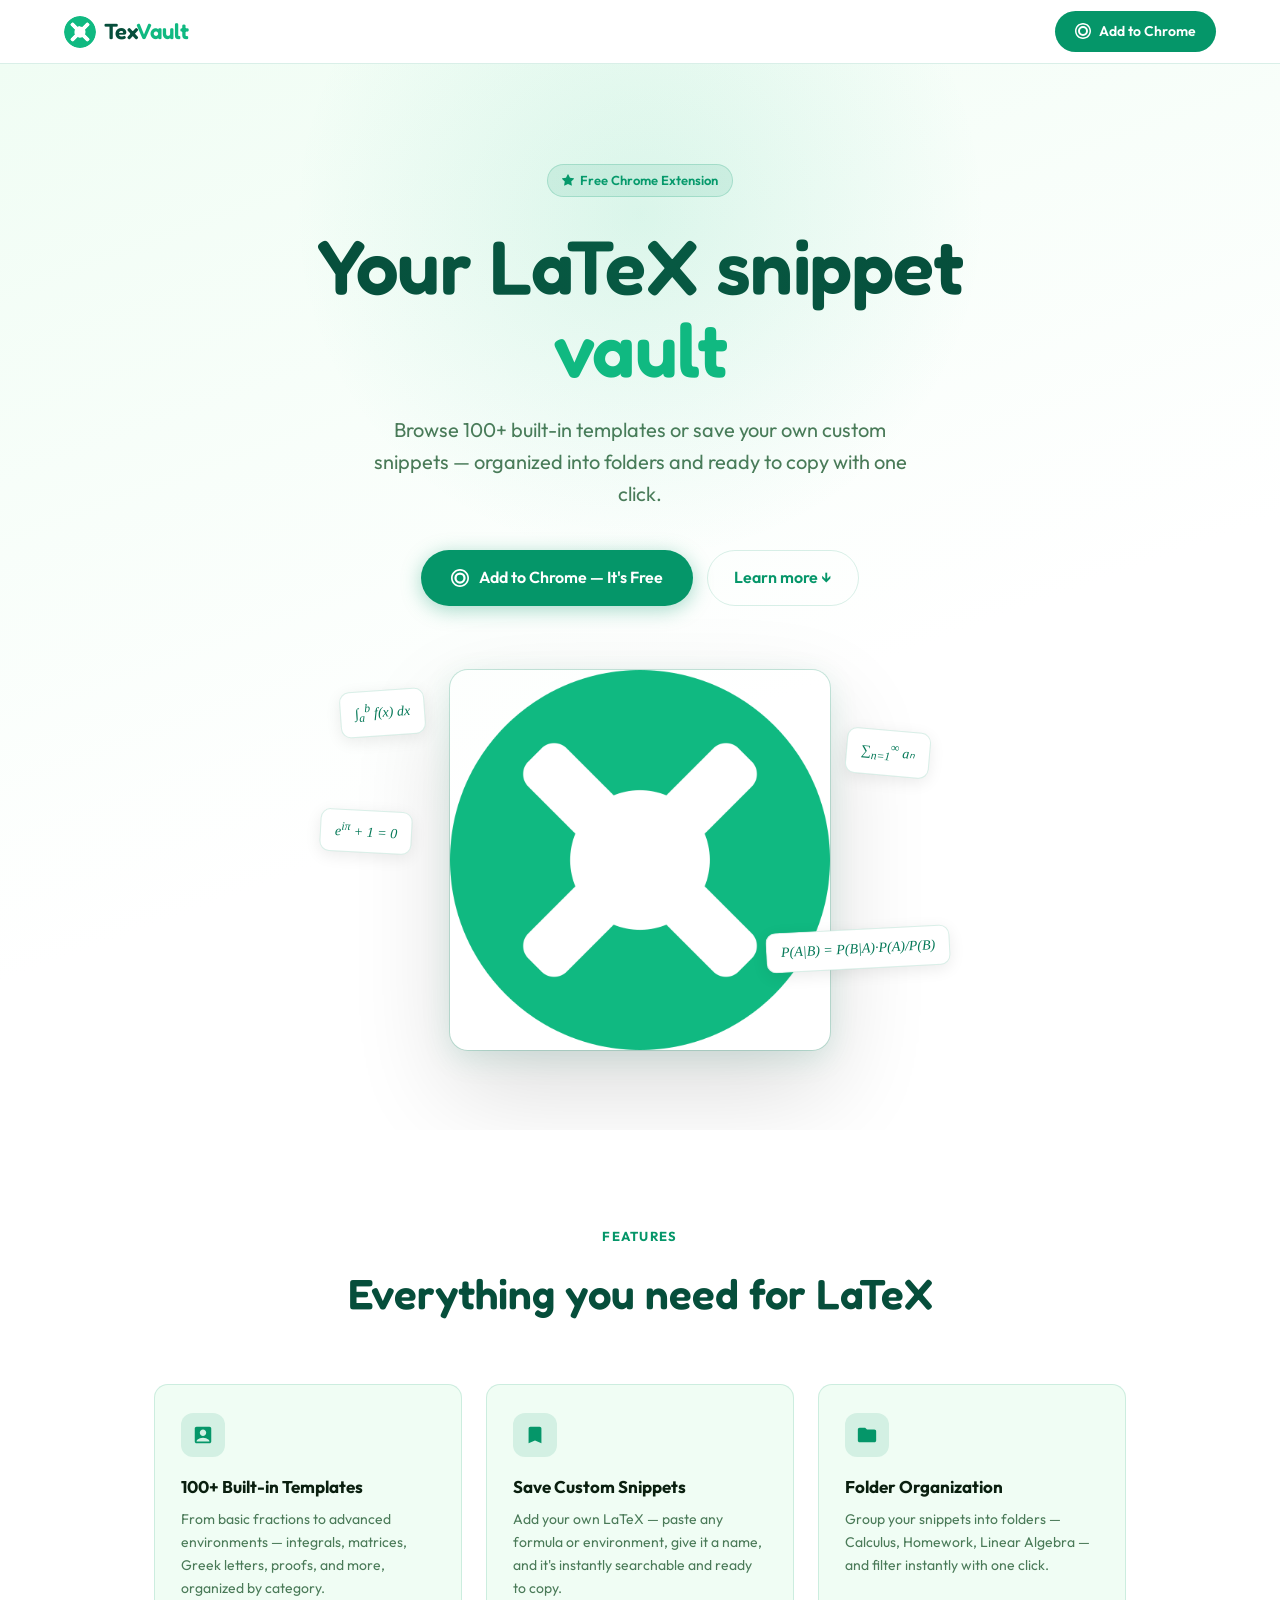
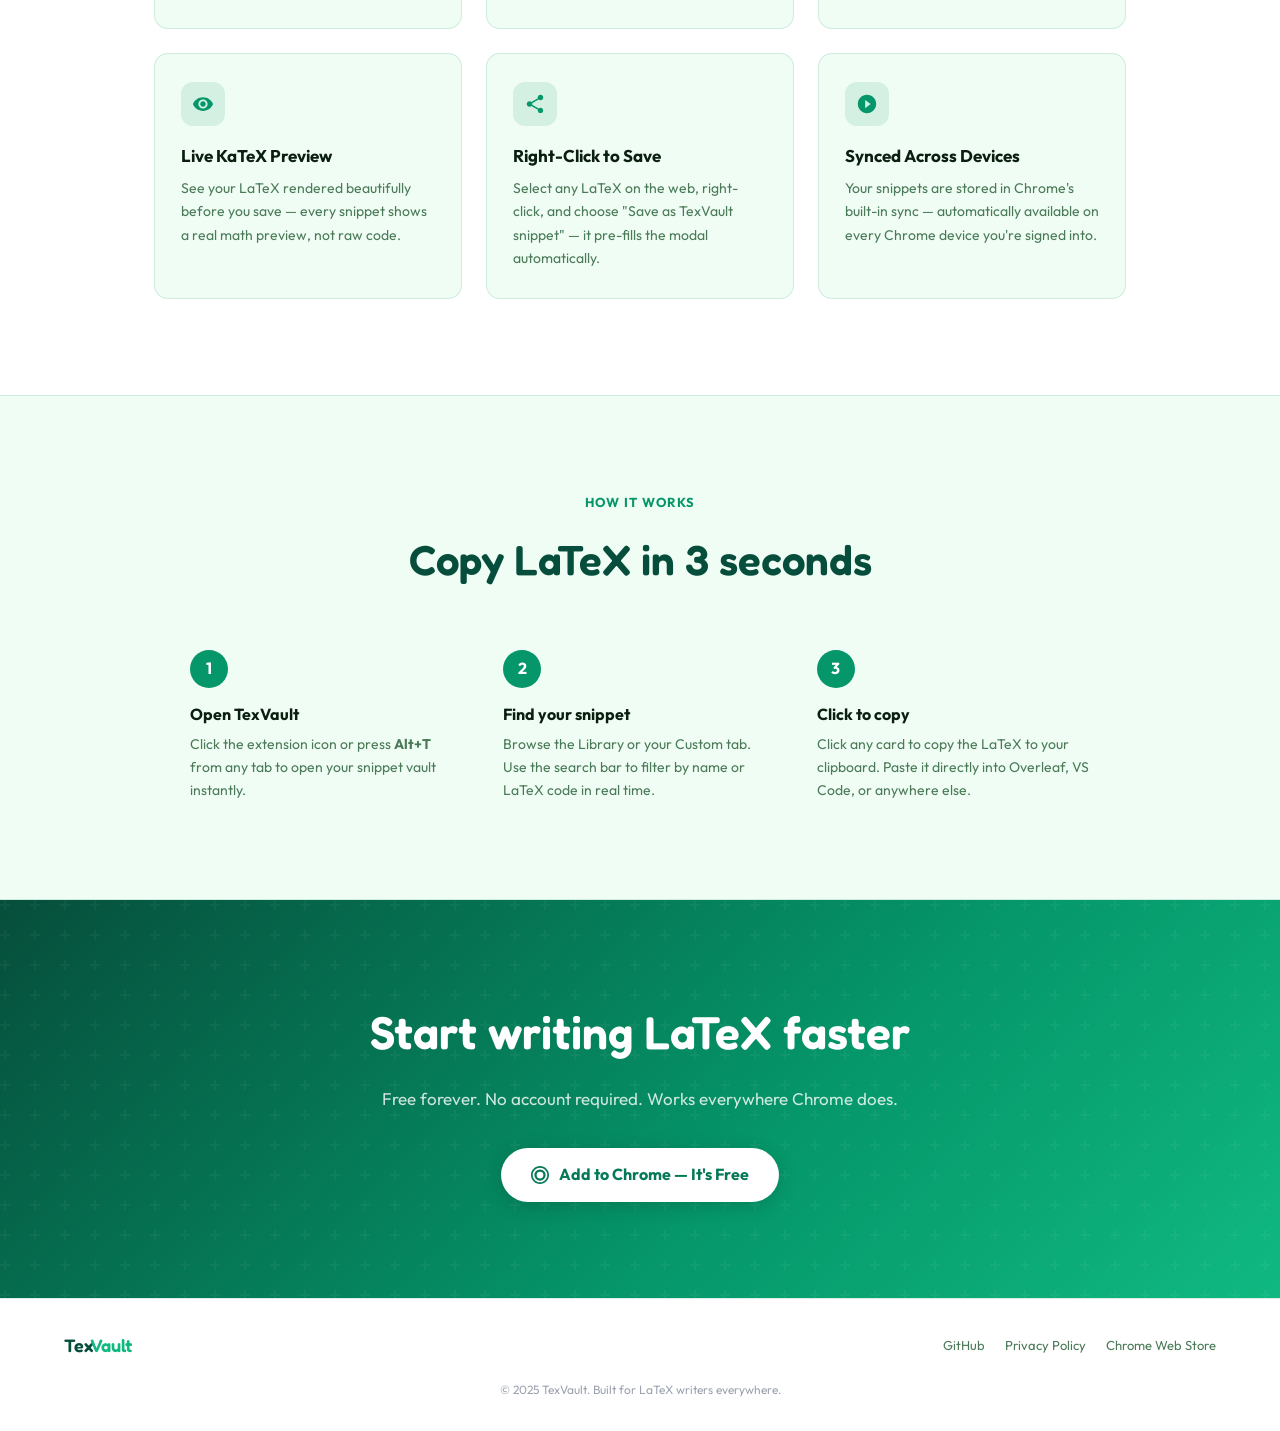
==== docs/index.html @ 48d3d0dc "Add GitHub Pages landing page and privacy policy Co-Authored-By: Claude Sonnet 4.6 <noreply@anthropi" ====
<!DOCTYPE html>
<html lang="en">
<head>
  <meta charset="UTF-8">
  <meta name="viewport" content="width=device-width, initial-scale=1">
  <meta name="description" content="TexVault — Your LaTeX snippet vault. Browse 100+ built-in templates or save your own, organized into folders and ready to copy instantly.">

  <!-- Google Search Console verification — paste your meta tag here -->
  <!-- <meta name="google-site-verification" content="PASTE_CODE_HERE"> -->

  <title>TexVault — LaTeX Snippet Vault</title>

  <link rel="icon" type="image/svg+xml" href="texvaultlogo.svg">
  <link rel="preconnect" href="https://fonts.googleapis.com">
  <link rel="preconnect" href="https://fonts.gstatic.com" crossorigin>
  <link href="https://fonts.googleapis.com/css2?family=Outfit:wght@400;500;600;700;800&family=Fredoka:wght@600&display=swap" rel="stylesheet">

  <style>
    *, *::before, *::after { box-sizing: border-box; margin: 0; padding: 0; }

    :root {
      --accent:    #059669;
      --accent-lt: #10b981;
      --accent-dk: #047857;
      --bg:        #ffffff;
      --surface:   #f0fdf4;
      --border:    rgba(5,150,105,0.15);
      --text:      #0a1f0f;
      --muted:     #4a7a58;
      --radius:    14px;
    }

    html { scroll-behavior: smooth; }

    body {
      font-family: 'Outfit', system-ui, sans-serif;
      color: var(--text);
      background: var(--bg);
      line-height: 1.6;
    }

    /* ── NAV ─────────────────────────────────────────── */
    nav {
      position: sticky;
      top: 0;
      z-index: 100;
      display: flex;
      align-items: center;
      justify-content: space-between;
      padding: 0 5%;
      height: 64px;
      background: rgba(255,255,255,0.88);
      backdrop-filter: blur(12px);
      border-bottom: 1px solid var(--border);
    }

    .nav-logo {
      display: flex;
      align-items: center;
      gap: 8px;
      text-decoration: none;
    }

    .nav-logo img { width: 32px; height: 32px; }

    .nav-logo-text {
      font-family: 'Fredoka', sans-serif;
      font-size: 22px;
      font-weight: 600;
      color: #064e3b;
    }

    .nav-logo-text span { color: #10b981; }

    .nav-cta {
      display: inline-flex;
      align-items: center;
      gap: 8px;
      background: var(--accent);
      color: #fff;
      font-family: 'Outfit', sans-serif;
      font-size: 14px;
      font-weight: 600;
      padding: 9px 20px;
      border-radius: 999px;
      text-decoration: none;
      transition: background 150ms ease, transform 150ms ease;
    }

    .nav-cta:hover { background: var(--accent-lt); transform: translateY(-1px); }

    .nav-cta svg { flex-shrink: 0; }

    /* ── HERO ────────────────────────────────────────── */
    .hero {
      display: flex;
      flex-direction: column;
      align-items: center;
      text-align: center;
      padding: 100px 5% 80px;
      background: linear-gradient(160deg, #f0fdf4 0%, #ffffff 60%);
      position: relative;
      overflow: hidden;
    }

    .hero::before {
      content: '';
      position: absolute;
      width: 700px; height: 700px;
      background: radial-gradient(circle, rgba(16,185,129,0.12), transparent 70%);
      top: -200px; left: 50%;
      transform: translateX(-50%);
      pointer-events: none;
    }

    .hero-badge {
      display: inline-flex;
      align-items: center;
      gap: 6px;
      background: rgba(5,150,105,0.10);
      color: var(--accent);
      font-size: 13px;
      font-weight: 600;
      padding: 5px 14px;
      border-radius: 999px;
      border: 1px solid rgba(5,150,105,0.20);
      margin-bottom: 28px;
    }

    .hero h1 {
      font-family: 'Fredoka', sans-serif;
      font-size: clamp(42px, 7vw, 76px);
      font-weight: 600;
      line-height: 1.1;
      letter-spacing: -0.5px;
      color: #064e3b;
      max-width: 780px;
      margin-bottom: 22px;
    }

    .hero h1 span { color: #10b981; }

    .hero p {
      font-size: clamp(16px, 2.5vw, 20px);
      color: var(--muted);
      max-width: 540px;
      margin-bottom: 40px;
    }

    .hero-btns {
      display: flex;
      gap: 14px;
      flex-wrap: wrap;
      justify-content: center;
    }

    .btn-primary {
      display: inline-flex;
      align-items: center;
      gap: 10px;
      background: var(--accent);
      color: #fff;
      font-family: 'Outfit', sans-serif;
      font-size: 16px;
      font-weight: 600;
      padding: 14px 30px;
      border-radius: 999px;
      text-decoration: none;
      box-shadow: 0 4px 20px rgba(5,150,105,0.35);
      transition: background 150ms ease, transform 150ms ease, box-shadow 150ms ease;
    }

    .btn-primary:hover {
      background: var(--accent-lt);
      transform: translateY(-2px);
      box-shadow: 0 8px 28px rgba(5,150,105,0.40);
    }

    .btn-secondary {
      display: inline-flex;
      align-items: center;
      gap: 8px;
      background: transparent;
      color: var(--accent);
      font-family: 'Outfit', sans-serif;
      font-size: 16px;
      font-weight: 600;
      padding: 14px 26px;
      border-radius: 999px;
      border: 1.5px solid var(--border);
      text-decoration: none;
      transition: background 150ms ease, border-color 150ms ease;
    }

    .btn-secondary:hover {
      background: var(--surface);
      border-color: var(--accent);
    }

    /* ── POPUP MOCKUP ────────────────────────────────── */
    .hero-mockup {
      margin-top: 64px;
      position: relative;
    }

    .mockup-shadow {
      border-radius: 18px;
      box-shadow:
        0 40px 100px rgba(0,0,0,0.14),
        0 8px 30px rgba(5,150,105,0.12),
        0 0 0 1px rgba(5,150,105,0.20);
      overflow: hidden;
      width: min(380px, 90vw);
    }

    .mockup-shadow img {
      display: block;
      width: 100%;
    }

    /* Floating formula chips */
    .chip {
      position: absolute;
      background: #fff;
      border: 1px solid var(--border);
      border-radius: 10px;
      padding: 8px 14px;
      font-family: 'Georgia', serif;
      font-style: italic;
      font-size: 14px;
      color: var(--accent-dk);
      box-shadow: 0 4px 16px rgba(0,0,0,0.08);
      white-space: nowrap;
    }

    .chip-1 { top: 20px;  left: -110px; transform: rotate(-4deg); }
    .chip-2 { top: 140px; left: -130px; transform: rotate(3deg); }
    .chip-3 { top: 60px;  right: -100px; transform: rotate(5deg); }
    .chip-4 { bottom: 80px; right: -120px; transform: rotate(-3deg); }

    @media (max-width: 700px) {
      .chip { display: none; }
    }

    /* ── FEATURES ────────────────────────────────────── */
    .features {
      padding: 96px 5%;
      max-width: 1100px;
      margin: 0 auto;
    }

    .section-label {
      text-align: center;
      font-size: 13px;
      font-weight: 700;
      letter-spacing: 0.10em;
      text-transform: uppercase;
      color: var(--accent);
      margin-bottom: 14px;
    }

    .section-title {
      text-align: center;
      font-family: 'Fredoka', sans-serif;
      font-size: clamp(28px, 4vw, 42px);
      font-weight: 600;
      color: #064e3b;
      margin-bottom: 56px;
    }

    .features-grid {
      display: grid;
      grid-template-columns: repeat(auto-fit, minmax(280px, 1fr));
      gap: 24px;
    }

    .feature-card {
      background: var(--surface);
      border: 1px solid var(--border);
      border-radius: var(--radius);
      padding: 28px 26px;
      transition: transform 200ms ease, box-shadow 200ms ease;
    }

    .feature-card:hover {
      transform: translateY(-3px);
      box-shadow: 0 8px 28px rgba(5,150,105,0.10);
    }

    .feature-icon {
      width: 44px; height: 44px;
      background: rgba(5,150,105,0.12);
      border-radius: 12px;
      display: flex;
      align-items: center;
      justify-content: center;
      margin-bottom: 16px;
      color: var(--accent);
    }

    .feature-card h3 {
      font-size: 17px;
      font-weight: 700;
      color: var(--text);
      margin-bottom: 8px;
    }

    .feature-card p {
      font-size: 14px;
      color: var(--muted);
      line-height: 1.65;
    }

    /* ── HOW IT WORKS ────────────────────────────────── */
    .how {
      background: var(--surface);
      border-top: 1px solid var(--border);
      border-bottom: 1px solid var(--border);
      padding: 96px 5%;
    }

    .how-inner {
      max-width: 900px;
      margin: 0 auto;
    }

    .steps {
      display: grid;
      grid-template-columns: repeat(auto-fit, minmax(220px, 1fr));
      gap: 40px;
      margin-top: 56px;
    }

    .step {
      display: flex;
      flex-direction: column;
      align-items: flex-start;
    }

    .step-num {
      width: 38px; height: 38px;
      background: var(--accent);
      color: #fff;
      font-size: 16px;
      font-weight: 700;
      border-radius: 50%;
      display: flex;
      align-items: center;
      justify-content: center;
      margin-bottom: 14px;
      flex-shrink: 0;
    }

    .step h3 {
      font-size: 16px;
      font-weight: 700;
      margin-bottom: 6px;
    }

    .step p {
      font-size: 14px;
      color: var(--muted);
      line-height: 1.65;
    }

    /* ── CTA BANNER ──────────────────────────────────── */
    .cta-banner {
      padding: 96px 5%;
      text-align: center;
      background: linear-gradient(135deg, #064e3b 0%, #059669 60%, #10b981 100%);
      position: relative;
      overflow: hidden;
    }

    .cta-banner::before {
      content: '';
      position: absolute;
      inset: 0;
      background: url("data:image/svg+xml,%3Csvg width='60' height='60' viewBox='0 0 60 60' xmlns='http://www.w3.org/2000/svg'%3E%3Cg fill='none' fill-rule='evenodd'%3E%3Cg fill='%23ffffff' fill-opacity='0.04'%3E%3Cpath d='M36 34v-4h-2v4h-4v2h4v4h2v-4h4v-2h-4zm0-30V0h-2v4h-4v2h4v4h2V6h4V4h-4zM6 34v-4H4v4H0v2h4v4h2v-4h4v-2H6zM6 4V0H4v4H0v2h4v4h2V6h4V4H6z'/%3E%3C/g%3E%3C/g%3E%3C/svg%3E");
    }

    .cta-banner h2 {
      font-family: 'Fredoka', sans-serif;
      font-size: clamp(28px, 4vw, 46px);
      font-weight: 600;
      color: #fff;
      margin-bottom: 16px;
      position: relative;
    }

    .cta-banner p {
      color: rgba(255,255,255,0.80);
      font-size: 17px;
      margin-bottom: 36px;
      position: relative;
    }

    .btn-white {
      display: inline-flex;
      align-items: center;
      gap: 10px;
      background: #fff;
      color: var(--accent-dk);
      font-family: 'Outfit', sans-serif;
      font-size: 16px;
      font-weight: 700;
      padding: 14px 30px;
      border-radius: 999px;
      text-decoration: none;
      position: relative;
      box-shadow: 0 4px 20px rgba(0,0,0,0.15);
      transition: transform 150ms ease, box-shadow 150ms ease;
    }

    .btn-white:hover {
      transform: translateY(-2px);
      box-shadow: 0 8px 30px rgba(0,0,0,0.20);
    }

    /* ── FOOTER ──────────────────────────────────────── */
    footer {
      padding: 32px 5%;
      display: flex;
      align-items: center;
      justify-content: space-between;
      flex-wrap: wrap;
      gap: 12px;
      border-top: 1px solid var(--border);
    }

    .footer-logo {
      font-family: 'Fredoka', sans-serif;
      font-size: 18px;
      font-weight: 600;
      color: #064e3b;
      text-decoration: none;
    }

    .footer-logo span { color: #10b981; }

    .footer-links {
      display: flex;
      gap: 20px;
      flex-wrap: wrap;
    }

    .footer-links a {
      font-size: 13px;
      color: var(--muted);
      text-decoration: none;
      transition: color 150ms ease;
    }

    .footer-links a:hover { color: var(--accent); }

    .footer-copy {
      font-size: 12px;
      color: #9ca3af;
      width: 100%;
      text-align: center;
      margin-top: 8px;
    }

    @media (max-width: 600px) {
      footer { justify-content: center; text-align: center; }
      .footer-links { justify-content: center; }
    }
  </style>
</head>
<body>

<!-- ── NAV ───────────────────────────────────────────────── -->
<nav>
  <a class="nav-logo" href="#">
    <img src="texvaultlogo.svg" alt="TexVault logo">
    <span class="nav-logo-text">Tex<span>Vault</span></span>
  </a>
  <a class="nav-cta" href="https://chromewebstore.google.com/detail/texvault/EXTENSION_ID" target="_blank" rel="noopener">
    <svg width="16" height="16" viewBox="0 0 16 16" fill="currentColor" aria-hidden="true"><path d="M8 0C3.58 0 0 3.58 0 8s3.58 8 8 8 8-3.58 8-8-3.58-8-8-8zm0 14.5c-3.59 0-6.5-2.91-6.5-6.5S4.41 1.5 8 1.5 14.5 4.41 14.5 8 11.59 14.5 8 14.5zM8 3a5 5 0 100 10A5 5 0 008 3zm0 8a3 3 0 110-6 3 3 0 010 6z"/></svg>
    Add to Chrome
  </a>
</nav>

<!-- ── HERO ──────────────────────────────────────────────── -->
<section class="hero">
  <div class="hero-badge">
    <svg width="12" height="12" viewBox="0 0 16 16" fill="currentColor"><path d="M3.612 15.443c-.386.198-.824-.149-.746-.592l.83-4.73L.173 6.765c-.329-.314-.158-.888.283-.95l4.898-.696L7.538.792c.197-.39.73-.39.927 0l2.184 4.327 4.898.696c.441.062.612.636.282.95l-3.522 3.356.83 4.73c.078.443-.36.79-.746.592L8 13.187l-4.389 2.256z"/></svg>
    Free Chrome Extension
  </div>

  <h1>Your LaTeX snippet<br><span>vault</span></h1>

  <p>Browse 100+ built-in templates or save your own custom snippets — organized into folders and ready to copy with one click.</p>

  <div class="hero-btns">
    <a class="btn-primary" href="https://chromewebstore.google.com/detail/texvault/EXTENSION_ID" target="_blank" rel="noopener">
      <svg width="18" height="18" viewBox="0 0 16 16" fill="currentColor" aria-hidden="true"><path d="M8 0C3.58 0 0 3.58 0 8s3.58 8 8 8 8-3.58 8-8-3.58-8-8-8zm0 14.5c-3.59 0-6.5-2.91-6.5-6.5S4.41 1.5 8 1.5 14.5 4.41 14.5 8 11.59 14.5 8 14.5zM8 3a5 5 0 100 10A5 5 0 008 3zm0 8a3 3 0 110-6 3 3 0 010 6z"/></svg>
      Add to Chrome — It's Free
    </a>
    <a class="btn-secondary" href="#features">
      Learn more ↓
    </a>
  </div>

  <div class="hero-mockup">
    <div class="chip chip-1">∫<sub>a</sub><sup>b</sup> f(x) dx</div>
    <div class="chip chip-2">e<sup>iπ</sup> + 1 = 0</div>
    <div class="chip chip-3">∑<sub>n=1</sub><sup>∞</sup> aₙ</div>
    <div class="chip chip-4">P(A|B) = P(B|A)·P(A)/P(B)</div>
    <div class="mockup-shadow">
      <img src="icon512.png" alt="TexVault extension preview" style="border-radius:18px;">
    </div>
  </div>
</section>

<!-- ── FEATURES ───────────────────────────────────────────── -->
<section class="features" id="features">
  <p class="section-label">Features</p>
  <h2 class="section-title">Everything you need for LaTeX</h2>

  <div class="features-grid">

    <div class="feature-card">
      <div class="feature-icon">
        <svg width="22" height="22" viewBox="0 0 24 24" fill="currentColor"><path d="M19 3H5c-1.1 0-2 .9-2 2v14c0 1.1.9 2 2 2h14c1.1 0 2-.9 2-2V5c0-1.1-.9-2-2-2zm-7 3c1.93 0 3.5 1.57 3.5 3.5S13.93 13 12 13s-3.5-1.57-3.5-3.5S10.07 6 12 6zm7 13H5v-.23c0-.62.28-1.2.76-1.58C7.47 15.82 9.64 15 12 15s4.53.82 6.24 2.19c.48.38.76.97.76 1.58V19z"/></svg>
      </div>
      <h3>100+ Built-in Templates</h3>
      <p>From basic fractions to advanced environments — integrals, matrices, Greek letters, proofs, and more, organized by category.</p>
    </div>

    <div class="feature-card">
      <div class="feature-icon">
        <svg width="22" height="22" viewBox="0 0 24 24" fill="currentColor"><path d="M17 3H7c-1.1 0-1.99.9-1.99 2L5 21l7-3 7 3V5c0-1.1-.9-2-2-2z"/></svg>
      </div>
      <h3>Save Custom Snippets</h3>
      <p>Add your own LaTeX — paste any formula or environment, give it a name, and it's instantly searchable and ready to copy.</p>
    </div>

    <div class="feature-card">
      <div class="feature-icon">
        <svg width="22" height="22" viewBox="0 0 24 24" fill="currentColor"><path d="M10 4H4c-1.1 0-2 .9-2 2v12c0 1.1.9 2 2 2h16c1.1 0 2-.9 2-2V8c0-1.1-.9-2-2-2h-8l-2-2z"/></svg>
      </div>
      <h3>Folder Organization</h3>
      <p>Group your snippets into folders — Calculus, Homework, Linear Algebra — and filter instantly with one click.</p>
    </div>

    <div class="feature-card">
      <div class="feature-icon">
        <svg width="22" height="22" viewBox="0 0 24 24" fill="currentColor"><path d="M12 4.5C7 4.5 2.73 7.61 1 12c1.73 4.39 6 7.5 11 7.5s9.27-3.11 11-7.5c-1.73-4.39-6-7.5-11-7.5zM12 17c-2.76 0-5-2.24-5-5s2.24-5 5-5 5 2.24 5 5-2.24 5-5 5zm0-8c-1.66 0-3 1.34-3 3s1.34 3 3 3 3-1.34 3-3-1.34-3-3-3z"/></svg>
      </div>
      <h3>Live KaTeX Preview</h3>
      <p>See your LaTeX rendered beautifully before you save — every snippet shows a real math preview, not raw code.</p>
    </div>

    <div class="feature-card">
      <div class="feature-icon">
        <svg width="22" height="22" viewBox="0 0 24 24" fill="currentColor"><path d="M18 16.08c-.76 0-1.44.3-1.96.77L8.91 12.7c.05-.23.09-.46.09-.7s-.04-.47-.09-.7l7.05-4.11c.54.5 1.25.81 2.04.81 1.66 0 3-1.34 3-3s-1.34-3-3-3-3 1.34-3 3c0 .24.04.47.09.7L8.04 9.81C7.5 9.31 6.79 9 6 9c-1.66 0-3 1.34-3 3s1.34 3 3 3c.79 0 1.5-.31 2.04-.81l7.12 4.16c-.05.21-.08.43-.08.65 0 1.61 1.31 2.92 2.92 2.92 1.61 0 2.92-1.31 2.92-2.92s-1.31-2.92-2.92-2.92z"/></svg>
      </div>
      <h3>Right-Click to Save</h3>
      <p>Select any LaTeX on the web, right-click, and choose "Save as TexVault snippet" — it pre-fills the modal automatically.</p>
    </div>

    <div class="feature-card">
      <div class="feature-icon">
        <svg width="22" height="22" viewBox="0 0 24 24" fill="currentColor"><path d="M12 2C6.48 2 2 6.48 2 12s4.48 10 10 10 10-4.48 10-10S17.52 2 12 2zm-2 14.5v-9l6 4.5-6 4.5z"/></svg>
      </div>
      <h3>Synced Across Devices</h3>
      <p>Your snippets are stored in Chrome's built-in sync — automatically available on every Chrome device you're signed into.</p>
    </div>

  </div>
</section>

<!-- ── HOW IT WORKS ───────────────────────────────────────── -->
<section class="how">
  <div class="how-inner">
    <p class="section-label">How it works</p>
    <h2 class="section-title">Copy LaTeX in 3 seconds</h2>

    <div class="steps">
      <div class="step">
        <div class="step-num">1</div>
        <h3>Open TexVault</h3>
        <p>Click the extension icon or press <strong>Alt+T</strong> from any tab to open your snippet vault instantly.</p>
      </div>
      <div class="step">
        <div class="step-num">2</div>
        <h3>Find your snippet</h3>
        <p>Browse the Library or your Custom tab. Use the search bar to filter by name or LaTeX code in real time.</p>
      </div>
      <div class="step">
        <div class="step-num">3</div>
        <h3>Click to copy</h3>
        <p>Click any card to copy the LaTeX to your clipboard. Paste it directly into Overleaf, VS Code, or anywhere else.</p>
      </div>
    </div>
  </div>
</section>

<!-- ── CTA BANNER ────────────────────────────────────────── -->
<section class="cta-banner">
  <h2>Start writing LaTeX faster</h2>
  <p>Free forever. No account required. Works everywhere Chrome does.</p>
  <a class="btn-white" href="https://chromewebstore.google.com/detail/texvault/EXTENSION_ID" target="_blank" rel="noopener">
    <svg width="18" height="18" viewBox="0 0 16 16" fill="currentColor" aria-hidden="true"><path d="M8 0C3.58 0 0 3.58 0 8s3.58 8 8 8 8-3.58 8-8-3.58-8-8-8zm0 14.5c-3.59 0-6.5-2.91-6.5-6.5S4.41 1.5 8 1.5 14.5 4.41 14.5 8 11.59 14.5 8 14.5zM8 3a5 5 0 100 10A5 5 0 008 3zm0 8a3 3 0 110-6 3 3 0 010 6z"/></svg>
    Add to Chrome — It's Free
  </a>
</section>

<!-- ── FOOTER ─────────────────────────────────────────────── -->
<footer>
  <a class="footer-logo" href="#">Tex<span>Vault</span></a>
  <div class="footer-links">
    <a href="https://github.com/evan-lynch/TexVault" target="_blank" rel="noopener">GitHub</a>
    <a href="privacy.html">Privacy Policy</a>
    <a href="https://chromewebstore.google.com/detail/texvault/EXTENSION_ID" target="_blank" rel="noopener">Chrome Web Store</a>
  </div>
  <p class="footer-copy">© 2025 TexVault. Built for LaTeX writers everywhere.</p>
</footer>

</body>
</html>
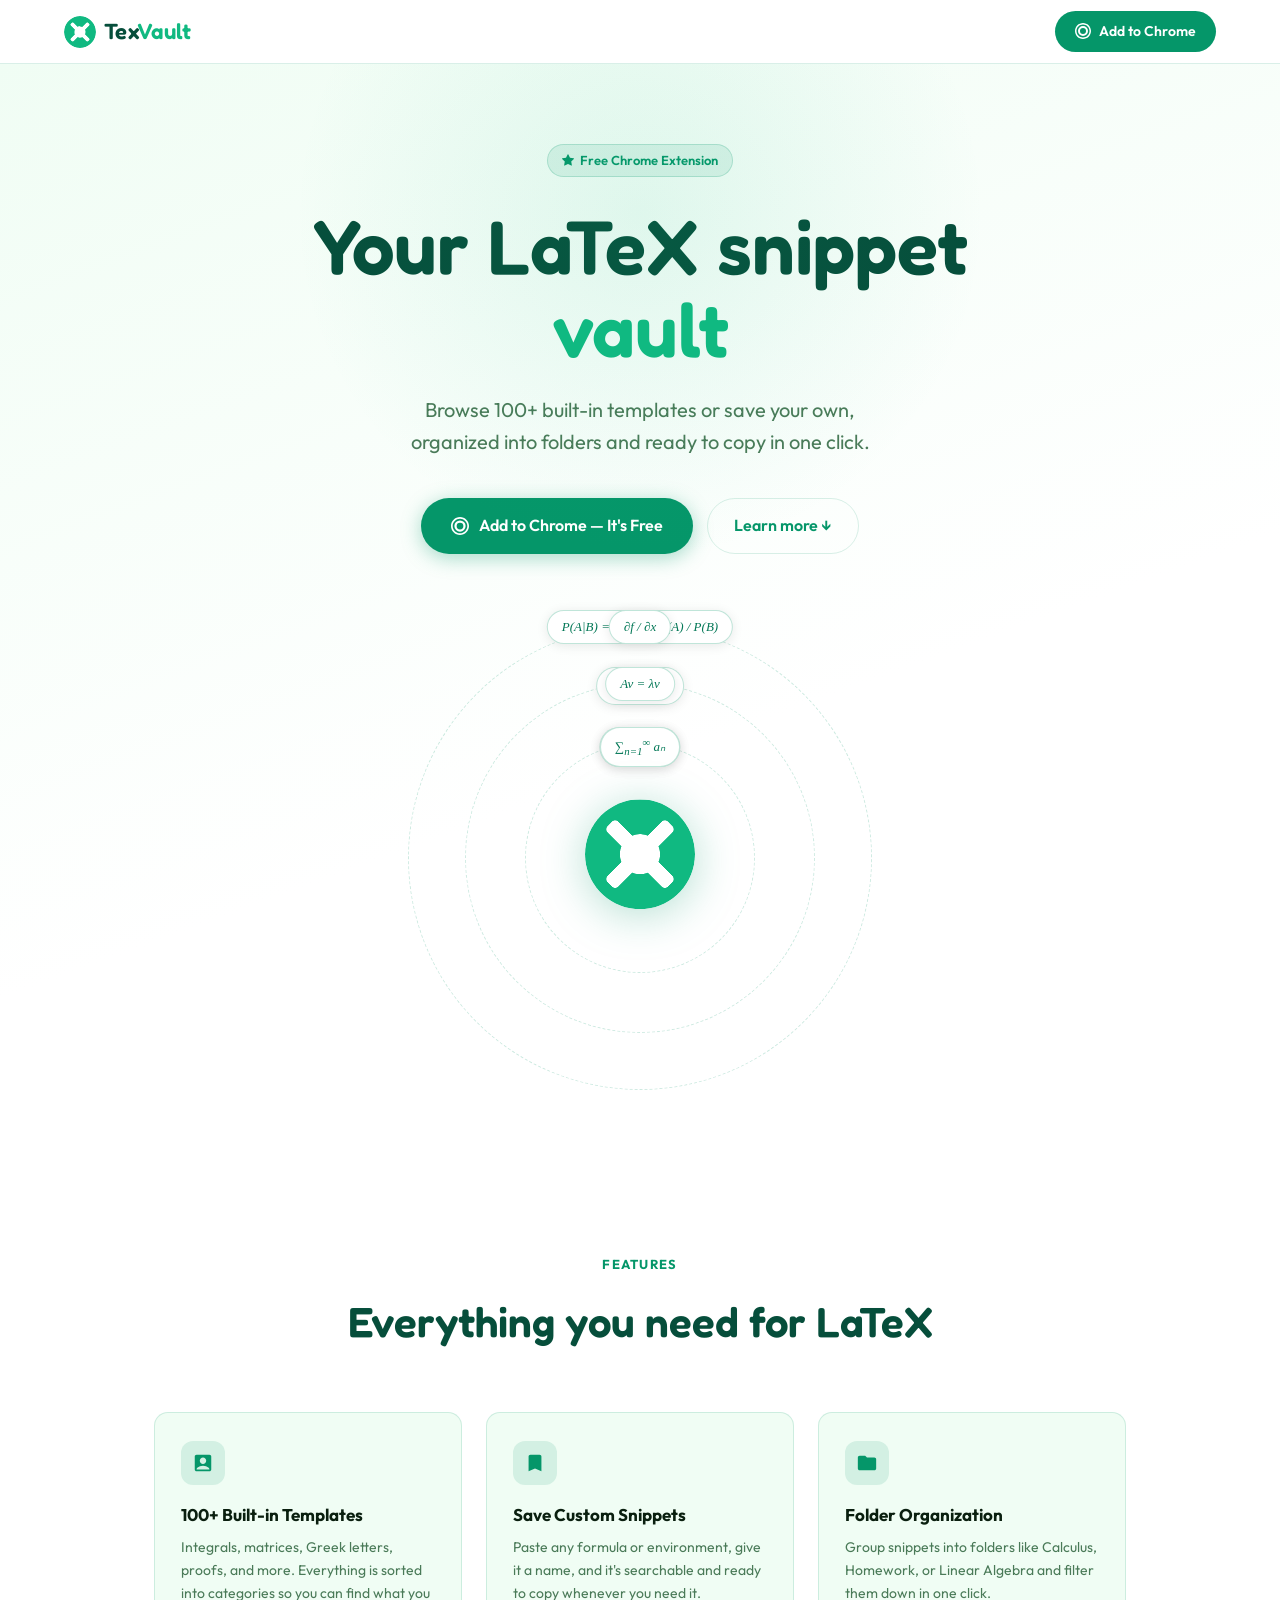
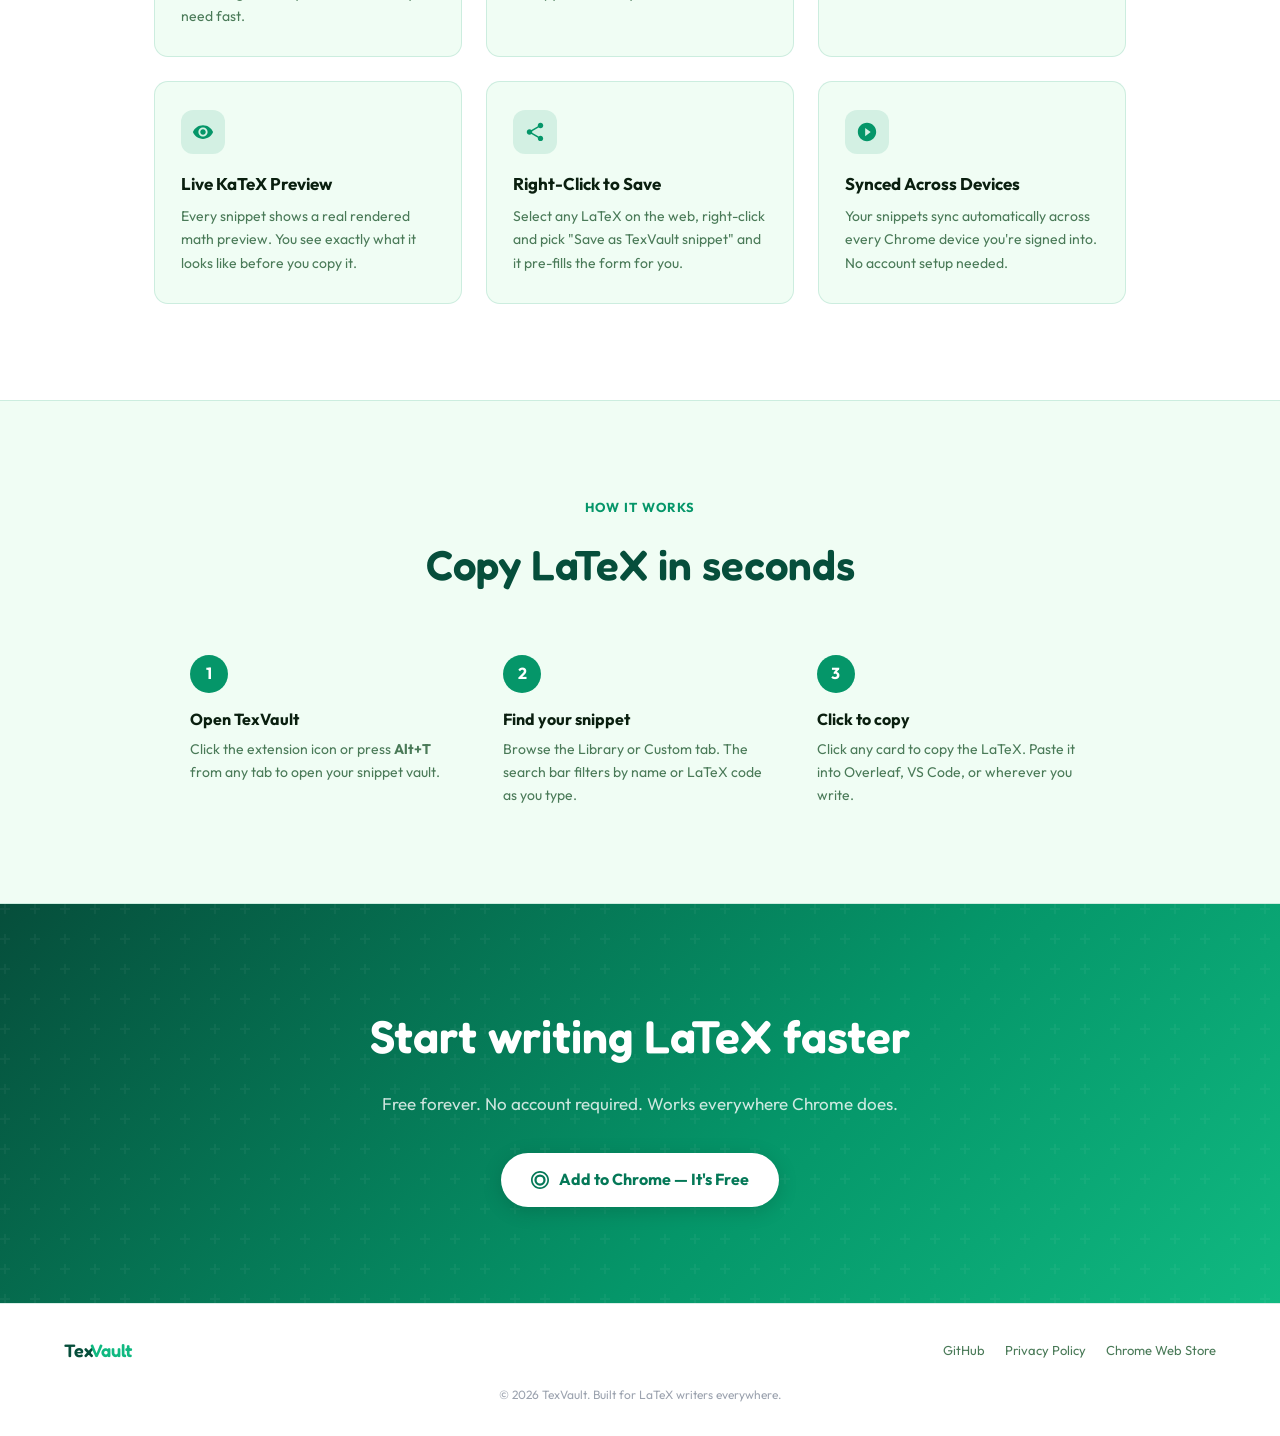
==== commit b2f8d5b3: "Fix year, extension ID, nav overlap, orbit animation, remove em dashes Co-Authored-By: Claude Sonnet" ====
--- a/docs/index.html
+++ b/docs/index.html
@@ -3,12 +3,12 @@
 <head>
   <meta charset="UTF-8">
   <meta name="viewport" content="width=device-width, initial-scale=1">
-  <meta name="description" content="TexVault — Your LaTeX snippet vault. Browse 100+ built-in templates or save your own, organized into folders and ready to copy instantly.">
-
-  <!-- Google Search Console verification — paste your meta tag here -->
+  <meta name="description" content="TexVault: Your LaTeX snippet vault. Browse 100+ built-in templates or save your own, organized into folders and ready to copy instantly.">
+
+  <!-- Google Search Console verification: paste your meta tag here -->
   <!-- <meta name="google-site-verification" content="PASTE_CODE_HERE"> -->
 
-  <title>TexVault — LaTeX Snippet Vault</title>
+  <title>TexVault: LaTeX Snippet Vault</title>
 
   <link rel="icon" type="image/svg+xml" href="texvaultlogo.svg">
   <link rel="preconnect" href="https://fonts.googleapis.com">
@@ -39,7 +39,7 @@
       line-height: 1.6;
     }
 
-    /* ── NAV ─────────────────────────────────────────── */
+    /* NAV */
     nav {
       position: sticky;
       top: 0;
@@ -59,15 +59,18 @@
       align-items: center;
       gap: 8px;
       text-decoration: none;
-    }
-
-    .nav-logo img { width: 32px; height: 32px; }
+      flex-shrink: 0;
+    }
+
+    .nav-logo img { width: 32px; height: 32px; flex-shrink: 0; }
 
     .nav-logo-text {
       font-family: 'Fredoka', sans-serif;
       font-size: 22px;
       font-weight: 600;
       color: #064e3b;
+      white-space: nowrap;
+      letter-spacing: 0.3px;
     }
 
     .nav-logo-text span { color: #10b981; }
@@ -84,20 +87,19 @@
       padding: 9px 20px;
       border-radius: 999px;
       text-decoration: none;
+      white-space: nowrap;
       transition: background 150ms ease, transform 150ms ease;
     }
 
     .nav-cta:hover { background: var(--accent-lt); transform: translateY(-1px); }
 
-    .nav-cta svg { flex-shrink: 0; }
-
-    /* ── HERO ────────────────────────────────────────── */
+    /* HERO */
     .hero {
       display: flex;
       flex-direction: column;
       align-items: center;
       text-align: center;
-      padding: 100px 5% 80px;
+      padding: 80px 5% 60px;
       background: linear-gradient(160deg, #f0fdf4 0%, #ffffff 60%);
       position: relative;
       overflow: hidden;
@@ -107,7 +109,7 @@
       content: '';
       position: absolute;
       width: 700px; height: 700px;
-      background: radial-gradient(circle, rgba(16,185,129,0.12), transparent 70%);
+      background: radial-gradient(circle, rgba(16,185,129,0.10), transparent 70%);
       top: -200px; left: 50%;
       transform: translateX(-50%);
       pointer-events: none;
@@ -132,7 +134,6 @@
       font-size: clamp(42px, 7vw, 76px);
       font-weight: 600;
       line-height: 1.1;
-      letter-spacing: -0.5px;
       color: #064e3b;
       max-width: 780px;
       margin-bottom: 22px;
@@ -143,7 +144,7 @@
     .hero p {
       font-size: clamp(16px, 2.5vw, 20px);
       color: var(--muted);
-      max-width: 540px;
+      max-width: 520px;
       margin-bottom: 40px;
     }
 
@@ -197,52 +198,143 @@
       border-color: var(--accent);
     }
 
-    /* ── POPUP MOCKUP ────────────────────────────────── */
-    .hero-mockup {
+    /* ORBIT SYSTEM */
+    .orbit-system {
+      position: relative;
+      width: 480px;
+      height: 480px;
       margin-top: 64px;
-      position: relative;
-    }
-
-    .mockup-shadow {
-      border-radius: 18px;
-      box-shadow:
-        0 40px 100px rgba(0,0,0,0.14),
-        0 8px 30px rgba(5,150,105,0.12),
-        0 0 0 1px rgba(5,150,105,0.20);
-      overflow: hidden;
-      width: min(380px, 90vw);
-    }
-
-    .mockup-shadow img {
-      display: block;
-      width: 100%;
-    }
-
-    /* Floating formula chips */
-    .chip {
+      flex-shrink: 0;
+    }
+
+    @media (max-width: 540px) {
+      .orbit-system { width: 320px; height: 320px; transform: scale(0.67); margin-top: 20px; }
+    }
+
+    /* Dashed orbit rings */
+    .orbit-track {
       position: absolute;
-      background: #fff;
-      border: 1px solid var(--border);
-      border-radius: 10px;
-      padding: 8px 14px;
+      top: 50%; left: 50%;
+      border-radius: 50%;
+      border: 1px dashed rgba(5,150,105,0.20);
+      transform: translate(-50%, -50%);
+    }
+    .orbit-track-1 { width: 230px; height: 230px; }
+    .orbit-track-2 { width: 350px; height: 350px; }
+    .orbit-track-3 { width: 464px; height: 464px; }
+
+    /* Each arm-wrapper is a circle centered on the logo; it spins */
+    .arm-wrapper {
+      position: absolute;
+      top: 50%; left: 50%;
+      border-radius: 50%;
+    }
+
+    .arm-wrapper-1 {
+      width: 230px; height: 230px;
+      margin: -115px 0 0 -115px;
+      animation: spin 13s linear infinite;
+    }
+    .arm-wrapper-1b {
+      width: 230px; height: 230px;
+      margin: -115px 0 0 -115px;
+      animation: spin 13s linear infinite;
+      animation-delay: -6.5s;
+    }
+    .arm-wrapper-2 {
+      width: 350px; height: 350px;
+      margin: -175px 0 0 -175px;
+      animation: spin 20s linear infinite reverse;
+    }
+    .arm-wrapper-2b {
+      width: 350px; height: 350px;
+      margin: -175px 0 0 -175px;
+      animation: spin 20s linear infinite reverse;
+      animation-delay: -10s;
+    }
+    .arm-wrapper-3 {
+      width: 464px; height: 464px;
+      margin: -232px 0 0 -232px;
+      animation: spin 30s linear infinite;
+    }
+    .arm-wrapper-3b {
+      width: 464px; height: 464px;
+      margin: -232px 0 0 -232px;
+      animation: spin 30s linear infinite;
+      animation-delay: -15s;
+    }
+
+    /* Chip pill sits at the top of the arm-wrapper and counter-rotates */
+    .chip-pill {
+      position: absolute;
+      top: -16px;
+      left: 50%;
+      background: #ffffff;
+      border: 1px solid rgba(5,150,105,0.25);
+      border-radius: 99px;
+      padding: 6px 14px;
       font-family: 'Georgia', serif;
       font-style: italic;
-      font-size: 14px;
+      font-size: 13px;
       color: var(--accent-dk);
-      box-shadow: 0 4px 16px rgba(0,0,0,0.08);
+      box-shadow: 0 2px 12px rgba(0,0,0,0.09);
       white-space: nowrap;
     }
 
-    .chip-1 { top: 20px;  left: -110px; transform: rotate(-4deg); }
-    .chip-2 { top: 140px; left: -130px; transform: rotate(3deg); }
-    .chip-3 { top: 60px;  right: -100px; transform: rotate(5deg); }
-    .chip-4 { bottom: 80px; right: -120px; transform: rotate(-3deg); }
-
-    @media (max-width: 700px) {
-      .chip { display: none; }
-    }
-
-    /* ── FEATURES ────────────────────────────────────── */
+    .arm-wrapper-1 .chip-pill,
+    .arm-wrapper-1b .chip-pill {
+      transform: translateX(-50%);
+      animation: counter-spin-13 13s linear infinite;
+    }
+    .arm-wrapper-1b .chip-pill { animation-delay: -6.5s; }
+
+    .arm-wrapper-2 .chip-pill,
+    .arm-wrapper-2b .chip-pill {
+      transform: translateX(-50%);
+      animation: counter-spin-20 20s linear infinite reverse;
+    }
+    .arm-wrapper-2b .chip-pill { animation-delay: -10s; }
+
+    .arm-wrapper-3 .chip-pill,
+    .arm-wrapper-3b .chip-pill {
+      transform: translateX(-50%);
+      animation: counter-spin-30 30s linear infinite;
+    }
+    .arm-wrapper-3b .chip-pill { animation-delay: -15s; }
+
+    @keyframes spin {
+      from { transform: rotate(0deg); }
+      to   { transform: rotate(360deg); }
+    }
+
+    @keyframes counter-spin-13 {
+      from { transform: translateX(-50%) rotate(0deg); }
+      to   { transform: translateX(-50%) rotate(-360deg); }
+    }
+    @keyframes counter-spin-20 {
+      from { transform: translateX(-50%) rotate(0deg); }
+      to   { transform: translateX(-50%) rotate(360deg); }
+    }
+    @keyframes counter-spin-30 {
+      from { transform: translateX(-50%) rotate(0deg); }
+      to   { transform: translateX(-50%) rotate(-360deg); }
+    }
+
+    /* Central logo */
+    .orbit-center {
+      position: absolute;
+      top: 50%; left: 50%;
+      transform: translate(-50%, -50%);
+      z-index: 5;
+    }
+
+    .orbit-center img {
+      width: 110px;
+      height: 110px;
+      filter: drop-shadow(0 6px 22px rgba(5,150,105,0.30));
+    }
+
+    /* FEATURES */
     .features {
       padding: 96px 5%;
       max-width: 1100px;
@@ -311,7 +403,7 @@
       line-height: 1.65;
     }
 
-    /* ── HOW IT WORKS ────────────────────────────────── */
+    /* HOW IT WORKS */
     .how {
       background: var(--surface);
       border-top: 1px solid var(--border);
@@ -319,10 +411,7 @@
       padding: 96px 5%;
     }
 
-    .how-inner {
-      max-width: 900px;
-      margin: 0 auto;
-    }
+    .how-inner { max-width: 900px; margin: 0 auto; }
 
     .steps {
       display: grid;
@@ -331,11 +420,7 @@
       margin-top: 56px;
     }
 
-    .step {
-      display: flex;
-      flex-direction: column;
-      align-items: flex-start;
-    }
+    .step { display: flex; flex-direction: column; align-items: flex-start; }
 
     .step-num {
       width: 38px; height: 38px;
@@ -351,19 +436,10 @@
       flex-shrink: 0;
     }
 
-    .step h3 {
-      font-size: 16px;
-      font-weight: 700;
-      margin-bottom: 6px;
-    }
-
-    .step p {
-      font-size: 14px;
-      color: var(--muted);
-      line-height: 1.65;
-    }
-
-    /* ── CTA BANNER ──────────────────────────────────── */
+    .step h3 { font-size: 16px; font-weight: 700; margin-bottom: 6px; }
+    .step p  { font-size: 14px; color: var(--muted); line-height: 1.65; }
+
+    /* CTA BANNER */
     .cta-banner {
       padding: 96px 5%;
       text-align: center;
@@ -417,7 +493,7 @@
       box-shadow: 0 8px 30px rgba(0,0,0,0.20);
     }
 
-    /* ── FOOTER ──────────────────────────────────────── */
+    /* FOOTER */
     footer {
       padding: 32px 5%;
       display: flex;
@@ -438,11 +514,7 @@
 
     .footer-logo span { color: #10b981; }
 
-    .footer-links {
-      display: flex;
-      gap: 20px;
-      flex-wrap: wrap;
-    }
+    .footer-links { display: flex; gap: 20px; flex-wrap: wrap; }
 
     .footer-links a {
       font-size: 13px;
@@ -469,51 +541,76 @@
 </head>
 <body>
 
-<!-- ── NAV ───────────────────────────────────────────────── -->
+<!-- NAV -->
 <nav>
   <a class="nav-logo" href="#">
     <img src="texvaultlogo.svg" alt="TexVault logo">
     <span class="nav-logo-text">Tex<span>Vault</span></span>
   </a>
-  <a class="nav-cta" href="https://chromewebstore.google.com/detail/texvault/EXTENSION_ID" target="_blank" rel="noopener">
+  <a class="nav-cta" href="https://chromewebstore.google.com/detail/texvault/mpkgpkncngpfbjoeamibkedcihonhbpo" target="_blank" rel="noopener">
     <svg width="16" height="16" viewBox="0 0 16 16" fill="currentColor" aria-hidden="true"><path d="M8 0C3.58 0 0 3.58 0 8s3.58 8 8 8 8-3.58 8-8-3.58-8-8-8zm0 14.5c-3.59 0-6.5-2.91-6.5-6.5S4.41 1.5 8 1.5 14.5 4.41 14.5 8 11.59 14.5 8 14.5zM8 3a5 5 0 100 10A5 5 0 008 3zm0 8a3 3 0 110-6 3 3 0 010 6z"/></svg>
     Add to Chrome
   </a>
 </nav>
 
-<!-- ── HERO ──────────────────────────────────────────────── -->
+<!-- HERO -->
 <section class="hero">
   <div class="hero-badge">
     <svg width="12" height="12" viewBox="0 0 16 16" fill="currentColor"><path d="M3.612 15.443c-.386.198-.824-.149-.746-.592l.83-4.73L.173 6.765c-.329-.314-.158-.888.283-.95l4.898-.696L7.538.792c.197-.39.73-.39.927 0l2.184 4.327 4.898.696c.441.062.612.636.282.95l-3.522 3.356.83 4.73c.078.443-.36.79-.746.592L8 13.187l-4.389 2.256z"/></svg>
     Free Chrome Extension
   </div>
 
-  <h1>Your LaTeX snippet<br><span>vault</span></h1>
-
-  <p>Browse 100+ built-in templates or save your own custom snippets — organized into folders and ready to copy with one click.</p>
+  <h1>Your LaTeX snippet <span>vault</span></h1>
+
+  <p>Browse 100+ built-in templates or save your own, organized into folders and ready to copy in one click.</p>
 
   <div class="hero-btns">
-    <a class="btn-primary" href="https://chromewebstore.google.com/detail/texvault/EXTENSION_ID" target="_blank" rel="noopener">
+    <a class="btn-primary" href="https://chromewebstore.google.com/detail/texvault/mpkgpkncngpfbjoeamibkedcihonhbpo" target="_blank" rel="noopener">
       <svg width="18" height="18" viewBox="0 0 16 16" fill="currentColor" aria-hidden="true"><path d="M8 0C3.58 0 0 3.58 0 8s3.58 8 8 8 8-3.58 8-8-3.58-8-8-8zm0 14.5c-3.59 0-6.5-2.91-6.5-6.5S4.41 1.5 8 1.5 14.5 4.41 14.5 8 11.59 14.5 8 14.5zM8 3a5 5 0 100 10A5 5 0 008 3zm0 8a3 3 0 110-6 3 3 0 010 6z"/></svg>
       Add to Chrome — It's Free
     </a>
-    <a class="btn-secondary" href="#features">
-      Learn more ↓
-    </a>
+    <a class="btn-secondary" href="#features">Learn more ↓</a>
   </div>
 
-  <div class="hero-mockup">
-    <div class="chip chip-1">∫<sub>a</sub><sup>b</sup> f(x) dx</div>
-    <div class="chip chip-2">e<sup>iπ</sup> + 1 = 0</div>
-    <div class="chip chip-3">∑<sub>n=1</sub><sup>∞</sup> aₙ</div>
-    <div class="chip chip-4">P(A|B) = P(B|A)·P(A)/P(B)</div>
-    <div class="mockup-shadow">
-      <img src="icon512.png" alt="TexVault extension preview" style="border-radius:18px;">
+  <!-- Orbiting formula animation -->
+  <div class="orbit-system">
+    <!-- Visible orbit tracks -->
+    <div class="orbit-track orbit-track-1"></div>
+    <div class="orbit-track orbit-track-2"></div>
+    <div class="orbit-track orbit-track-3"></div>
+
+    <!-- Ring 1 chips (r = 115px) -->
+    <div class="arm-wrapper arm-wrapper-1">
+      <span class="chip-pill">∫<sub>a</sub><sup>b</sup> f(x) dx</span>
+    </div>
+    <div class="arm-wrapper arm-wrapper-1b">
+      <span class="chip-pill">∑<sub>n=1</sub><sup>∞</sup> aₙ</span>
+    </div>
+
+    <!-- Ring 2 chips (r = 175px) -->
+    <div class="arm-wrapper arm-wrapper-2">
+      <span class="chip-pill">e<sup>iπ</sup> + 1 = 0</span>
+    </div>
+    <div class="arm-wrapper arm-wrapper-2b">
+      <span class="chip-pill">Av = λv</span>
+    </div>
+
+    <!-- Ring 3 chips (r = 232px) -->
+    <div class="arm-wrapper arm-wrapper-3">
+      <span class="chip-pill">P(A|B) = P(B|A) · P(A) / P(B)</span>
+    </div>
+    <div class="arm-wrapper arm-wrapper-3b">
+      <span class="chip-pill">∂f / ∂x</span>
+    </div>
+
+    <!-- Center logo -->
+    <div class="orbit-center">
+      <img src="texvaultlogo.svg" alt="TexVault">
     </div>
   </div>
 </section>
 
-<!-- ── FEATURES ───────────────────────────────────────────── -->
+<!-- FEATURES -->
 <section class="features" id="features">
   <p class="section-label">Features</p>
   <h2 class="section-title">Everything you need for LaTeX</h2>
@@ -525,7 +622,7 @@
         <svg width="22" height="22" viewBox="0 0 24 24" fill="currentColor"><path d="M19 3H5c-1.1 0-2 .9-2 2v14c0 1.1.9 2 2 2h14c1.1 0 2-.9 2-2V5c0-1.1-.9-2-2-2zm-7 3c1.93 0 3.5 1.57 3.5 3.5S13.93 13 12 13s-3.5-1.57-3.5-3.5S10.07 6 12 6zm7 13H5v-.23c0-.62.28-1.2.76-1.58C7.47 15.82 9.64 15 12 15s4.53.82 6.24 2.19c.48.38.76.97.76 1.58V19z"/></svg>
       </div>
       <h3>100+ Built-in Templates</h3>
-      <p>From basic fractions to advanced environments — integrals, matrices, Greek letters, proofs, and more, organized by category.</p>
+      <p>Integrals, matrices, Greek letters, proofs, and more. Everything is sorted into categories so you can find what you need fast.</p>
     </div>
 
     <div class="feature-card">
@@ -533,7 +630,7 @@
         <svg width="22" height="22" viewBox="0 0 24 24" fill="currentColor"><path d="M17 3H7c-1.1 0-1.99.9-1.99 2L5 21l7-3 7 3V5c0-1.1-.9-2-2-2z"/></svg>
       </div>
       <h3>Save Custom Snippets</h3>
-      <p>Add your own LaTeX — paste any formula or environment, give it a name, and it's instantly searchable and ready to copy.</p>
+      <p>Paste any formula or environment, give it a name, and it's searchable and ready to copy whenever you need it.</p>
     </div>
 
     <div class="feature-card">
@@ -541,7 +638,7 @@
         <svg width="22" height="22" viewBox="0 0 24 24" fill="currentColor"><path d="M10 4H4c-1.1 0-2 .9-2 2v12c0 1.1.9 2 2 2h16c1.1 0 2-.9 2-2V8c0-1.1-.9-2-2-2h-8l-2-2z"/></svg>
       </div>
       <h3>Folder Organization</h3>
-      <p>Group your snippets into folders — Calculus, Homework, Linear Algebra — and filter instantly with one click.</p>
+      <p>Group snippets into folders like Calculus, Homework, or Linear Algebra and filter them down in one click.</p>
     </div>
 
     <div class="feature-card">
@@ -549,7 +646,7 @@
         <svg width="22" height="22" viewBox="0 0 24 24" fill="currentColor"><path d="M12 4.5C7 4.5 2.73 7.61 1 12c1.73 4.39 6 7.5 11 7.5s9.27-3.11 11-7.5c-1.73-4.39-6-7.5-11-7.5zM12 17c-2.76 0-5-2.24-5-5s2.24-5 5-5 5 2.24 5 5-2.24 5-5 5zm0-8c-1.66 0-3 1.34-3 3s1.34 3 3 3 3-1.34 3-3-1.34-3-3-3z"/></svg>
       </div>
       <h3>Live KaTeX Preview</h3>
-      <p>See your LaTeX rendered beautifully before you save — every snippet shows a real math preview, not raw code.</p>
+      <p>Every snippet shows a real rendered math preview. You see exactly what it looks like before you copy it.</p>
     </div>
 
     <div class="feature-card">
@@ -557,7 +654,7 @@
         <svg width="22" height="22" viewBox="0 0 24 24" fill="currentColor"><path d="M18 16.08c-.76 0-1.44.3-1.96.77L8.91 12.7c.05-.23.09-.46.09-.7s-.04-.47-.09-.7l7.05-4.11c.54.5 1.25.81 2.04.81 1.66 0 3-1.34 3-3s-1.34-3-3-3-3 1.34-3 3c0 .24.04.47.09.7L8.04 9.81C7.5 9.31 6.79 9 6 9c-1.66 0-3 1.34-3 3s1.34 3 3 3c.79 0 1.5-.31 2.04-.81l7.12 4.16c-.05.21-.08.43-.08.65 0 1.61 1.31 2.92 2.92 2.92 1.61 0 2.92-1.31 2.92-2.92s-1.31-2.92-2.92-2.92z"/></svg>
       </div>
       <h3>Right-Click to Save</h3>
-      <p>Select any LaTeX on the web, right-click, and choose "Save as TexVault snippet" — it pre-fills the modal automatically.</p>
+      <p>Select any LaTeX on the web, right-click and pick "Save as TexVault snippet" and it pre-fills the form for you.</p>
     </div>
 
     <div class="feature-card">
@@ -565,57 +662,57 @@
         <svg width="22" height="22" viewBox="0 0 24 24" fill="currentColor"><path d="M12 2C6.48 2 2 6.48 2 12s4.48 10 10 10 10-4.48 10-10S17.52 2 12 2zm-2 14.5v-9l6 4.5-6 4.5z"/></svg>
       </div>
       <h3>Synced Across Devices</h3>
-      <p>Your snippets are stored in Chrome's built-in sync — automatically available on every Chrome device you're signed into.</p>
+      <p>Your snippets sync automatically across every Chrome device you're signed into. No account setup needed.</p>
     </div>
 
   </div>
 </section>
 
-<!-- ── HOW IT WORKS ───────────────────────────────────────── -->
+<!-- HOW IT WORKS -->
 <section class="how">
   <div class="how-inner">
     <p class="section-label">How it works</p>
-    <h2 class="section-title">Copy LaTeX in 3 seconds</h2>
+    <h2 class="section-title">Copy LaTeX in seconds</h2>
 
     <div class="steps">
       <div class="step">
         <div class="step-num">1</div>
         <h3>Open TexVault</h3>
-        <p>Click the extension icon or press <strong>Alt+T</strong> from any tab to open your snippet vault instantly.</p>
+        <p>Click the extension icon or press <strong>Alt+T</strong> from any tab to open your snippet vault.</p>
       </div>
       <div class="step">
         <div class="step-num">2</div>
         <h3>Find your snippet</h3>
-        <p>Browse the Library or your Custom tab. Use the search bar to filter by name or LaTeX code in real time.</p>
+        <p>Browse the Library or Custom tab. The search bar filters by name or LaTeX code as you type.</p>
       </div>
       <div class="step">
         <div class="step-num">3</div>
         <h3>Click to copy</h3>
-        <p>Click any card to copy the LaTeX to your clipboard. Paste it directly into Overleaf, VS Code, or anywhere else.</p>
+        <p>Click any card to copy the LaTeX. Paste it into Overleaf, VS Code, or wherever you write.</p>
       </div>
     </div>
   </div>
 </section>
 
-<!-- ── CTA BANNER ────────────────────────────────────────── -->
+<!-- CTA BANNER -->
 <section class="cta-banner">
   <h2>Start writing LaTeX faster</h2>
   <p>Free forever. No account required. Works everywhere Chrome does.</p>
-  <a class="btn-white" href="https://chromewebstore.google.com/detail/texvault/EXTENSION_ID" target="_blank" rel="noopener">
+  <a class="btn-white" href="https://chromewebstore.google.com/detail/texvault/mpkgpkncngpfbjoeamibkedcihonhbpo" target="_blank" rel="noopener">
     <svg width="18" height="18" viewBox="0 0 16 16" fill="currentColor" aria-hidden="true"><path d="M8 0C3.58 0 0 3.58 0 8s3.58 8 8 8 8-3.58 8-8-3.58-8-8-8zm0 14.5c-3.59 0-6.5-2.91-6.5-6.5S4.41 1.5 8 1.5 14.5 4.41 14.5 8 11.59 14.5 8 14.5zM8 3a5 5 0 100 10A5 5 0 008 3zm0 8a3 3 0 110-6 3 3 0 010 6z"/></svg>
     Add to Chrome — It's Free
   </a>
 </section>
 
-<!-- ── FOOTER ─────────────────────────────────────────────── -->
+<!-- FOOTER -->
 <footer>
   <a class="footer-logo" href="#">Tex<span>Vault</span></a>
   <div class="footer-links">
     <a href="https://github.com/evan-lynch/TexVault" target="_blank" rel="noopener">GitHub</a>
     <a href="privacy.html">Privacy Policy</a>
-    <a href="https://chromewebstore.google.com/detail/texvault/EXTENSION_ID" target="_blank" rel="noopener">Chrome Web Store</a>
+    <a href="https://chromewebstore.google.com/detail/texvault/mpkgpkncngpfbjoeamibkedcihonhbpo" target="_blank" rel="noopener">Chrome Web Store</a>
   </div>
-  <p class="footer-copy">© 2025 TexVault. Built for LaTeX writers everywhere.</p>
+  <p class="footer-copy">© 2026 TexVault. Built for LaTeX writers everywhere.</p>
 </footer>
 
 </body>
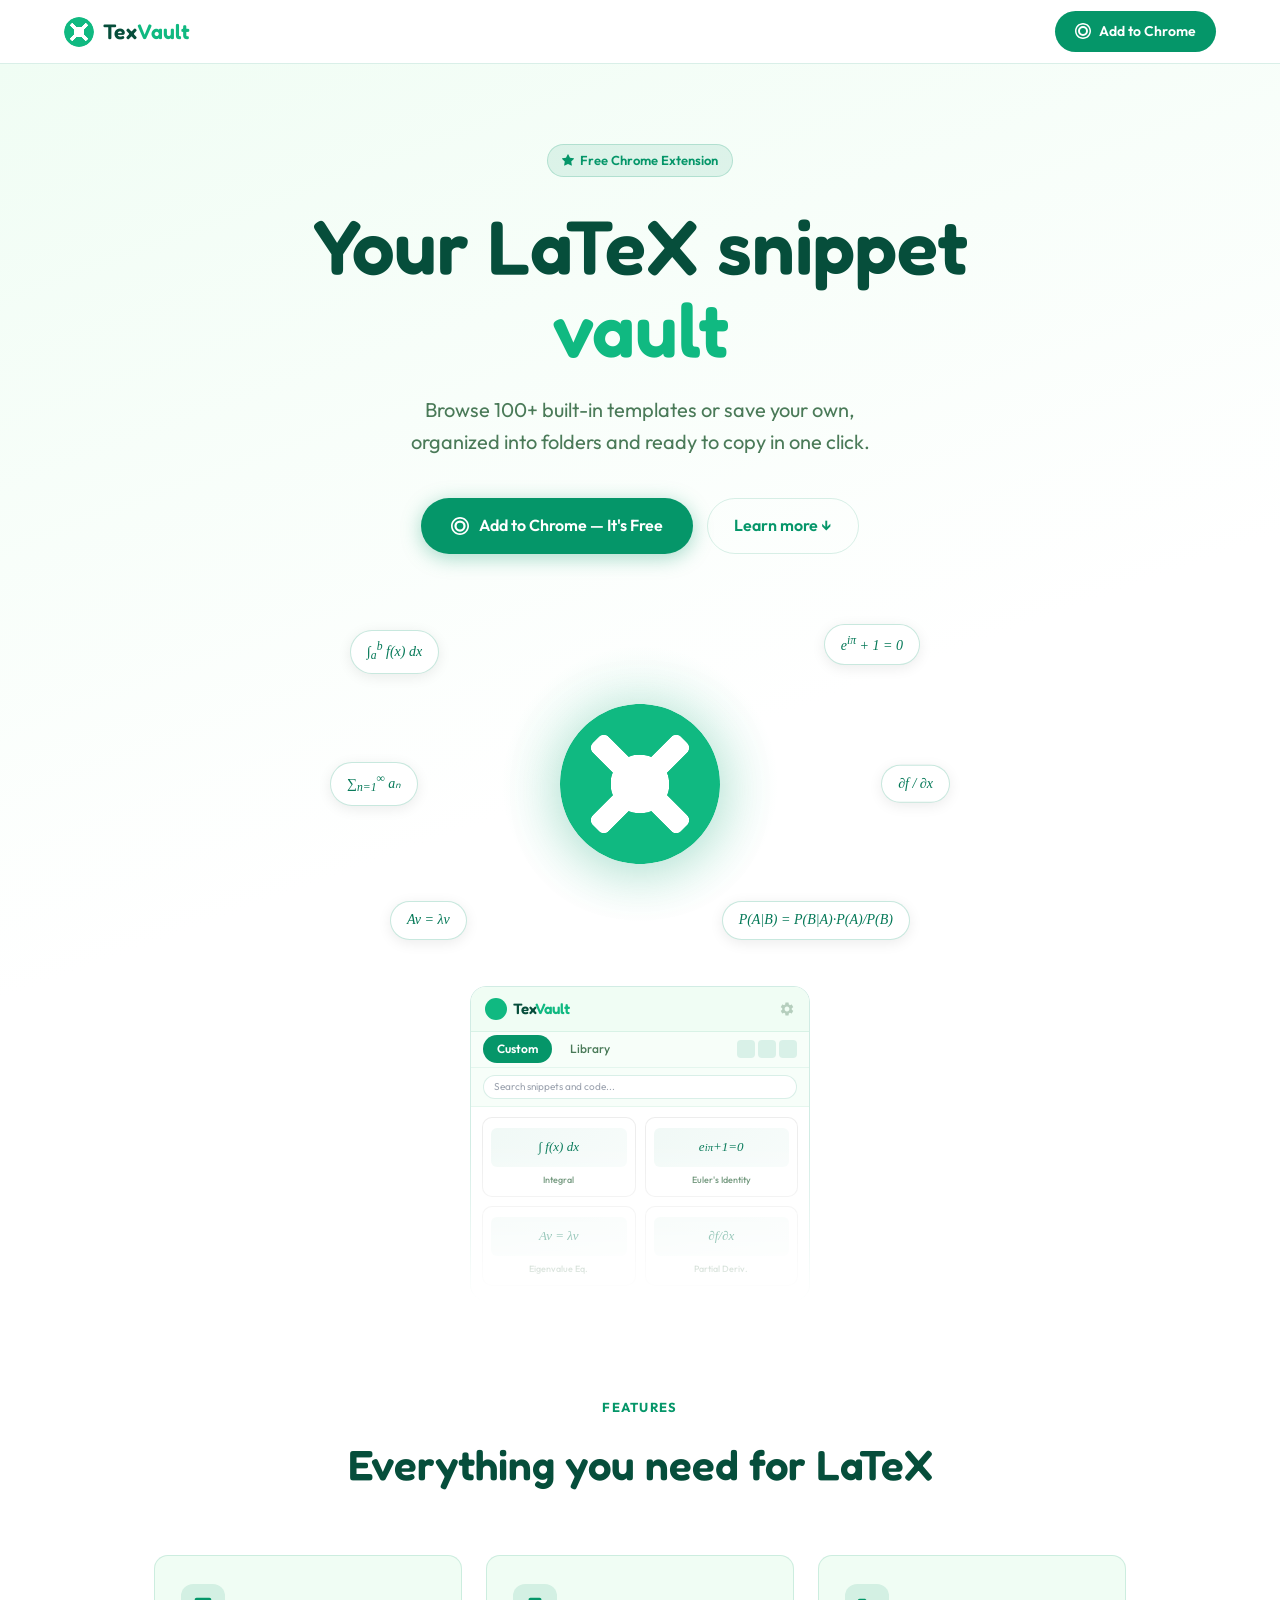
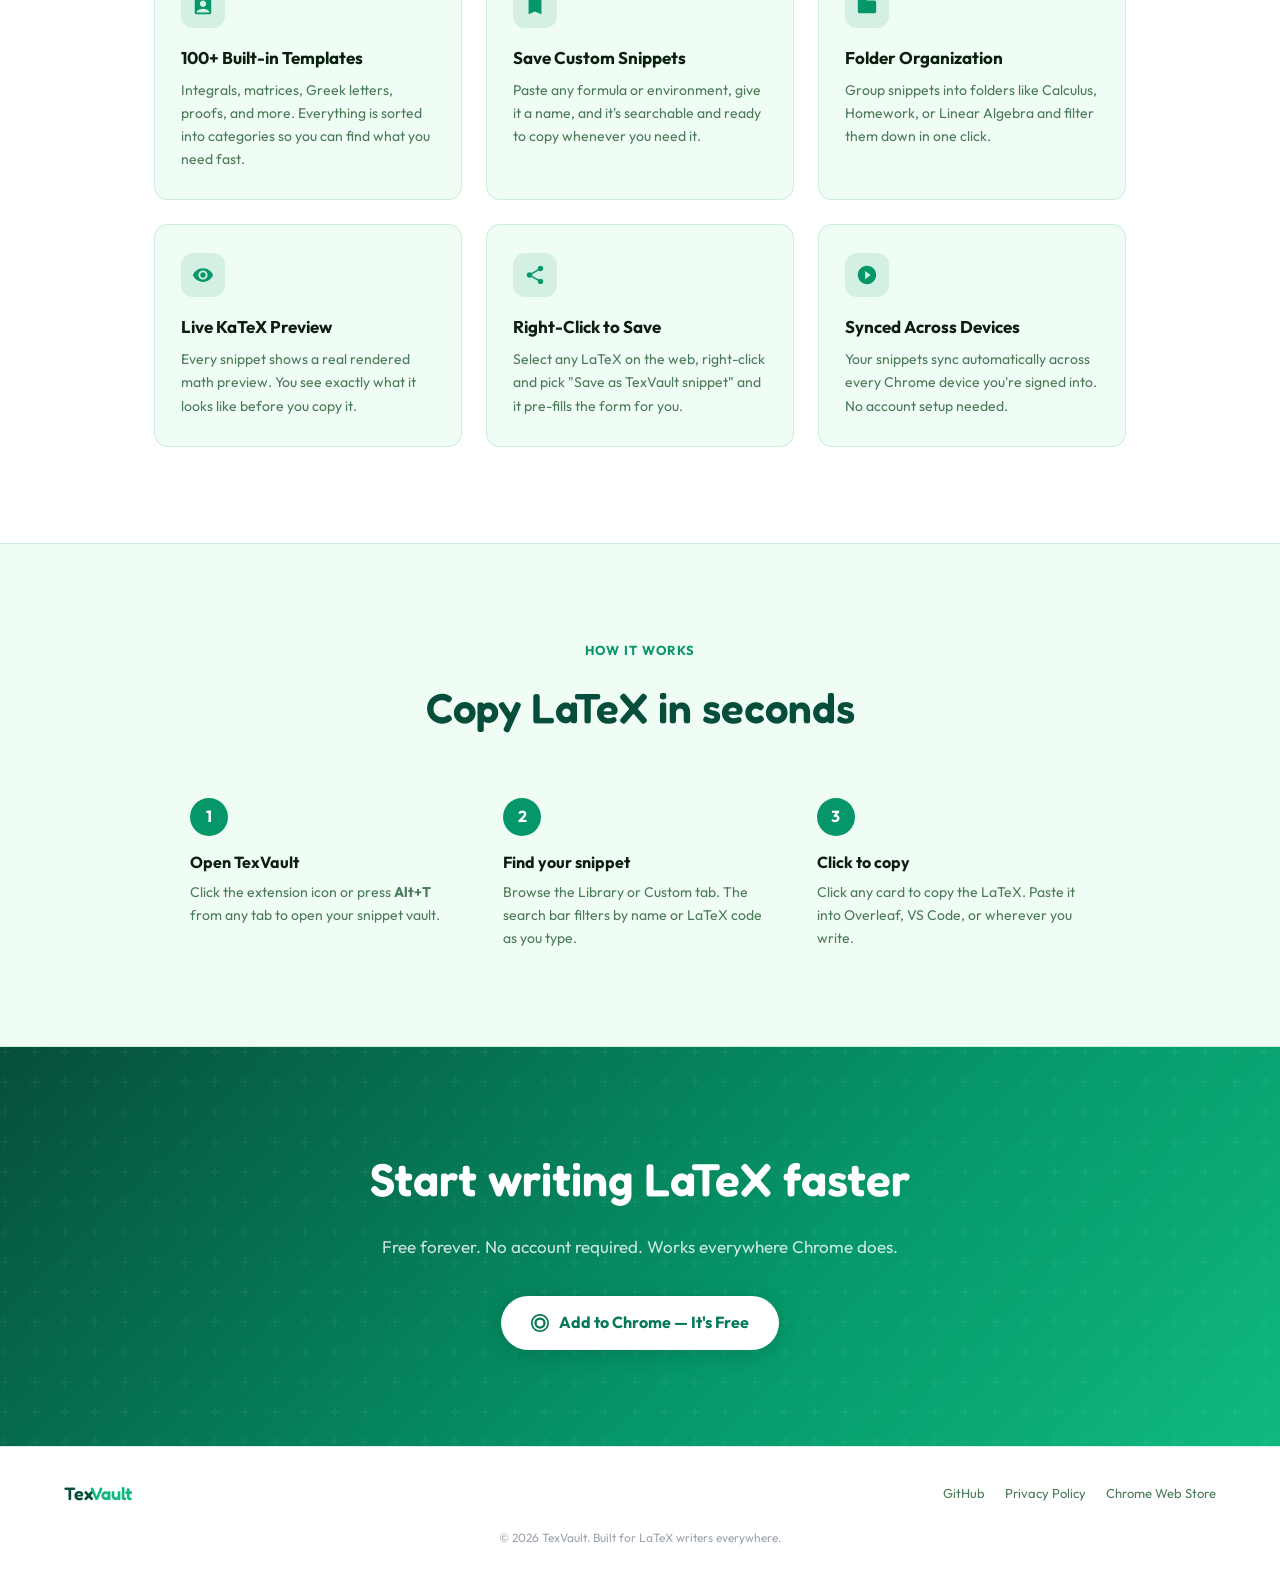
==== commit 8dc07b97: "Redesign hero: floating chips, big logo, faded mockup, fix nav overlap Co-Authored-By: Claude Sonnet" ====
--- a/docs/index.html
+++ b/docs/index.html
@@ -4,17 +4,12 @@
   <meta charset="UTF-8">
   <meta name="viewport" content="width=device-width, initial-scale=1">
   <meta name="description" content="TexVault: Your LaTeX snippet vault. Browse 100+ built-in templates or save your own, organized into folders and ready to copy instantly.">
-
-  <!-- Google Search Console verification: paste your meta tag here -->
   <!-- <meta name="google-site-verification" content="PASTE_CODE_HERE"> -->
-
   <title>TexVault: LaTeX Snippet Vault</title>
-
   <link rel="icon" type="image/svg+xml" href="texvaultlogo.svg">
   <link rel="preconnect" href="https://fonts.googleapis.com">
   <link rel="preconnect" href="https://fonts.gstatic.com" crossorigin>
   <link href="https://fonts.googleapis.com/css2?family=Outfit:wght@400;500;600;700;800&family=Fredoka:wght@600&display=swap" rel="stylesheet">
-
   <style>
     *, *::before, *::after { box-sizing: border-box; margin: 0; padding: 0; }
 
@@ -31,512 +26,326 @@
     }
 
     html { scroll-behavior: smooth; }
-
-    body {
-      font-family: 'Outfit', system-ui, sans-serif;
-      color: var(--text);
-      background: var(--bg);
-      line-height: 1.6;
-    }
-
-    /* NAV */
+    body { font-family: 'Outfit', system-ui, sans-serif; color: var(--text); background: var(--bg); line-height: 1.6; }
+
+    /* ── NAV ── */
     nav {
-      position: sticky;
-      top: 0;
-      z-index: 100;
-      display: flex;
-      align-items: center;
-      justify-content: space-between;
-      padding: 0 5%;
-      height: 64px;
-      background: rgba(255,255,255,0.88);
+      position: sticky; top: 0; z-index: 100;
+      display: flex; align-items: center; justify-content: space-between;
+      padding: 0 5%; height: 64px;
+      background: rgba(255,255,255,0.90);
       backdrop-filter: blur(12px);
       border-bottom: 1px solid var(--border);
     }
-
-    .nav-logo {
-      display: flex;
-      align-items: center;
-      gap: 8px;
-      text-decoration: none;
-      flex-shrink: 0;
-    }
-
-    .nav-logo img { width: 32px; height: 32px; flex-shrink: 0; }
-
-    .nav-logo-text {
+    .nav-logo { display: flex; align-items: center; gap: 9px; text-decoration: none; flex-shrink: 0; }
+    .nav-logo img { width: 30px; height: 30px; flex-shrink: 0; }
+    .nav-logo-wordmark {
       font-family: 'Fredoka', sans-serif;
-      font-size: 22px;
-      font-weight: 600;
-      color: #064e3b;
-      white-space: nowrap;
-      letter-spacing: 0.3px;
-    }
-
-    .nav-logo-text span { color: #10b981; }
-
+      font-size: 21px; font-weight: 600;
+      white-space: nowrap; letter-spacing: 0.4px;
+      display: flex; align-items: baseline; gap: 0;
+    }
+    .nav-tex   { color: #064e3b; }
+    .nav-vault { color: #10b981; }
     .nav-cta {
-      display: inline-flex;
-      align-items: center;
-      gap: 8px;
-      background: var(--accent);
-      color: #fff;
-      font-family: 'Outfit', sans-serif;
-      font-size: 14px;
-      font-weight: 600;
-      padding: 9px 20px;
-      border-radius: 999px;
-      text-decoration: none;
-      white-space: nowrap;
+      display: inline-flex; align-items: center; gap: 8px;
+      background: var(--accent); color: #fff;
+      font-family: 'Outfit', sans-serif; font-size: 14px; font-weight: 600;
+      padding: 9px 20px; border-radius: 999px; text-decoration: none; white-space: nowrap;
       transition: background 150ms ease, transform 150ms ease;
     }
-
     .nav-cta:hover { background: var(--accent-lt); transform: translateY(-1px); }
 
-    /* HERO */
+    /* ── HERO ── */
     .hero {
+      display: flex; flex-direction: column; align-items: center; text-align: center;
+      padding: 80px 5% 0;
+      background: linear-gradient(160deg, #f0fdf4 0%, #ffffff 55%);
+      position: relative; overflow: hidden;
+    }
+    .hero-badge {
+      display: inline-flex; align-items: center; gap: 6px;
+      background: rgba(5,150,105,0.10); color: var(--accent);
+      font-size: 13px; font-weight: 600;
+      padding: 5px 14px; border-radius: 999px;
+      border: 1px solid rgba(5,150,105,0.20);
+      margin-bottom: 28px;
+    }
+    .hero h1 {
+      font-family: 'Fredoka', sans-serif;
+      font-size: clamp(42px, 7vw, 76px); font-weight: 600; line-height: 1.1;
+      color: #064e3b; max-width: 780px; margin-bottom: 22px;
+    }
+    .hero h1 span { color: #10b981; }
+    .hero-sub {
+      font-size: clamp(16px, 2.5vw, 20px); color: var(--muted);
+      max-width: 500px; margin-bottom: 40px;
+    }
+    .hero-btns { display: flex; gap: 14px; flex-wrap: wrap; justify-content: center; margin-bottom: 0; }
+
+    .btn-primary {
+      display: inline-flex; align-items: center; gap: 10px;
+      background: var(--accent); color: #fff;
+      font-family: 'Outfit', sans-serif; font-size: 16px; font-weight: 600;
+      padding: 14px 30px; border-radius: 999px; text-decoration: none;
+      box-shadow: 0 4px 20px rgba(5,150,105,0.35);
+      transition: background 150ms ease, transform 150ms ease, box-shadow 150ms ease;
+    }
+    .btn-primary:hover { background: var(--accent-lt); transform: translateY(-2px); box-shadow: 0 8px 28px rgba(5,150,105,0.40); }
+    .btn-secondary {
+      display: inline-flex; align-items: center; gap: 8px;
+      background: transparent; color: var(--accent);
+      font-family: 'Outfit', sans-serif; font-size: 16px; font-weight: 600;
+      padding: 14px 26px; border-radius: 999px;
+      border: 1.5px solid var(--border); text-decoration: none;
+      transition: background 150ms ease, border-color 150ms ease;
+    }
+    .btn-secondary:hover { background: var(--surface); border-color: var(--accent); }
+
+    /* ── HERO VISUAL ── */
+    .hero-visual {
+      position: relative;
+      width: 100%;
+      max-width: 680px;
+      margin-top: 60px;
       display: flex;
       flex-direction: column;
       align-items: center;
-      text-align: center;
-      padding: 80px 5% 60px;
-      background: linear-gradient(160deg, #f0fdf4 0%, #ffffff 60%);
+    }
+
+    /* Big logo with glow */
+    .hero-logo-wrap {
       position: relative;
-      overflow: hidden;
-    }
-
-    .hero::before {
-      content: '';
+      width: 200px; height: 200px;
+      display: flex; align-items: center; justify-content: center;
+      flex-shrink: 0;
+    }
+    .hero-logo-glow {
       position: absolute;
-      width: 700px; height: 700px;
-      background: radial-gradient(circle, rgba(16,185,129,0.10), transparent 70%);
-      top: -200px; left: 50%;
-      transform: translateX(-50%);
+      inset: -40px;
+      background: radial-gradient(circle, rgba(16,185,129,0.18) 0%, transparent 70%);
       pointer-events: none;
     }
-
-    .hero-badge {
-      display: inline-flex;
-      align-items: center;
-      gap: 6px;
-      background: rgba(5,150,105,0.10);
-      color: var(--accent);
-      font-size: 13px;
-      font-weight: 600;
-      padding: 5px 14px;
-      border-radius: 999px;
-      border: 1px solid rgba(5,150,105,0.20);
-      margin-bottom: 28px;
-    }
-
-    .hero h1 {
-      font-family: 'Fredoka', sans-serif;
-      font-size: clamp(42px, 7vw, 76px);
-      font-weight: 600;
-      line-height: 1.1;
-      color: #064e3b;
-      max-width: 780px;
-      margin-bottom: 22px;
-    }
-
-    .hero h1 span { color: #10b981; }
-
-    .hero p {
-      font-size: clamp(16px, 2.5vw, 20px);
-      color: var(--muted);
-      max-width: 520px;
-      margin-bottom: 40px;
-    }
-
-    .hero-btns {
-      display: flex;
-      gap: 14px;
-      flex-wrap: wrap;
-      justify-content: center;
-    }
-
-    .btn-primary {
-      display: inline-flex;
-      align-items: center;
-      gap: 10px;
-      background: var(--accent);
-      color: #fff;
-      font-family: 'Outfit', sans-serif;
-      font-size: 16px;
-      font-weight: 600;
-      padding: 14px 30px;
-      border-radius: 999px;
-      text-decoration: none;
-      box-shadow: 0 4px 20px rgba(5,150,105,0.35);
-      transition: background 150ms ease, transform 150ms ease, box-shadow 150ms ease;
-    }
-
-    .btn-primary:hover {
-      background: var(--accent-lt);
-      transform: translateY(-2px);
-      box-shadow: 0 8px 28px rgba(5,150,105,0.40);
-    }
-
-    .btn-secondary {
-      display: inline-flex;
-      align-items: center;
-      gap: 8px;
-      background: transparent;
-      color: var(--accent);
-      font-family: 'Outfit', sans-serif;
-      font-size: 16px;
-      font-weight: 600;
-      padding: 14px 26px;
-      border-radius: 999px;
-      border: 1.5px solid var(--border);
-      text-decoration: none;
-      transition: background 150ms ease, border-color 150ms ease;
-    }
-
-    .btn-secondary:hover {
-      background: var(--surface);
-      border-color: var(--accent);
-    }
-
-    /* ORBIT SYSTEM */
-    .orbit-system {
+    .hero-logo-wrap img {
+      width: 160px; height: 160px;
+      filter: drop-shadow(0 6px 24px rgba(5,150,105,0.25));
+      position: relative; z-index: 1;
+    }
+
+    /* Formula chips — positioned relative to .hero-logo-area */
+    .hero-logo-area {
       position: relative;
-      width: 480px;
-      height: 480px;
-      margin-top: 64px;
-      flex-shrink: 0;
-    }
-
-    @media (max-width: 540px) {
-      .orbit-system { width: 320px; height: 320px; transform: scale(0.67); margin-top: 20px; }
-    }
-
-    /* Dashed orbit rings */
-    .orbit-track {
-      position: absolute;
-      top: 50%; left: 50%;
-      border-radius: 50%;
-      border: 1px dashed rgba(5,150,105,0.20);
-      transform: translate(-50%, -50%);
-    }
-    .orbit-track-1 { width: 230px; height: 230px; }
-    .orbit-track-2 { width: 350px; height: 350px; }
-    .orbit-track-3 { width: 464px; height: 464px; }
-
-    /* Each arm-wrapper is a circle centered on the logo; it spins */
-    .arm-wrapper {
-      position: absolute;
-      top: 50%; left: 50%;
-      border-radius: 50%;
-    }
-
-    .arm-wrapper-1 {
-      width: 230px; height: 230px;
-      margin: -115px 0 0 -115px;
-      animation: spin 13s linear infinite;
-    }
-    .arm-wrapper-1b {
-      width: 230px; height: 230px;
-      margin: -115px 0 0 -115px;
-      animation: spin 13s linear infinite;
-      animation-delay: -6.5s;
-    }
-    .arm-wrapper-2 {
-      width: 350px; height: 350px;
-      margin: -175px 0 0 -175px;
-      animation: spin 20s linear infinite reverse;
-    }
-    .arm-wrapper-2b {
-      width: 350px; height: 350px;
-      margin: -175px 0 0 -175px;
-      animation: spin 20s linear infinite reverse;
-      animation-delay: -10s;
-    }
-    .arm-wrapper-3 {
-      width: 464px; height: 464px;
-      margin: -232px 0 0 -232px;
-      animation: spin 30s linear infinite;
-    }
-    .arm-wrapper-3b {
-      width: 464px; height: 464px;
-      margin: -232px 0 0 -232px;
-      animation: spin 30s linear infinite;
-      animation-delay: -15s;
-    }
-
-    /* Chip pill sits at the top of the arm-wrapper and counter-rotates */
-    .chip-pill {
-      position: absolute;
-      top: -16px;
-      left: 50%;
-      background: #ffffff;
-      border: 1px solid rgba(5,150,105,0.25);
-      border-radius: 99px;
-      padding: 6px 14px;
-      font-family: 'Georgia', serif;
-      font-style: italic;
-      font-size: 13px;
-      color: var(--accent-dk);
-      box-shadow: 0 2px 12px rgba(0,0,0,0.09);
-      white-space: nowrap;
-    }
-
-    .arm-wrapper-1 .chip-pill,
-    .arm-wrapper-1b .chip-pill {
-      transform: translateX(-50%);
-      animation: counter-spin-13 13s linear infinite;
-    }
-    .arm-wrapper-1b .chip-pill { animation-delay: -6.5s; }
-
-    .arm-wrapper-2 .chip-pill,
-    .arm-wrapper-2b .chip-pill {
-      transform: translateX(-50%);
-      animation: counter-spin-20 20s linear infinite reverse;
-    }
-    .arm-wrapper-2b .chip-pill { animation-delay: -10s; }
-
-    .arm-wrapper-3 .chip-pill,
-    .arm-wrapper-3b .chip-pill {
-      transform: translateX(-50%);
-      animation: counter-spin-30 30s linear infinite;
-    }
-    .arm-wrapper-3b .chip-pill { animation-delay: -15s; }
-
-    @keyframes spin {
-      from { transform: rotate(0deg); }
-      to   { transform: rotate(360deg); }
-    }
-
-    @keyframes counter-spin-13 {
-      from { transform: translateX(-50%) rotate(0deg); }
-      to   { transform: translateX(-50%) rotate(-360deg); }
-    }
-    @keyframes counter-spin-20 {
-      from { transform: translateX(-50%) rotate(0deg); }
-      to   { transform: translateX(-50%) rotate(360deg); }
-    }
-    @keyframes counter-spin-30 {
-      from { transform: translateX(-50%) rotate(0deg); }
-      to   { transform: translateX(-50%) rotate(-360deg); }
-    }
-
-    /* Central logo */
-    .orbit-center {
-      position: absolute;
-      top: 50%; left: 50%;
-      transform: translate(-50%, -50%);
-      z-index: 5;
-    }
-
-    .orbit-center img {
-      width: 110px;
-      height: 110px;
-      filter: drop-shadow(0 6px 22px rgba(5,150,105,0.30));
-    }
-
-    /* FEATURES */
-    .features {
-      padding: 96px 5%;
-      max-width: 1100px;
-      margin: 0 auto;
-    }
-
-    .section-label {
-      text-align: center;
-      font-size: 13px;
-      font-weight: 700;
-      letter-spacing: 0.10em;
-      text-transform: uppercase;
-      color: var(--accent);
-      margin-bottom: 14px;
-    }
-
-    .section-title {
-      text-align: center;
-      font-family: 'Fredoka', sans-serif;
-      font-size: clamp(28px, 4vw, 42px);
-      font-weight: 600;
-      color: #064e3b;
-      margin-bottom: 56px;
-    }
-
-    .features-grid {
-      display: grid;
-      grid-template-columns: repeat(auto-fit, minmax(280px, 1fr));
-      gap: 24px;
-    }
-
-    .feature-card {
-      background: var(--surface);
-      border: 1px solid var(--border);
-      border-radius: var(--radius);
-      padding: 28px 26px;
-      transition: transform 200ms ease, box-shadow 200ms ease;
-    }
-
-    .feature-card:hover {
-      transform: translateY(-3px);
-      box-shadow: 0 8px 28px rgba(5,150,105,0.10);
-    }
-
-    .feature-icon {
-      width: 44px; height: 44px;
-      background: rgba(5,150,105,0.12);
-      border-radius: 12px;
+      width: 620px;
+      height: 340px;
       display: flex;
       align-items: center;
       justify-content: center;
-      margin-bottom: 16px;
-      color: var(--accent);
-    }
-
-    .feature-card h3 {
-      font-size: 17px;
-      font-weight: 700;
-      color: var(--text);
-      margin-bottom: 8px;
-    }
-
-    .feature-card p {
+      flex-shrink: 0;
+    }
+
+    @media (max-width: 660px) {
+      .hero-logo-area { width: 340px; height: 280px; }
+      .formula-chip { display: none; }
+      .formula-chip.chip-c, .formula-chip.chip-d { display: block; font-size: 12px; }
+    }
+
+    .formula-chip {
+      position: absolute;
+      background: #fff;
+      border: 1px solid rgba(5,150,105,0.22);
+      border-radius: 99px;
+      padding: 7px 16px;
+      font-family: 'Georgia', serif;
+      font-style: italic;
       font-size: 14px;
-      color: var(--muted);
-      line-height: 1.65;
-    }
-
-    /* HOW IT WORKS */
-    .how {
-      background: var(--surface);
-      border-top: 1px solid var(--border);
-      border-bottom: 1px solid var(--border);
-      padding: 96px 5%;
-    }
-
+      color: var(--accent-dk);
+      box-shadow: 0 3px 14px rgba(0,0,0,0.08);
+      white-space: nowrap;
+    }
+
+    /* Positions around center logo */
+    .chip-a { top:  16px; left:  20px;  animation: drift-a 6s ease-in-out infinite; }
+    .chip-b { top:  10px; right: 30px;  animation: drift-b 7s ease-in-out infinite 0.8s; }
+    .chip-c { top: 50%;  left:  0px;   transform: translateY(-50%); animation: drift-c 5.5s ease-in-out infinite 0.3s; }
+    .chip-d { top: 50%;  right: 0px;   transform: translateY(-50%); animation: drift-d 6.5s ease-in-out infinite 1.2s; }
+    .chip-e { bottom: 14px; left: 60px;  animation: drift-e 7.5s ease-in-out infinite 0.6s; }
+    .chip-f { bottom: 14px; right: 40px; animation: drift-f 5.8s ease-in-out infinite 1.5s; }
+
+    @keyframes drift-a { 0%,100% { transform: translate(0,0) rotate(-4deg); } 50% { transform: translate(6px,-10px) rotate(-2deg); } }
+    @keyframes drift-b { 0%,100% { transform: translate(0,0) rotate(3deg); }  50% { transform: translate(-8px,-8px) rotate(5deg); } }
+    @keyframes drift-c { 0%,100% { transform: translateY(-50%) translate(0,0); } 50% { transform: translateY(calc(-50% - 8px)) translate(4px, 0); } }
+    @keyframes drift-d { 0%,100% { transform: translateY(-50%) translate(0,0); } 50% { transform: translateY(calc(-50% + 9px)) translate(-5px, 0); } }
+    @keyframes drift-e { 0%,100% { transform: translate(0,0) rotate(-2deg); } 50% { transform: translate(-6px,8px) rotate(-4deg); } }
+    @keyframes drift-f { 0%,100% { transform: translate(0,0) rotate(4deg); }  50% { transform: translate(5px,10px) rotate(2deg); } }
+
+    /* ── EXTENSION MOCKUP ── */
+    .ext-mockup {
+      width: 340px;
+      background: #fff;
+      border: 1px solid rgba(5,150,105,0.18);
+      border-radius: 16px;
+      box-shadow: 0 20px 60px rgba(0,0,0,0.10), 0 4px 16px rgba(5,150,105,0.08);
+      overflow: hidden;
+      margin-top: 32px;
+      /* fade+slide in */
+      animation: mockup-enter 0.9s cubic-bezier(0.16,1,0.3,1) 0.4s both;
+      /* gradient mask fades out the bottom */
+      -webkit-mask-image: linear-gradient(to bottom, black 50%, transparent 100%);
+      mask-image: linear-gradient(to bottom, black 50%, transparent 100%);
+    }
+
+    @keyframes mockup-enter {
+      from { opacity: 0; transform: translateY(28px); }
+      to   { opacity: 1; transform: translateY(0); }
+    }
+
+    /* Mockup header */
+    .mock-header {
+      display: flex; align-items: center; justify-content: space-between;
+      padding: 10px 14px;
+      background: #f0fdf4;
+      border-bottom: 1px solid rgba(5,150,105,0.10);
+    }
+    .mock-logo { display: flex; align-items: center; gap: 6px; }
+    .mock-logo-dot { width: 22px; height: 22px; background: #10b981; border-radius: 50%; }
+    .mock-logo-text { font-family: 'Fredoka', sans-serif; font-size: 15px; font-weight: 600; color: #064e3b; }
+    .mock-logo-text span { color: #10b981; }
+    .mock-gear { width: 16px; height: 16px; opacity: 0.35; }
+
+    /* Mockup tabs */
+    .mock-tabs {
+      display: flex; align-items: center; justify-content: space-between;
+      padding: 0 12px;
+      background: #f7fef9;
+      border-bottom: 1px solid rgba(5,150,105,0.08);
+      height: 36px;
+    }
+    .mock-tab-group { display: flex; gap: 4px; }
+    .mock-tab {
+      font-size: 12px; font-weight: 500; color: #4a7a58;
+      padding: 4px 14px; border-radius: 99px;
+    }
+    .mock-tab.active { background: #059669; color: #fff; font-weight: 600; }
+    .mock-icons { display: flex; gap: 3px; }
+    .mock-icon-dot { width: 18px; height: 18px; background: rgba(5,150,105,0.12); border-radius: 4px; }
+
+    /* Mockup search */
+    .mock-search {
+      padding: 7px 12px;
+      background: #f7fef9;
+      border-bottom: 1px solid rgba(5,150,105,0.07);
+    }
+    .mock-search-bar {
+      height: 24px; background: #fff;
+      border: 1px solid rgba(5,150,105,0.15);
+      border-radius: 99px;
+      display: flex; align-items: center;
+      padding: 0 10px;
+    }
+    .mock-search-text { font-size: 10px; color: #9ca3af; }
+
+    /* Mockup card grid */
+    .mock-cards {
+      display: grid;
+      grid-template-columns: 1fr 1fr;
+      gap: 9px;
+      padding: 10px 11px 14px;
+    }
+    .mock-card {
+      background: #fff;
+      border: 1px solid rgba(0,0,0,0.07);
+      border-radius: 10px;
+      padding: 10px 8px 8px;
+      display: flex; flex-direction: column; align-items: center; gap: 6px;
+      min-height: 80px;
+    }
+    .mock-card-preview {
+      flex: 1; width: 100%;
+      background: linear-gradient(135deg, rgba(5,150,105,0.06), rgba(5,150,105,0.03));
+      border-radius: 6px;
+      display: flex; align-items: center; justify-content: center;
+      font-family: 'Georgia', serif; font-style: italic;
+      font-size: 13px; color: #047857;
+    }
+    .mock-card-name {
+      font-size: 9px; color: #4a7a58; font-weight: 500;
+    }
+
+    /* ── FEATURES ── */
+    .features { padding: 96px 5%; max-width: 1100px; margin: 0 auto; }
+    .section-label {
+      text-align: center; font-size: 13px; font-weight: 700;
+      letter-spacing: 0.10em; text-transform: uppercase;
+      color: var(--accent); margin-bottom: 14px;
+    }
+    .section-title {
+      text-align: center; font-family: 'Fredoka', sans-serif;
+      font-size: clamp(28px, 4vw, 42px); font-weight: 600;
+      color: #064e3b; margin-bottom: 56px;
+    }
+    .features-grid { display: grid; grid-template-columns: repeat(auto-fit, minmax(280px, 1fr)); gap: 24px; }
+    .feature-card {
+      background: var(--surface); border: 1px solid var(--border);
+      border-radius: var(--radius); padding: 28px 26px;
+      transition: transform 200ms ease, box-shadow 200ms ease;
+    }
+    .feature-card:hover { transform: translateY(-3px); box-shadow: 0 8px 28px rgba(5,150,105,0.10); }
+    .feature-icon {
+      width: 44px; height: 44px; background: rgba(5,150,105,0.12);
+      border-radius: 12px; display: flex; align-items: center; justify-content: center;
+      margin-bottom: 16px; color: var(--accent);
+    }
+    .feature-card h3 { font-size: 17px; font-weight: 700; color: var(--text); margin-bottom: 8px; }
+    .feature-card p  { font-size: 14px; color: var(--muted); line-height: 1.65; }
+
+    /* ── HOW IT WORKS ── */
+    .how { background: var(--surface); border-top: 1px solid var(--border); border-bottom: 1px solid var(--border); padding: 96px 5%; }
     .how-inner { max-width: 900px; margin: 0 auto; }
-
-    .steps {
-      display: grid;
-      grid-template-columns: repeat(auto-fit, minmax(220px, 1fr));
-      gap: 40px;
-      margin-top: 56px;
-    }
-
+    .steps { display: grid; grid-template-columns: repeat(auto-fit, minmax(220px, 1fr)); gap: 40px; margin-top: 56px; }
     .step { display: flex; flex-direction: column; align-items: flex-start; }
-
     .step-num {
-      width: 38px; height: 38px;
-      background: var(--accent);
-      color: #fff;
-      font-size: 16px;
-      font-weight: 700;
-      border-radius: 50%;
-      display: flex;
-      align-items: center;
-      justify-content: center;
-      margin-bottom: 14px;
-      flex-shrink: 0;
-    }
-
+      width: 38px; height: 38px; background: var(--accent); color: #fff;
+      font-size: 16px; font-weight: 700; border-radius: 50%;
+      display: flex; align-items: center; justify-content: center;
+      margin-bottom: 14px; flex-shrink: 0;
+    }
     .step h3 { font-size: 16px; font-weight: 700; margin-bottom: 6px; }
     .step p  { font-size: 14px; color: var(--muted); line-height: 1.65; }
 
-    /* CTA BANNER */
+    /* ── CTA ── */
     .cta-banner {
-      padding: 96px 5%;
-      text-align: center;
+      padding: 96px 5%; text-align: center;
       background: linear-gradient(135deg, #064e3b 0%, #059669 60%, #10b981 100%);
-      position: relative;
-      overflow: hidden;
-    }
-
+      position: relative; overflow: hidden;
+    }
     .cta-banner::before {
-      content: '';
-      position: absolute;
-      inset: 0;
+      content: ''; position: absolute; inset: 0;
       background: url("data:image/svg+xml,%3Csvg width='60' height='60' viewBox='0 0 60 60' xmlns='http://www.w3.org/2000/svg'%3E%3Cg fill='none' fill-rule='evenodd'%3E%3Cg fill='%23ffffff' fill-opacity='0.04'%3E%3Cpath d='M36 34v-4h-2v4h-4v2h4v4h2v-4h4v-2h-4zm0-30V0h-2v4h-4v2h4v4h2V6h4V4h-4zM6 34v-4H4v4H0v2h4v4h2v-4h4v-2H6zM6 4V0H4v4H0v2h4v4h2V6h4V4H6z'/%3E%3C/g%3E%3C/g%3E%3C/svg%3E");
     }
-
-    .cta-banner h2 {
-      font-family: 'Fredoka', sans-serif;
-      font-size: clamp(28px, 4vw, 46px);
-      font-weight: 600;
-      color: #fff;
-      margin-bottom: 16px;
-      position: relative;
-    }
-
-    .cta-banner p {
-      color: rgba(255,255,255,0.80);
-      font-size: 17px;
-      margin-bottom: 36px;
-      position: relative;
-    }
-
+    .cta-banner h2 { font-family: 'Fredoka', sans-serif; font-size: clamp(28px, 4vw, 46px); font-weight: 600; color: #fff; margin-bottom: 16px; position: relative; }
+    .cta-banner p  { color: rgba(255,255,255,0.80); font-size: 17px; margin-bottom: 36px; position: relative; }
     .btn-white {
-      display: inline-flex;
-      align-items: center;
-      gap: 10px;
-      background: #fff;
-      color: var(--accent-dk);
-      font-family: 'Outfit', sans-serif;
-      font-size: 16px;
-      font-weight: 700;
-      padding: 14px 30px;
-      border-radius: 999px;
-      text-decoration: none;
-      position: relative;
+      display: inline-flex; align-items: center; gap: 10px;
+      background: #fff; color: var(--accent-dk);
+      font-family: 'Outfit', sans-serif; font-size: 16px; font-weight: 700;
+      padding: 14px 30px; border-radius: 999px; text-decoration: none; position: relative;
       box-shadow: 0 4px 20px rgba(0,0,0,0.15);
       transition: transform 150ms ease, box-shadow 150ms ease;
     }
-
-    .btn-white:hover {
-      transform: translateY(-2px);
-      box-shadow: 0 8px 30px rgba(0,0,0,0.20);
-    }
-
-    /* FOOTER */
+    .btn-white:hover { transform: translateY(-2px); box-shadow: 0 8px 30px rgba(0,0,0,0.20); }
+
+    /* ── FOOTER ── */
     footer {
-      padding: 32px 5%;
-      display: flex;
-      align-items: center;
-      justify-content: space-between;
-      flex-wrap: wrap;
-      gap: 12px;
-      border-top: 1px solid var(--border);
-    }
-
-    .footer-logo {
-      font-family: 'Fredoka', sans-serif;
-      font-size: 18px;
-      font-weight: 600;
-      color: #064e3b;
-      text-decoration: none;
-    }
-
+      padding: 32px 5%; display: flex; align-items: center; justify-content: space-between;
+      flex-wrap: wrap; gap: 12px; border-top: 1px solid var(--border);
+    }
+    .footer-logo { font-family: 'Fredoka', sans-serif; font-size: 18px; font-weight: 600; color: #064e3b; text-decoration: none; }
     .footer-logo span { color: #10b981; }
-
     .footer-links { display: flex; gap: 20px; flex-wrap: wrap; }
-
-    .footer-links a {
-      font-size: 13px;
-      color: var(--muted);
-      text-decoration: none;
-      transition: color 150ms ease;
-    }
-
+    .footer-links a { font-size: 13px; color: var(--muted); text-decoration: none; transition: color 150ms ease; }
     .footer-links a:hover { color: var(--accent); }
-
-    .footer-copy {
-      font-size: 12px;
-      color: #9ca3af;
-      width: 100%;
-      text-align: center;
-      margin-top: 8px;
-    }
-
-    @media (max-width: 600px) {
-      footer { justify-content: center; text-align: center; }
-      .footer-links { justify-content: center; }
-    }
+    .footer-copy { font-size: 12px; color: #9ca3af; width: 100%; text-align: center; margin-top: 8px; }
+    @media (max-width: 600px) { footer { justify-content: center; text-align: center; } .footer-links { justify-content: center; } }
   </style>
 </head>
 <body>
@@ -545,7 +354,9 @@
 <nav>
   <a class="nav-logo" href="#">
     <img src="texvaultlogo.svg" alt="TexVault logo">
-    <span class="nav-logo-text">Tex<span>Vault</span></span>
+    <span class="nav-logo-wordmark">
+      <span class="nav-tex">Tex</span><span class="nav-vault">Vault</span>
+    </span>
   </a>
   <a class="nav-cta" href="https://chromewebstore.google.com/detail/texvault/mpkgpkncngpfbjoeamibkedcihonhbpo" target="_blank" rel="noopener">
     <svg width="16" height="16" viewBox="0 0 16 16" fill="currentColor" aria-hidden="true"><path d="M8 0C3.58 0 0 3.58 0 8s3.58 8 8 8 8-3.58 8-8-3.58-8-8-8zm0 14.5c-3.59 0-6.5-2.91-6.5-6.5S4.41 1.5 8 1.5 14.5 4.41 14.5 8 11.59 14.5 8 14.5zM8 3a5 5 0 100 10A5 5 0 008 3zm0 8a3 3 0 110-6 3 3 0 010 6z"/></svg>
@@ -561,8 +372,7 @@
   </div>
 
   <h1>Your LaTeX snippet <span>vault</span></h1>
-
-  <p>Browse 100+ built-in templates or save your own, organized into folders and ready to copy in one click.</p>
+  <p class="hero-sub">Browse 100+ built-in templates or save your own, organized into folders and ready to copy in one click.</p>
 
   <div class="hero-btns">
     <a class="btn-primary" href="https://chromewebstore.google.com/detail/texvault/mpkgpkncngpfbjoeamibkedcihonhbpo" target="_blank" rel="noopener">
@@ -572,40 +382,71 @@
     <a class="btn-secondary" href="#features">Learn more ↓</a>
   </div>
 
-  <!-- Orbiting formula animation -->
-  <div class="orbit-system">
-    <!-- Visible orbit tracks -->
-    <div class="orbit-track orbit-track-1"></div>
-    <div class="orbit-track orbit-track-2"></div>
-    <div class="orbit-track orbit-track-3"></div>
-
-    <!-- Ring 1 chips (r = 115px) -->
-    <div class="arm-wrapper arm-wrapper-1">
-      <span class="chip-pill">∫<sub>a</sub><sup>b</sup> f(x) dx</span>
-    </div>
-    <div class="arm-wrapper arm-wrapper-1b">
-      <span class="chip-pill">∑<sub>n=1</sub><sup>∞</sup> aₙ</span>
-    </div>
-
-    <!-- Ring 2 chips (r = 175px) -->
-    <div class="arm-wrapper arm-wrapper-2">
-      <span class="chip-pill">e<sup>iπ</sup> + 1 = 0</span>
-    </div>
-    <div class="arm-wrapper arm-wrapper-2b">
-      <span class="chip-pill">Av = λv</span>
-    </div>
-
-    <!-- Ring 3 chips (r = 232px) -->
-    <div class="arm-wrapper arm-wrapper-3">
-      <span class="chip-pill">P(A|B) = P(B|A) · P(A) / P(B)</span>
-    </div>
-    <div class="arm-wrapper arm-wrapper-3b">
-      <span class="chip-pill">∂f / ∂x</span>
-    </div>
-
-    <!-- Center logo -->
-    <div class="orbit-center">
-      <img src="texvaultlogo.svg" alt="TexVault">
+  <!-- Hero visual: big logo + floating chips + faded mockup -->
+  <div class="hero-visual">
+    <div class="hero-logo-area">
+      <!-- Floating formula chips -->
+      <div class="formula-chip chip-a">∫<sub>a</sub><sup>b</sup> f(x) dx</div>
+      <div class="formula-chip chip-b">e<sup>iπ</sup> + 1 = 0</div>
+      <div class="formula-chip chip-c">∑<sub>n=1</sub><sup>∞</sup> aₙ</div>
+      <div class="formula-chip chip-d">∂f / ∂x</div>
+      <div class="formula-chip chip-e">Av = λv</div>
+      <div class="formula-chip chip-f">P(A|B) = P(B|A)·P(A)/P(B)</div>
+
+      <!-- Big central logo -->
+      <div class="hero-logo-wrap">
+        <div class="hero-logo-glow"></div>
+        <img src="texvaultlogo.svg" alt="TexVault">
+      </div>
+    </div>
+
+    <!-- Faded extension UI mockup -->
+    <div class="ext-mockup">
+      <!-- Header -->
+      <div class="mock-header">
+        <div class="mock-logo">
+          <div class="mock-logo-dot"></div>
+          <span class="mock-logo-text">Tex<span>Vault</span></span>
+        </div>
+        <svg class="mock-gear" viewBox="0 0 24 24" fill="#4a7a58"><path d="M19.14 12.94c.04-.3.06-.61.06-.94 0-.32-.02-.64-.07-.94l2.03-1.58c.18-.14.23-.41.12-.61l-1.92-3.32c-.12-.22-.37-.29-.59-.22l-2.39.96c-.5-.38-1.03-.7-1.62-.94l-.36-2.54c-.04-.24-.24-.41-.48-.41h-3.84c-.24 0-.43.17-.47.41l-.36 2.54c-.59.24-1.13.57-1.62.94l-2.39-.96c-.22-.08-.47 0-.59.22L2.74 8.87c-.12.21-.08.47.12.61l2.03 1.58c-.05.3-.09.63-.09.94s.02.64.07.94l-2.03 1.58c-.18.14-.23.41-.12.61l1.92 3.32c.12.22.37.29.59.22l2.39-.96c.5.38 1.03.7 1.62.94l.36 2.54c.05.24.24.41.48.41h3.84c.24 0 .44-.17.47-.41l.36-2.54c.59-.24 1.13-.56 1.62-.94l2.39.96c.22.08.47 0 .59-.22l1.92-3.32c.12-.22.07-.47-.12-.61l-2.01-1.58zM12 15.6c-1.98 0-3.6-1.62-3.6-3.6s1.62-3.6 3.6-3.6 3.6 1.62 3.6 3.6-1.62 3.6-3.6 3.6z"/></svg>
+      </div>
+      <!-- Tabs -->
+      <div class="mock-tabs">
+        <div class="mock-tab-group">
+          <span class="mock-tab active">Custom</span>
+          <span class="mock-tab">Library</span>
+        </div>
+        <div class="mock-icons">
+          <div class="mock-icon-dot"></div>
+          <div class="mock-icon-dot"></div>
+          <div class="mock-icon-dot"></div>
+        </div>
+      </div>
+      <!-- Search -->
+      <div class="mock-search">
+        <div class="mock-search-bar">
+          <span class="mock-search-text">Search snippets and code...</span>
+        </div>
+      </div>
+      <!-- Cards -->
+      <div class="mock-cards">
+        <div class="mock-card">
+          <div class="mock-card-preview">∫ f(x) dx</div>
+          <div class="mock-card-name">Integral</div>
+        </div>
+        <div class="mock-card">
+          <div class="mock-card-preview">e<sup>iπ</sup>+1=0</div>
+          <div class="mock-card-name">Euler's Identity</div>
+        </div>
+        <div class="mock-card">
+          <div class="mock-card-preview">Av = λv</div>
+          <div class="mock-card-name">Eigenvalue Eq.</div>
+        </div>
+        <div class="mock-card">
+          <div class="mock-card-preview">∂f/∂x</div>
+          <div class="mock-card-name">Partial Deriv.</div>
+        </div>
+      </div>
     </div>
   </div>
 </section>
@@ -614,57 +455,37 @@
 <section class="features" id="features">
   <p class="section-label">Features</p>
   <h2 class="section-title">Everything you need for LaTeX</h2>
-
   <div class="features-grid">
-
     <div class="feature-card">
-      <div class="feature-icon">
-        <svg width="22" height="22" viewBox="0 0 24 24" fill="currentColor"><path d="M19 3H5c-1.1 0-2 .9-2 2v14c0 1.1.9 2 2 2h14c1.1 0 2-.9 2-2V5c0-1.1-.9-2-2-2zm-7 3c1.93 0 3.5 1.57 3.5 3.5S13.93 13 12 13s-3.5-1.57-3.5-3.5S10.07 6 12 6zm7 13H5v-.23c0-.62.28-1.2.76-1.58C7.47 15.82 9.64 15 12 15s4.53.82 6.24 2.19c.48.38.76.97.76 1.58V19z"/></svg>
-      </div>
+      <div class="feature-icon"><svg width="22" height="22" viewBox="0 0 24 24" fill="currentColor"><path d="M19 3H5c-1.1 0-2 .9-2 2v14c0 1.1.9 2 2 2h14c1.1 0 2-.9 2-2V5c0-1.1-.9-2-2-2zm-7 3c1.93 0 3.5 1.57 3.5 3.5S13.93 13 12 13s-3.5-1.57-3.5-3.5S10.07 6 12 6zm7 13H5v-.23c0-.62.28-1.2.76-1.58C7.47 15.82 9.64 15 12 15s4.53.82 6.24 2.19c.48.38.76.97.76 1.58V19z"/></svg></div>
       <h3>100+ Built-in Templates</h3>
       <p>Integrals, matrices, Greek letters, proofs, and more. Everything is sorted into categories so you can find what you need fast.</p>
     </div>
-
     <div class="feature-card">
-      <div class="feature-icon">
-        <svg width="22" height="22" viewBox="0 0 24 24" fill="currentColor"><path d="M17 3H7c-1.1 0-1.99.9-1.99 2L5 21l7-3 7 3V5c0-1.1-.9-2-2-2z"/></svg>
-      </div>
+      <div class="feature-icon"><svg width="22" height="22" viewBox="0 0 24 24" fill="currentColor"><path d="M17 3H7c-1.1 0-1.99.9-1.99 2L5 21l7-3 7 3V5c0-1.1-.9-2-2-2z"/></svg></div>
       <h3>Save Custom Snippets</h3>
       <p>Paste any formula or environment, give it a name, and it's searchable and ready to copy whenever you need it.</p>
     </div>
-
     <div class="feature-card">
-      <div class="feature-icon">
-        <svg width="22" height="22" viewBox="0 0 24 24" fill="currentColor"><path d="M10 4H4c-1.1 0-2 .9-2 2v12c0 1.1.9 2 2 2h16c1.1 0 2-.9 2-2V8c0-1.1-.9-2-2-2h-8l-2-2z"/></svg>
-      </div>
+      <div class="feature-icon"><svg width="22" height="22" viewBox="0 0 24 24" fill="currentColor"><path d="M10 4H4c-1.1 0-2 .9-2 2v12c0 1.1.9 2 2 2h16c1.1 0 2-.9 2-2V8c0-1.1-.9-2-2-2h-8l-2-2z"/></svg></div>
       <h3>Folder Organization</h3>
       <p>Group snippets into folders like Calculus, Homework, or Linear Algebra and filter them down in one click.</p>
     </div>
-
     <div class="feature-card">
-      <div class="feature-icon">
-        <svg width="22" height="22" viewBox="0 0 24 24" fill="currentColor"><path d="M12 4.5C7 4.5 2.73 7.61 1 12c1.73 4.39 6 7.5 11 7.5s9.27-3.11 11-7.5c-1.73-4.39-6-7.5-11-7.5zM12 17c-2.76 0-5-2.24-5-5s2.24-5 5-5 5 2.24 5 5-2.24 5-5 5zm0-8c-1.66 0-3 1.34-3 3s1.34 3 3 3 3-1.34 3-3-1.34-3-3-3z"/></svg>
-      </div>
+      <div class="feature-icon"><svg width="22" height="22" viewBox="0 0 24 24" fill="currentColor"><path d="M12 4.5C7 4.5 2.73 7.61 1 12c1.73 4.39 6 7.5 11 7.5s9.27-3.11 11-7.5c-1.73-4.39-6-7.5-11-7.5zM12 17c-2.76 0-5-2.24-5-5s2.24-5 5-5 5 2.24 5 5-2.24 5-5 5zm0-8c-1.66 0-3 1.34-3 3s1.34 3 3 3 3-1.34 3-3-1.34-3-3-3z"/></svg></div>
       <h3>Live KaTeX Preview</h3>
       <p>Every snippet shows a real rendered math preview. You see exactly what it looks like before you copy it.</p>
     </div>
-
     <div class="feature-card">
-      <div class="feature-icon">
-        <svg width="22" height="22" viewBox="0 0 24 24" fill="currentColor"><path d="M18 16.08c-.76 0-1.44.3-1.96.77L8.91 12.7c.05-.23.09-.46.09-.7s-.04-.47-.09-.7l7.05-4.11c.54.5 1.25.81 2.04.81 1.66 0 3-1.34 3-3s-1.34-3-3-3-3 1.34-3 3c0 .24.04.47.09.7L8.04 9.81C7.5 9.31 6.79 9 6 9c-1.66 0-3 1.34-3 3s1.34 3 3 3c.79 0 1.5-.31 2.04-.81l7.12 4.16c-.05.21-.08.43-.08.65 0 1.61 1.31 2.92 2.92 2.92 1.61 0 2.92-1.31 2.92-2.92s-1.31-2.92-2.92-2.92z"/></svg>
-      </div>
+      <div class="feature-icon"><svg width="22" height="22" viewBox="0 0 24 24" fill="currentColor"><path d="M18 16.08c-.76 0-1.44.3-1.96.77L8.91 12.7c.05-.23.09-.46.09-.7s-.04-.47-.09-.7l7.05-4.11c.54.5 1.25.81 2.04.81 1.66 0 3-1.34 3-3s-1.34-3-3-3-3 1.34-3 3c0 .24.04.47.09.7L8.04 9.81C7.5 9.31 6.79 9 6 9c-1.66 0-3 1.34-3 3s1.34 3 3 3c.79 0 1.5-.31 2.04-.81l7.12 4.16c-.05.21-.08.43-.08.65 0 1.61 1.31 2.92 2.92 2.92 1.61 0 2.92-1.31 2.92-2.92s-1.31-2.92-2.92-2.92z"/></svg></div>
       <h3>Right-Click to Save</h3>
       <p>Select any LaTeX on the web, right-click and pick "Save as TexVault snippet" and it pre-fills the form for you.</p>
     </div>
-
     <div class="feature-card">
-      <div class="feature-icon">
-        <svg width="22" height="22" viewBox="0 0 24 24" fill="currentColor"><path d="M12 2C6.48 2 2 6.48 2 12s4.48 10 10 10 10-4.48 10-10S17.52 2 12 2zm-2 14.5v-9l6 4.5-6 4.5z"/></svg>
-      </div>
+      <div class="feature-icon"><svg width="22" height="22" viewBox="0 0 24 24" fill="currentColor"><path d="M12 2C6.48 2 2 6.48 2 12s4.48 10 10 10 10-4.48 10-10S17.52 2 12 2zm-2 14.5v-9l6 4.5-6 4.5z"/></svg></div>
       <h3>Synced Across Devices</h3>
       <p>Your snippets sync automatically across every Chrome device you're signed into. No account setup needed.</p>
     </div>
-
   </div>
 </section>
 
@@ -673,7 +494,6 @@
   <div class="how-inner">
     <p class="section-label">How it works</p>
     <h2 class="section-title">Copy LaTeX in seconds</h2>
-
     <div class="steps">
       <div class="step">
         <div class="step-num">1</div>
@@ -694,7 +514,7 @@
   </div>
 </section>
 
-<!-- CTA BANNER -->
+<!-- CTA -->
 <section class="cta-banner">
   <h2>Start writing LaTeX faster</h2>
   <p>Free forever. No account required. Works everywhere Chrome does.</p>
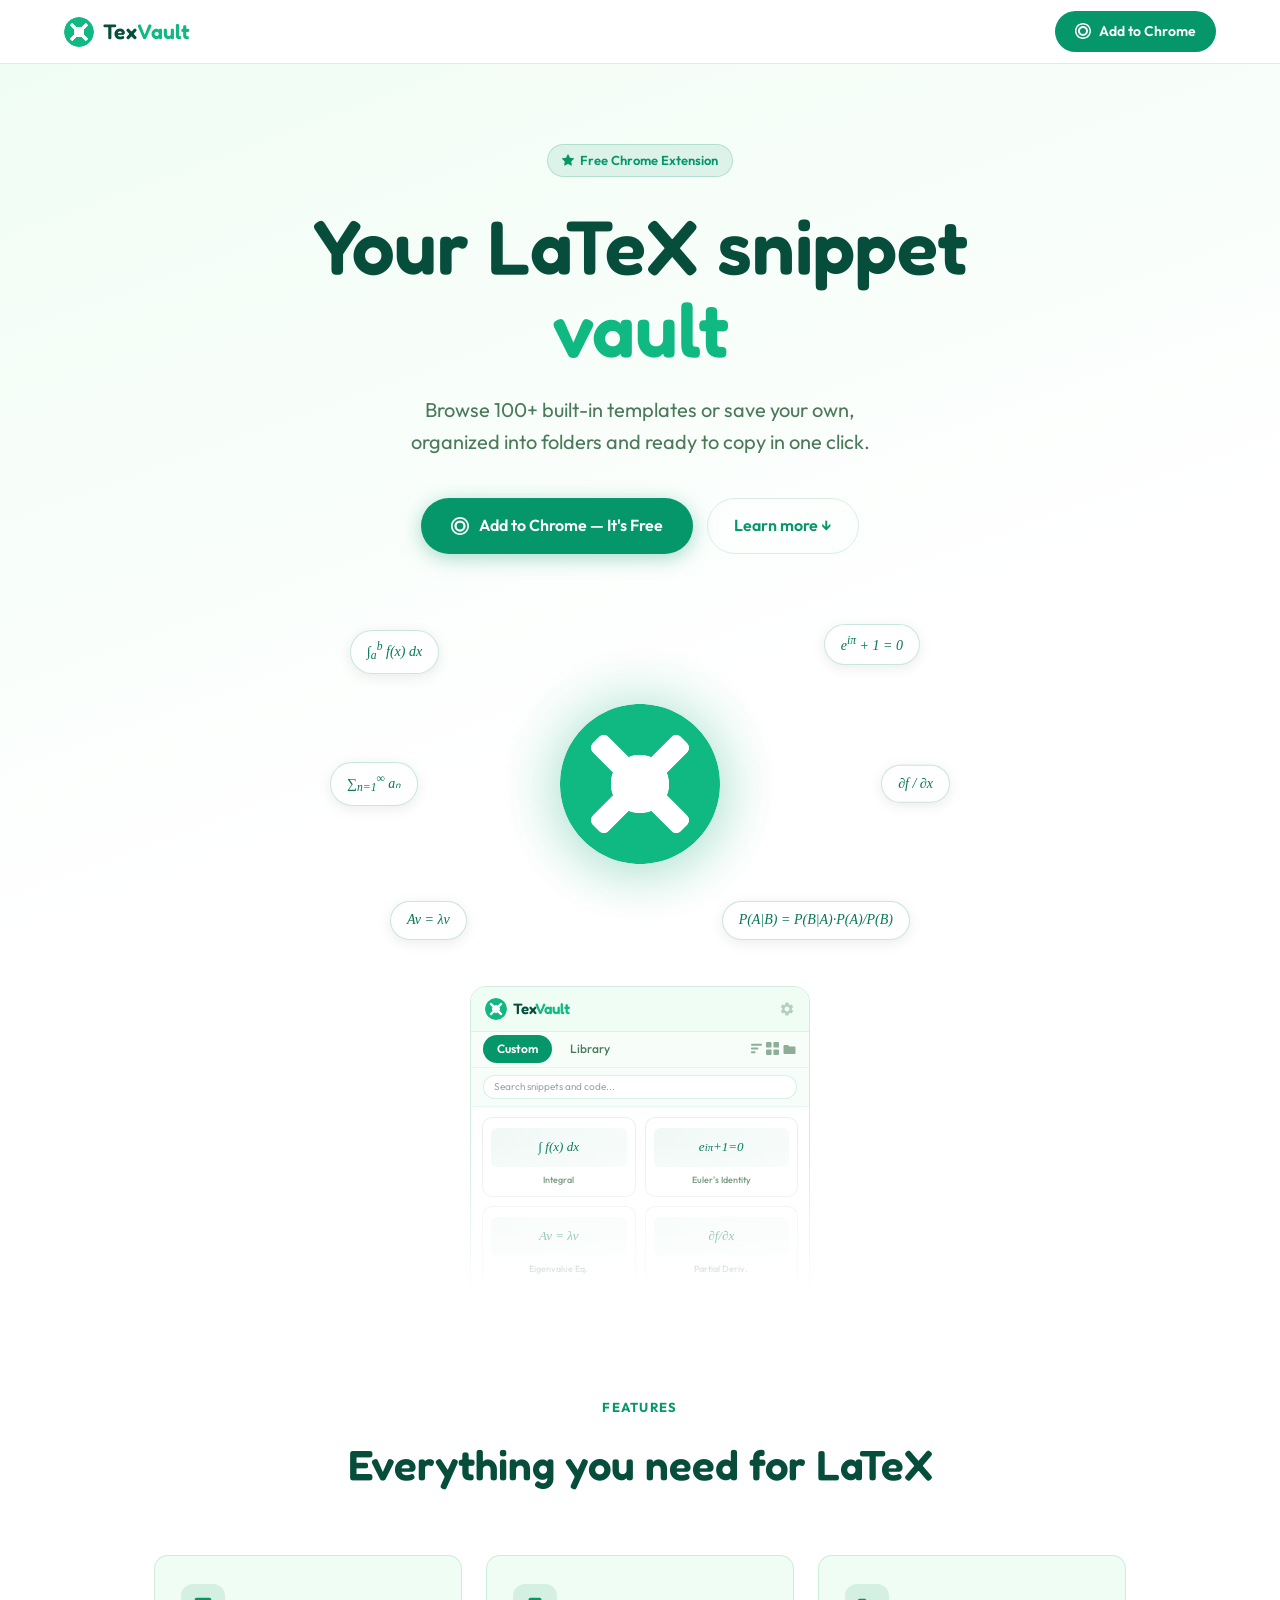
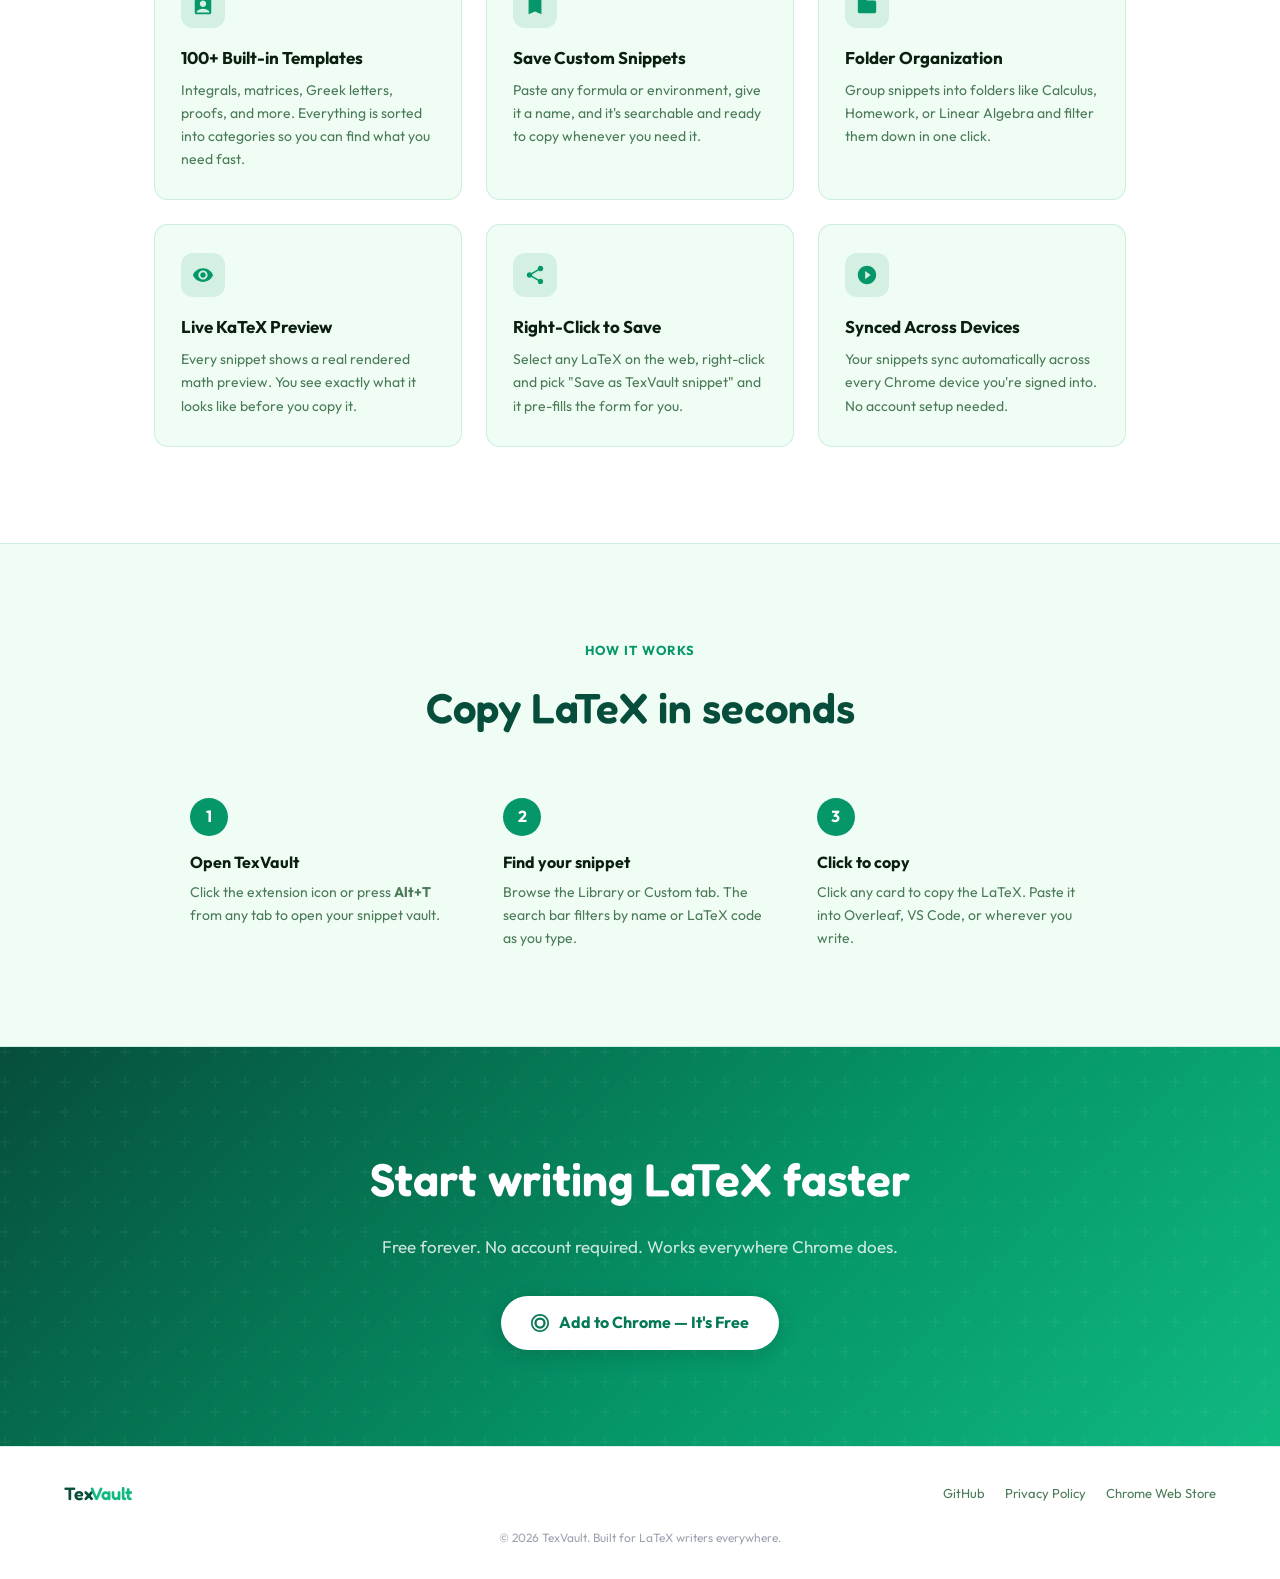
==== commit 4d776257: "Fix mockup logo/icons, add scroll fade-in on feature cards Co-Authored-By: Claude Sonnet 4.6 <norepl" ====
--- a/docs/index.html
+++ b/docs/index.html
@@ -346,6 +346,18 @@
     .footer-links a:hover { color: var(--accent); }
     .footer-copy { font-size: 12px; color: #9ca3af; width: 100%; text-align: center; margin-top: 8px; }
     @media (max-width: 600px) { footer { justify-content: center; text-align: center; } .footer-links { justify-content: center; } }
+
+    /* Feature card fade-in */
+    .feature-card {
+      opacity: 0;
+      transform: translateY(22px);
+    }
+    .feature-card.visible {
+      animation: card-appear 0.55s cubic-bezier(0.16, 1, 0.3, 1) forwards;
+    }
+    @keyframes card-appear {
+      to { opacity: 1; transform: translateY(0); }
+    }
   </style>
 </head>
 <body>
@@ -405,7 +417,7 @@
       <!-- Header -->
       <div class="mock-header">
         <div class="mock-logo">
-          <div class="mock-logo-dot"></div>
+          <img src="texvaultlogo.svg" alt="" style="width:22px;height:22px;flex-shrink:0;">
           <span class="mock-logo-text">Tex<span>Vault</span></span>
         </div>
         <svg class="mock-gear" viewBox="0 0 24 24" fill="#4a7a58"><path d="M19.14 12.94c.04-.3.06-.61.06-.94 0-.32-.02-.64-.07-.94l2.03-1.58c.18-.14.23-.41.12-.61l-1.92-3.32c-.12-.22-.37-.29-.59-.22l-2.39.96c-.5-.38-1.03-.7-1.62-.94l-.36-2.54c-.04-.24-.24-.41-.48-.41h-3.84c-.24 0-.43.17-.47.41l-.36 2.54c-.59.24-1.13.57-1.62.94l-2.39-.96c-.22-.08-.47 0-.59.22L2.74 8.87c-.12.21-.08.47.12.61l2.03 1.58c-.05.3-.09.63-.09.94s.02.64.07.94l-2.03 1.58c-.18.14-.23.41-.12.61l1.92 3.32c.12.22.37.29.59.22l2.39-.96c.5.38 1.03.7 1.62.94l.36 2.54c.05.24.24.41.48.41h3.84c.24 0 .44-.17.47-.41l.36-2.54c.59-.24 1.13-.56 1.62-.94l2.39.96c.22.08.47 0 .59-.22l1.92-3.32c.12-.22.07-.47-.12-.61l-2.01-1.58zM12 15.6c-1.98 0-3.6-1.62-3.6-3.6s1.62-3.6 3.6-3.6 3.6 1.62 3.6 3.6-1.62 3.6-3.6 3.6z"/></svg>
@@ -417,9 +429,12 @@
           <span class="mock-tab">Library</span>
         </div>
         <div class="mock-icons">
-          <div class="mock-icon-dot"></div>
-          <div class="mock-icon-dot"></div>
-          <div class="mock-icon-dot"></div>
+          <!-- sort lines -->
+          <svg width="13" height="13" viewBox="0 0 14 14" fill="rgba(74,122,88,0.6)"><rect x="1" y="2" width="12" height="2" rx="1"/><rect x="1" y="6" width="8" height="2" rx="1"/><rect x="1" y="10" width="5" height="2" rx="1"/></svg>
+          <!-- 2x2 grid -->
+          <svg width="13" height="13" viewBox="0 0 14 14" fill="rgba(74,122,88,0.6)"><rect x="0" y="0" width="6" height="6" rx="1"/><rect x="8" y="0" width="6" height="6" rx="1"/><rect x="0" y="8" width="6" height="6" rx="1"/><rect x="8" y="8" width="6" height="6" rx="1"/></svg>
+          <!-- folder -->
+          <svg width="15" height="15" viewBox="0 0 15 15" fill="rgba(74,122,88,0.6)"><path d="M1.5 4a1 1 0 011-1H5.8l1.1 1.1a1 1 0 00.7.3H12.5a1 1 0 011 1V11a1 1 0 01-1 1h-10a1 1 0 01-1-1V4z"/></svg>
         </div>
       </div>
       <!-- Search -->
@@ -535,5 +550,20 @@
   <p class="footer-copy">© 2026 TexVault. Built for LaTeX writers everywhere.</p>
 </footer>
 
+<script>
+  const cards = document.querySelectorAll('.feature-card');
+  const observer = new IntersectionObserver((entries) => {
+    entries.forEach(entry => {
+      if (entry.isIntersecting) {
+        const card = entry.target;
+        const i = [...cards].indexOf(card);
+        card.style.animationDelay = `${i * 80}ms`;
+        card.classList.add('visible');
+        observer.unobserve(card);
+      }
+    });
+  }, { threshold: 0.12 });
+  cards.forEach(c => observer.observe(c));
+</script>
 </body>
 </html>
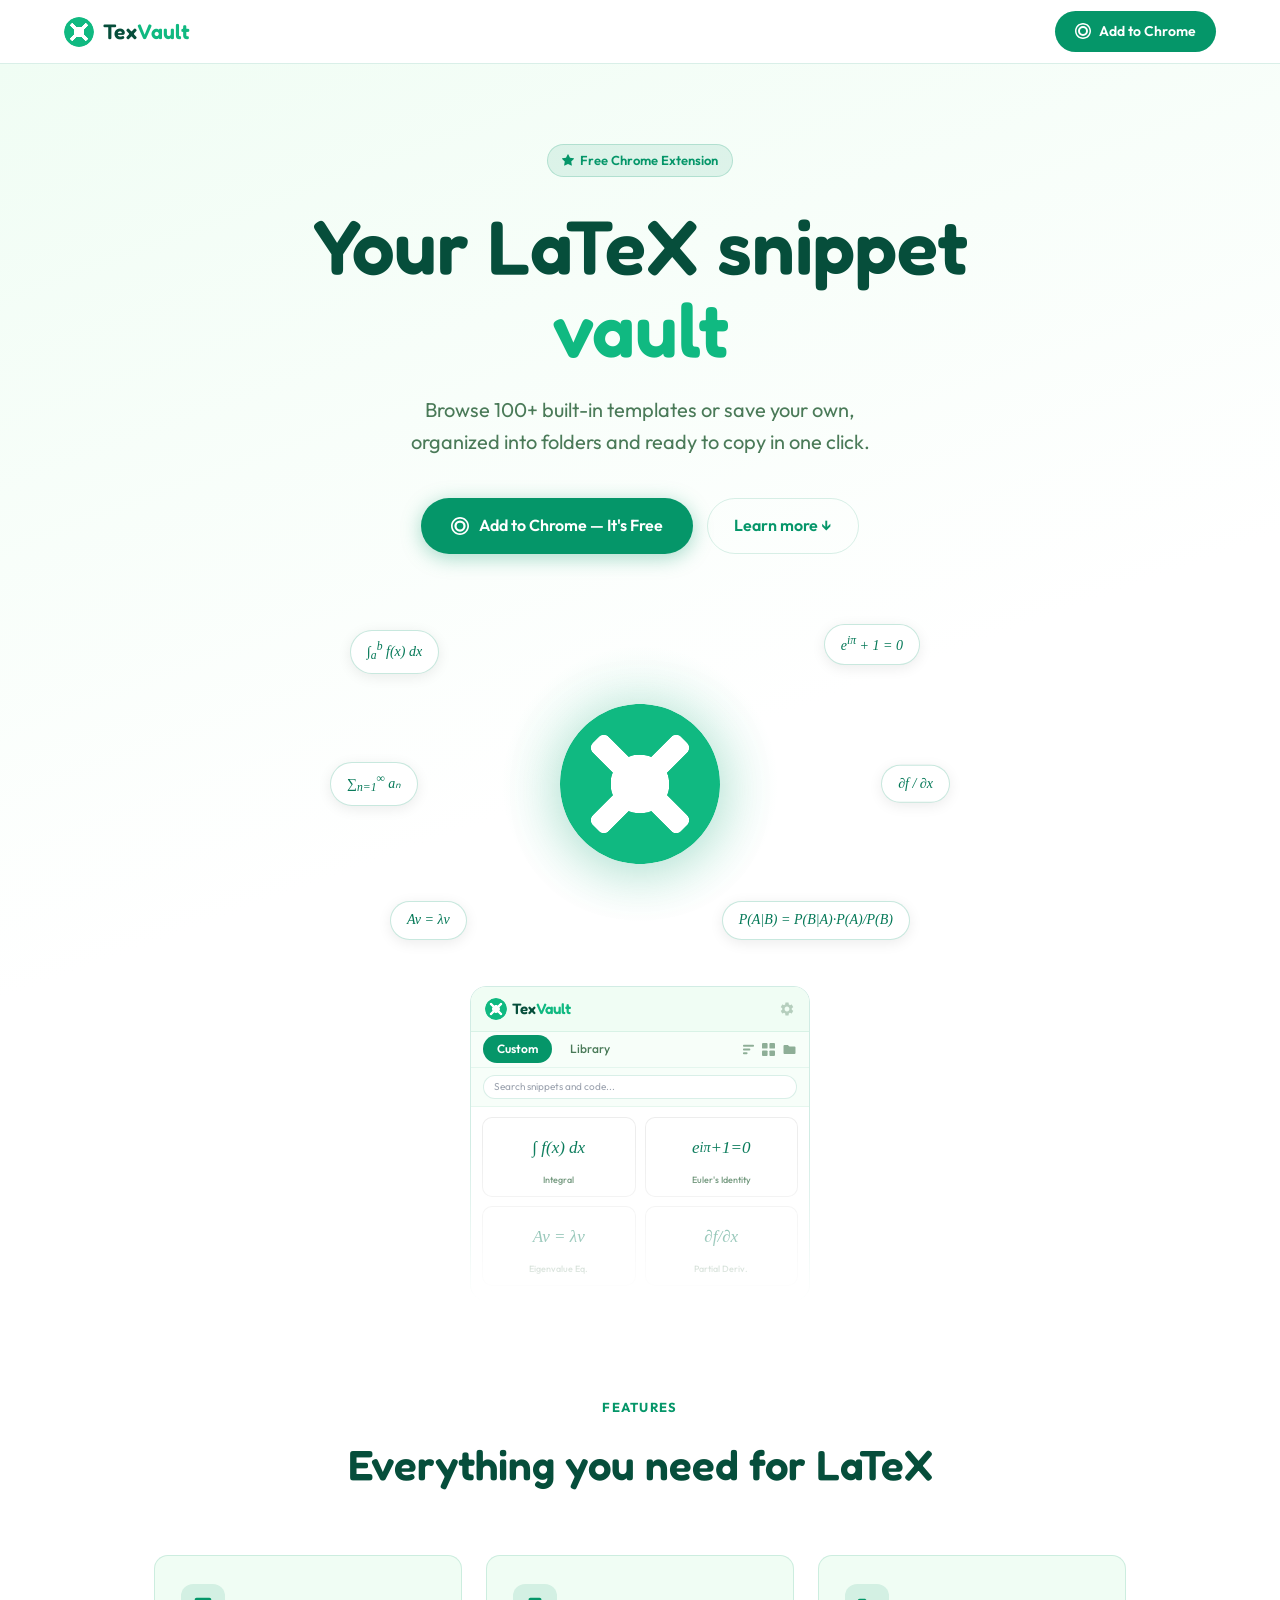
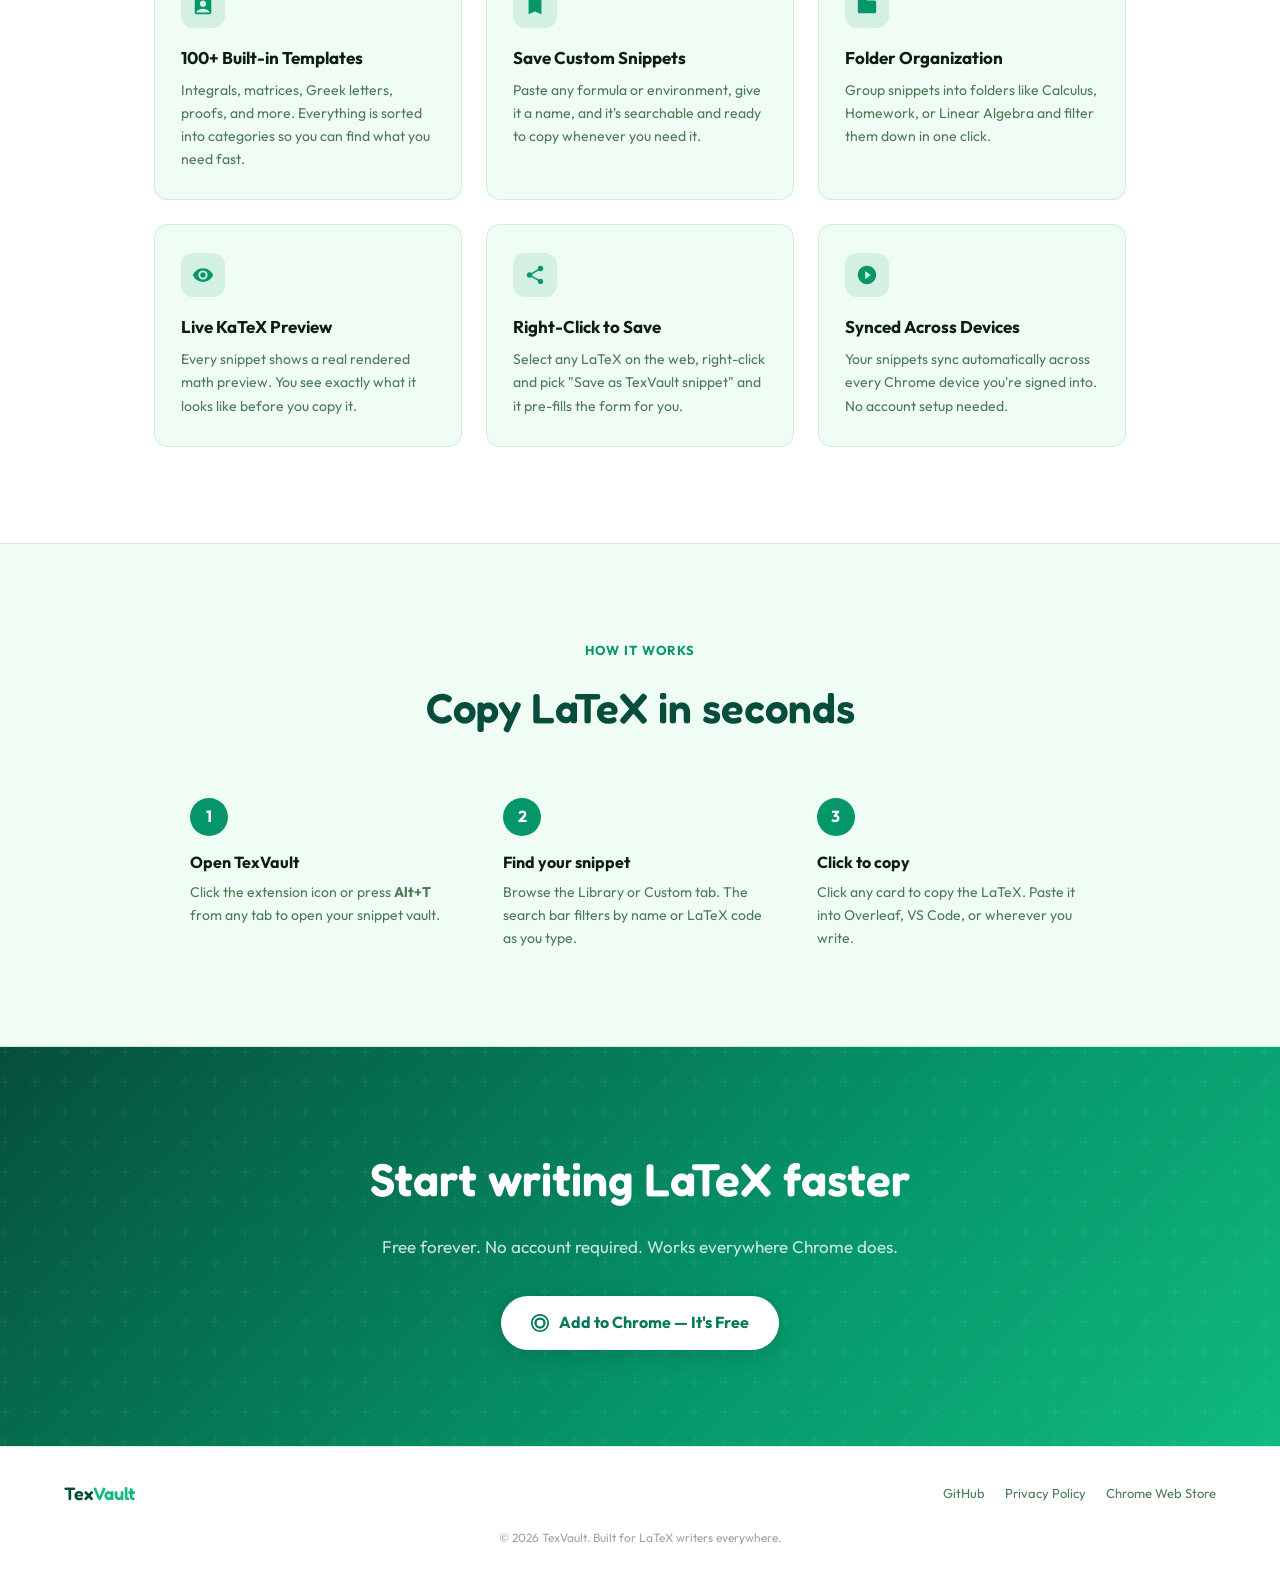
==== commit eccdc078: "Fix Tex/Vault kerning overlap in mockup header and footer; improve mock icons gap and card preview s" ====
--- a/docs/index.html
+++ b/docs/index.html
@@ -206,10 +206,13 @@
       background: #f0fdf4;
       border-bottom: 1px solid rgba(5,150,105,0.10);
     }
-    .mock-logo { display: flex; align-items: center; gap: 6px; }
-    .mock-logo-dot { width: 22px; height: 22px; background: #10b981; border-radius: 50%; }
-    .mock-logo-text { font-family: 'Fredoka', sans-serif; font-size: 15px; font-weight: 600; color: #064e3b; }
-    .mock-logo-text span { color: #10b981; }
+    .mock-logo { display: flex; align-items: center; gap: 5px; }
+    .mock-logo-text {
+      font-family: 'Fredoka', sans-serif; font-size: 15px; font-weight: 600;
+      display: flex; align-items: baseline; gap: 0; white-space: nowrap;
+    }
+    .mock-tex   { color: #064e3b; }
+    .mock-vault { color: #10b981; }
     .mock-gear { width: 16px; height: 16px; opacity: 0.35; }
 
     /* Mockup tabs */
@@ -226,7 +229,7 @@
       padding: 4px 14px; border-radius: 99px;
     }
     .mock-tab.active { background: #059669; color: #fff; font-weight: 600; }
-    .mock-icons { display: flex; gap: 3px; }
+    .mock-icons { display: flex; gap: 7px; align-items: center; }
     .mock-icon-dot { width: 18px; height: 18px; background: rgba(5,150,105,0.12); border-radius: 4px; }
 
     /* Mockup search */
@@ -261,11 +264,11 @@
     }
     .mock-card-preview {
       flex: 1; width: 100%;
-      background: linear-gradient(135deg, rgba(5,150,105,0.06), rgba(5,150,105,0.03));
+      background: transparent;
       border-radius: 6px;
       display: flex; align-items: center; justify-content: center;
       font-family: 'Georgia', serif; font-style: italic;
-      font-size: 13px; color: #047857;
+      font-size: 17px; color: #047857;
     }
     .mock-card-name {
       font-size: 9px; color: #4a7a58; font-weight: 500;
@@ -339,8 +342,12 @@
       padding: 32px 5%; display: flex; align-items: center; justify-content: space-between;
       flex-wrap: wrap; gap: 12px; border-top: 1px solid var(--border);
     }
-    .footer-logo { font-family: 'Fredoka', sans-serif; font-size: 18px; font-weight: 600; color: #064e3b; text-decoration: none; }
-    .footer-logo span { color: #10b981; }
+    .footer-logo {
+      font-family: 'Fredoka', sans-serif; font-size: 18px; font-weight: 600;
+      text-decoration: none; display: flex; align-items: baseline; gap: 0;
+    }
+    .footer-tex   { color: #064e3b; }
+    .footer-vault { color: #10b981; }
     .footer-links { display: flex; gap: 20px; flex-wrap: wrap; }
     .footer-links a { font-size: 13px; color: var(--muted); text-decoration: none; transition: color 150ms ease; }
     .footer-links a:hover { color: var(--accent); }
@@ -418,7 +425,7 @@
       <div class="mock-header">
         <div class="mock-logo">
           <img src="texvaultlogo.svg" alt="" style="width:22px;height:22px;flex-shrink:0;">
-          <span class="mock-logo-text">Tex<span>Vault</span></span>
+          <span class="mock-logo-text"><span class="mock-tex">Tex</span><span class="mock-vault">Vault</span></span>
         </div>
         <svg class="mock-gear" viewBox="0 0 24 24" fill="#4a7a58"><path d="M19.14 12.94c.04-.3.06-.61.06-.94 0-.32-.02-.64-.07-.94l2.03-1.58c.18-.14.23-.41.12-.61l-1.92-3.32c-.12-.22-.37-.29-.59-.22l-2.39.96c-.5-.38-1.03-.7-1.62-.94l-.36-2.54c-.04-.24-.24-.41-.48-.41h-3.84c-.24 0-.43.17-.47.41l-.36 2.54c-.59.24-1.13.57-1.62.94l-2.39-.96c-.22-.08-.47 0-.59.22L2.74 8.87c-.12.21-.08.47.12.61l2.03 1.58c-.05.3-.09.63-.09.94s.02.64.07.94l-2.03 1.58c-.18.14-.23.41-.12.61l1.92 3.32c.12.22.37.29.59.22l2.39-.96c.5.38 1.03.7 1.62.94l.36 2.54c.05.24.24.41.48.41h3.84c.24 0 .44-.17.47-.41l.36-2.54c.59-.24 1.13-.56 1.62-.94l2.39.96c.22.08.47 0 .59-.22l1.92-3.32c.12-.22.07-.47-.12-.61l-2.01-1.58zM12 15.6c-1.98 0-3.6-1.62-3.6-3.6s1.62-3.6 3.6-3.6 3.6 1.62 3.6 3.6-1.62 3.6-3.6 3.6z"/></svg>
       </div>
@@ -541,7 +548,7 @@
 
 <!-- FOOTER -->
 <footer>
-  <a class="footer-logo" href="#">Tex<span>Vault</span></a>
+  <a class="footer-logo" href="#"><span class="footer-tex">Tex</span><span class="footer-vault">Vault</span></a>
   <div class="footer-links">
     <a href="https://github.com/evan-lynch/TexVault" target="_blank" rel="noopener">GitHub</a>
     <a href="privacy.html">Privacy Policy</a>
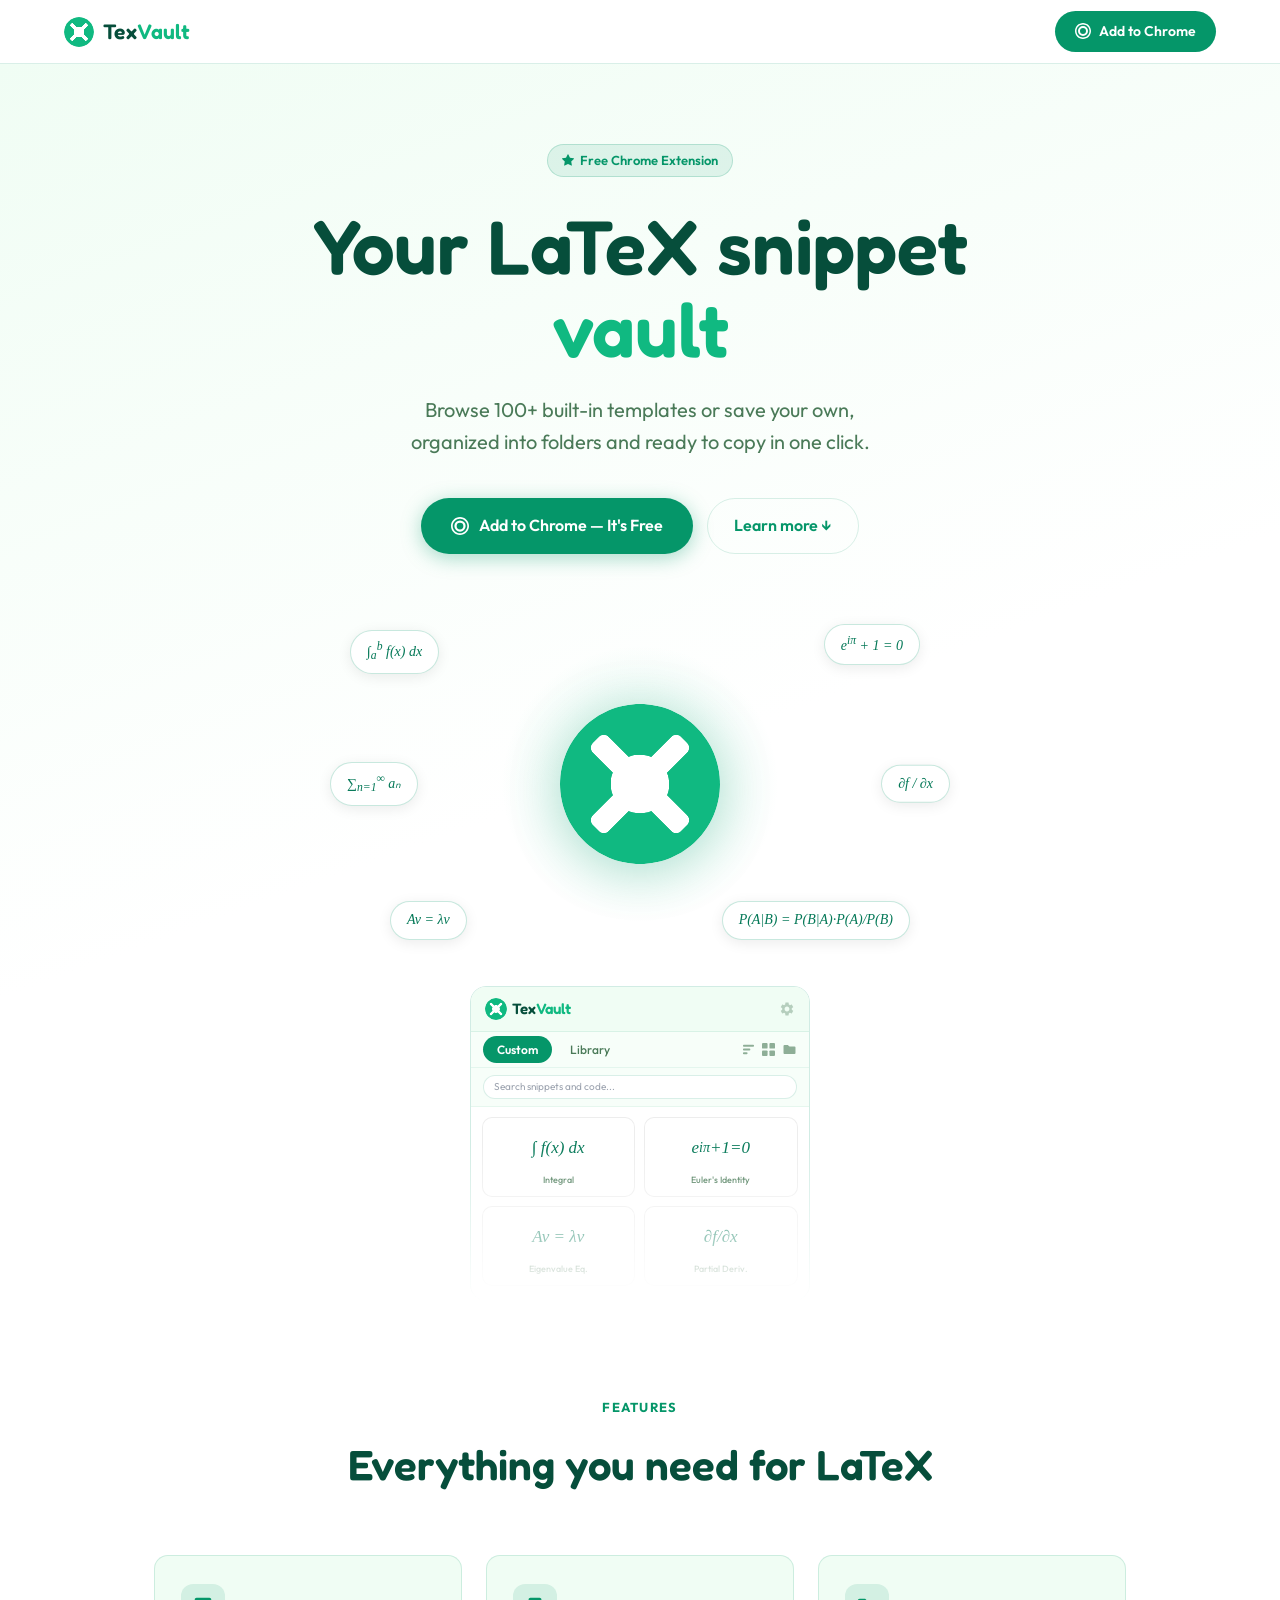
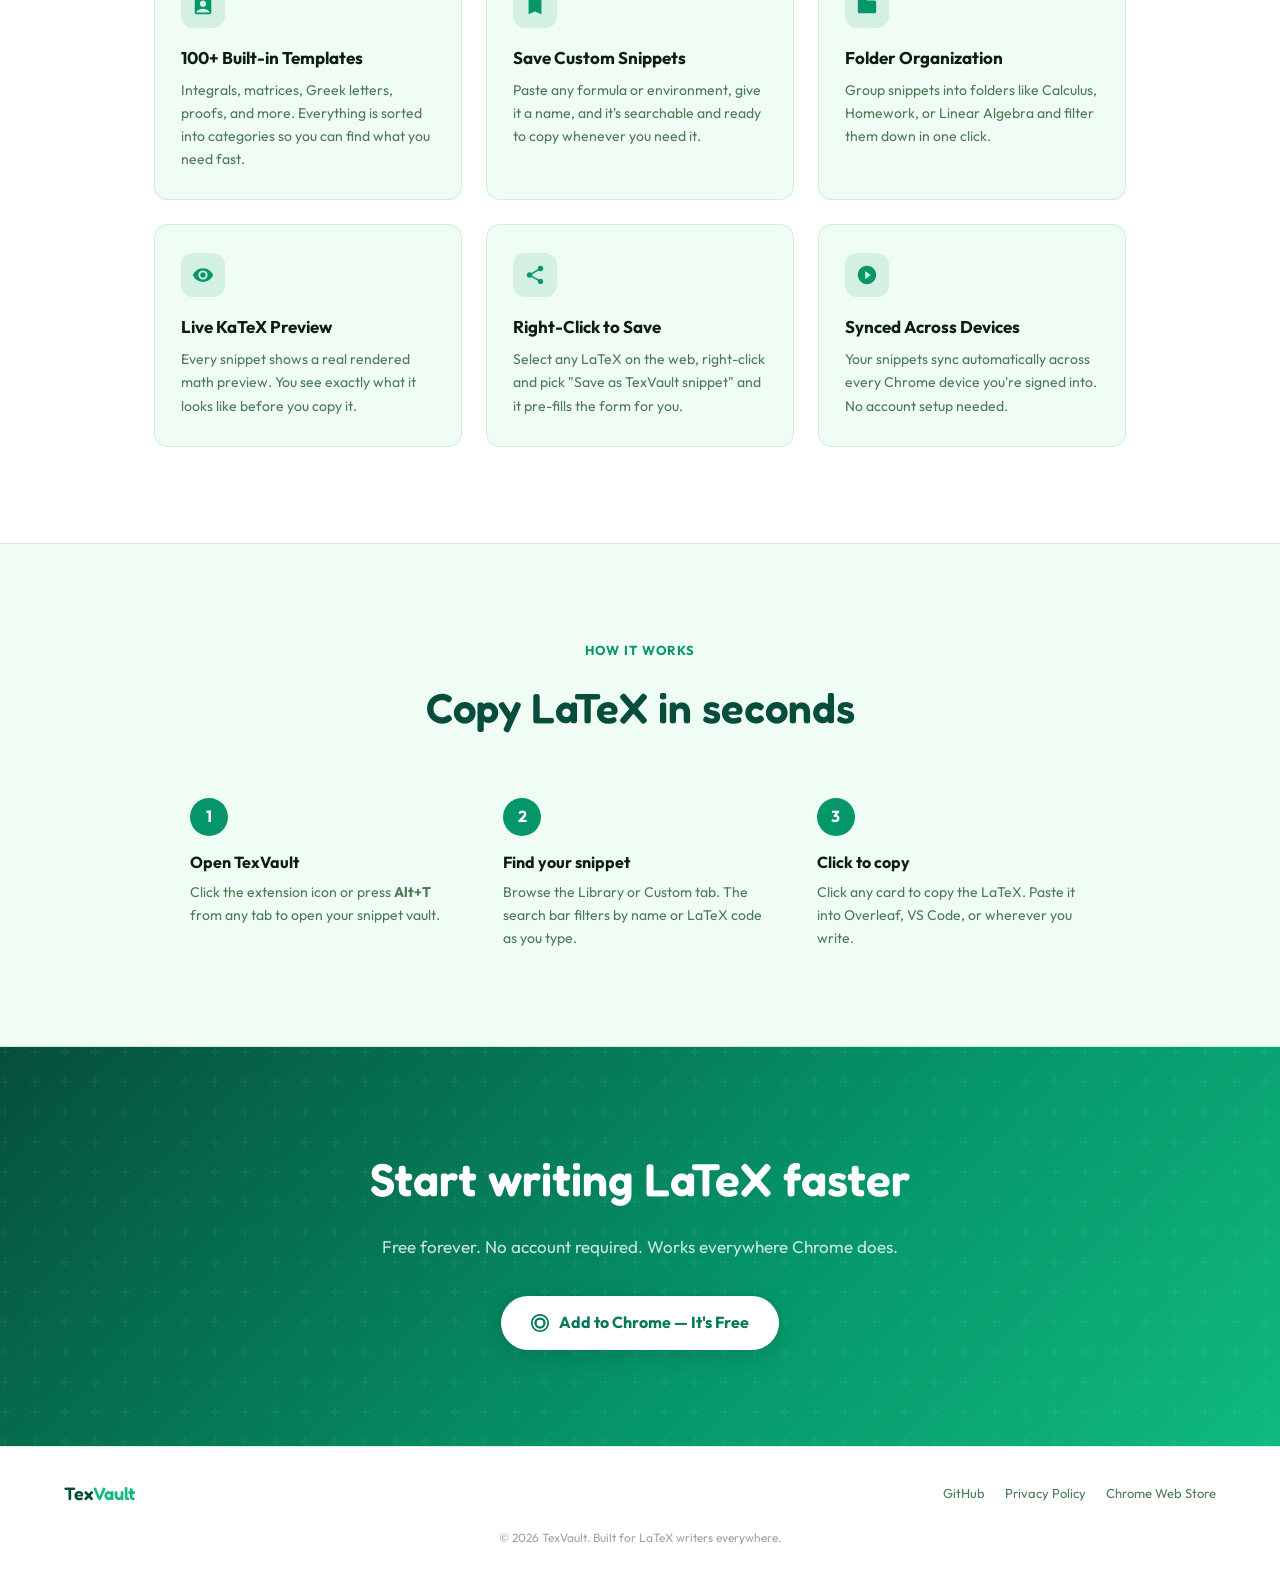
==== commit 99d63def: "Add Google Search Console verification meta tag Co-Authored-By: Claude Sonnet 4.6 <noreply@anthropic" ====
--- a/docs/index.html
+++ b/docs/index.html
@@ -4,7 +4,7 @@
   <meta charset="UTF-8">
   <meta name="viewport" content="width=device-width, initial-scale=1">
   <meta name="description" content="TexVault: Your LaTeX snippet vault. Browse 100+ built-in templates or save your own, organized into folders and ready to copy instantly.">
-  <!-- <meta name="google-site-verification" content="PASTE_CODE_HERE"> -->
+  <meta name="google-site-verification" content="HfEAkBWlI6qGyN8zS80-Ah8qs3-hKqsZQSzVz0kq4TU">
   <title>TexVault: LaTeX Snippet Vault</title>
   <link rel="icon" type="image/svg+xml" href="texvaultlogo.svg">
   <link rel="preconnect" href="https://fonts.googleapis.com">
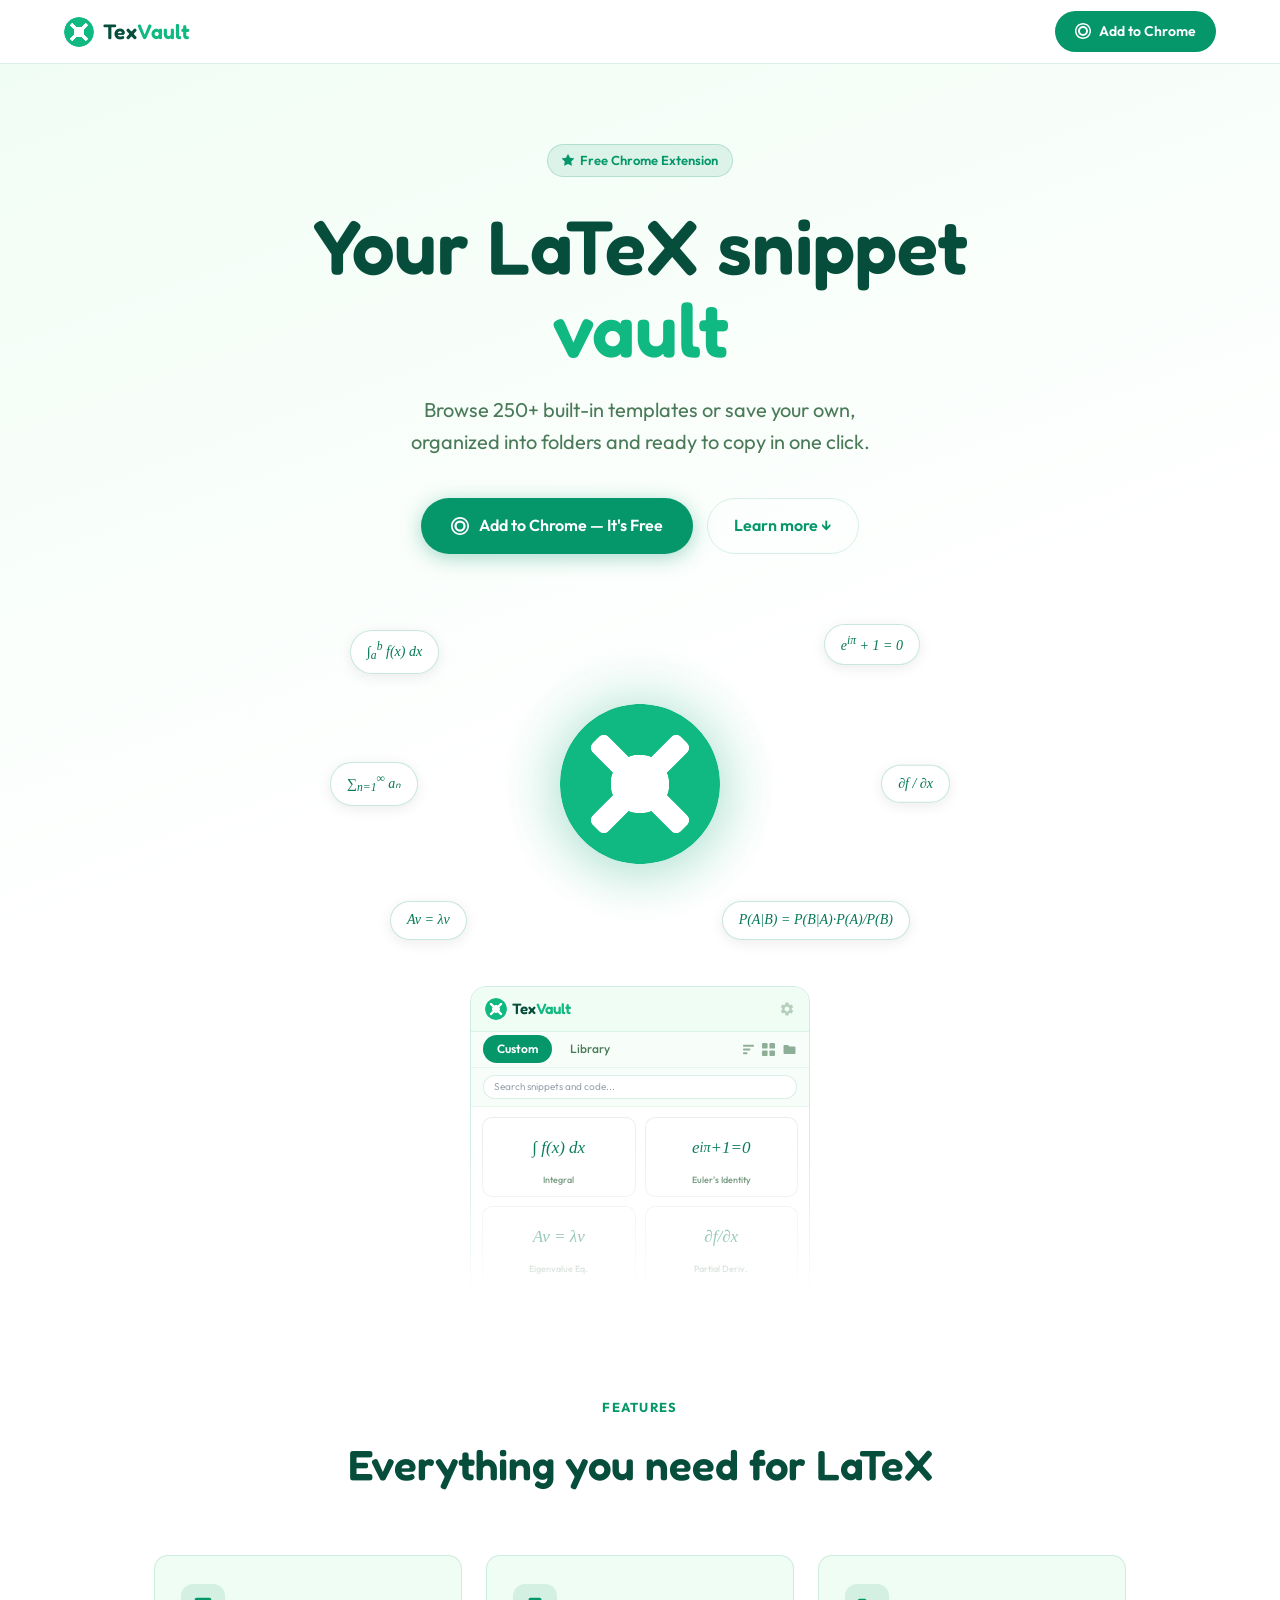
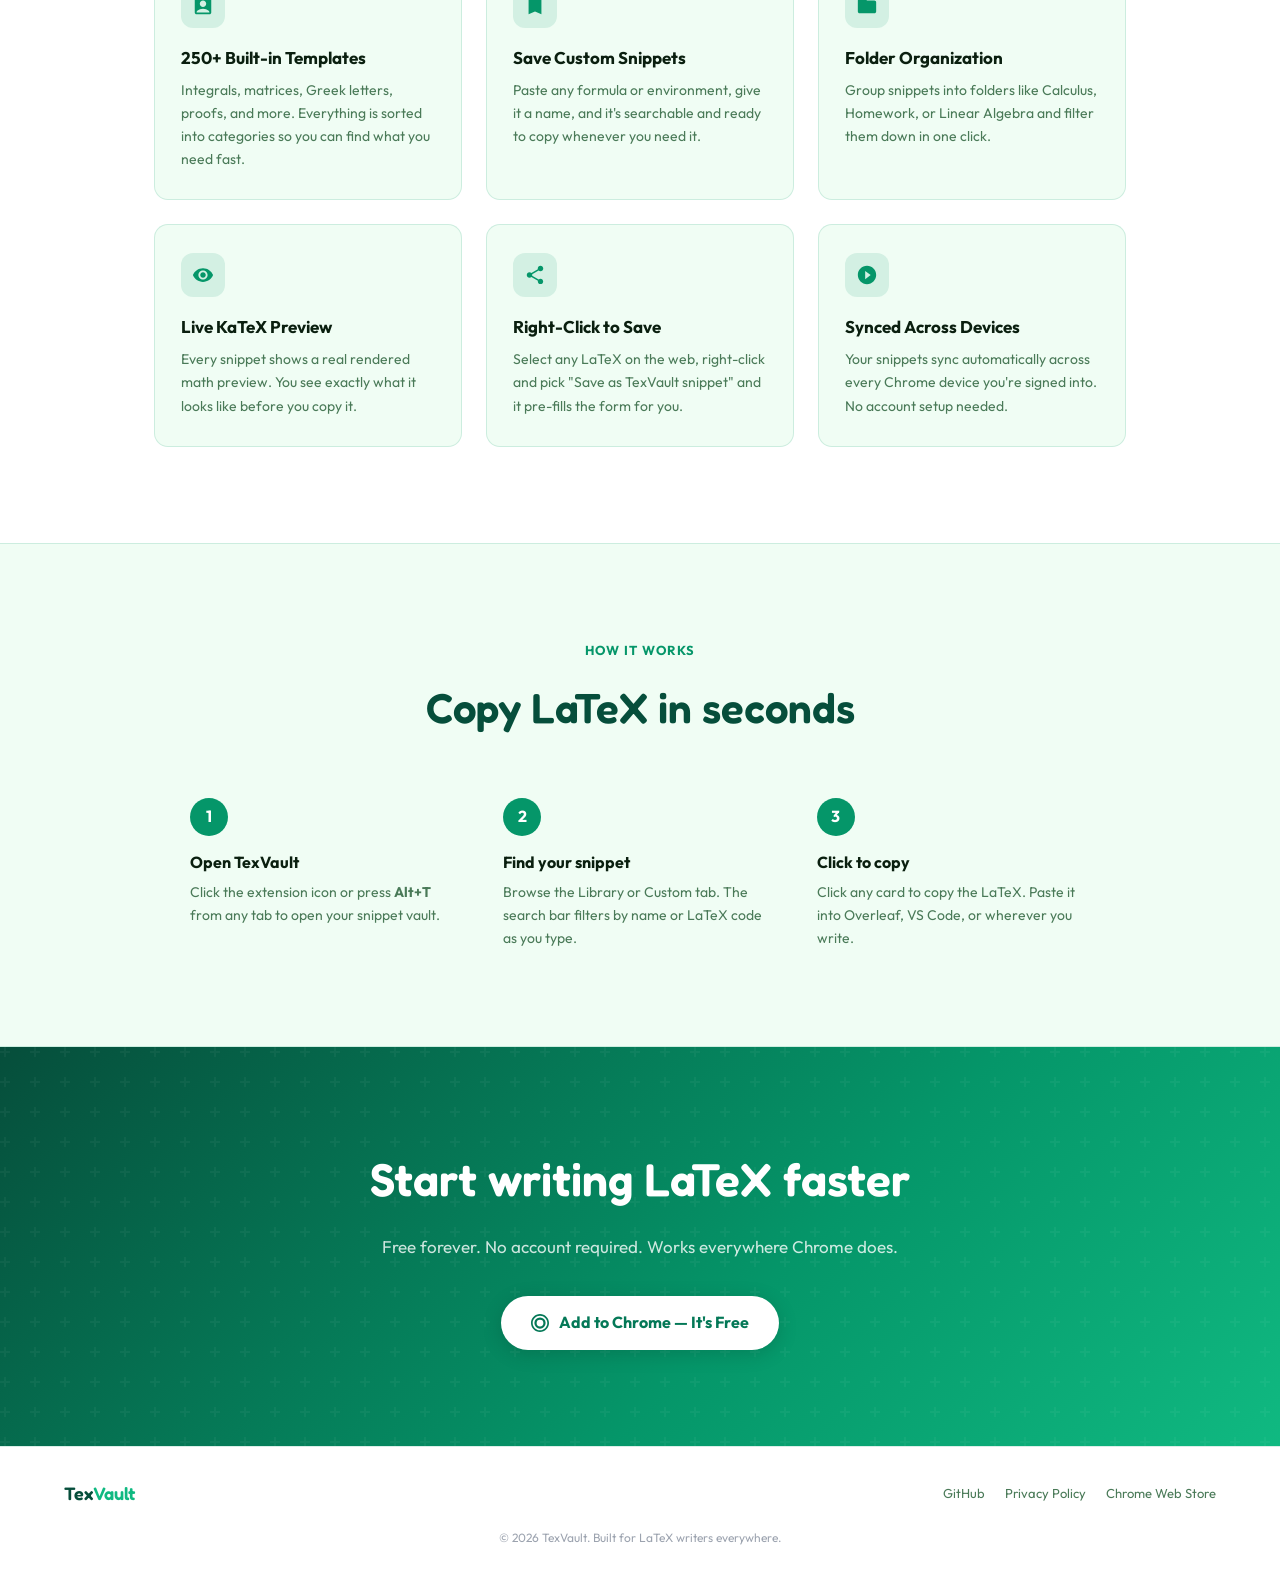
==== commit 078ed56d: "Update 100+ to 250+ across manifest description and landing page Co-Authored-By: Claude Sonnet 4.6 <" ====
--- a/docs/index.html
+++ b/docs/index.html
@@ -3,7 +3,7 @@
 <head>
   <meta charset="UTF-8">
   <meta name="viewport" content="width=device-width, initial-scale=1">
-  <meta name="description" content="TexVault: Your LaTeX snippet vault. Browse 100+ built-in templates or save your own, organized into folders and ready to copy instantly.">
+  <meta name="description" content="TexVault: Your LaTeX snippet vault. Browse 250+ built-in templates or save your own, organized into folders and ready to copy instantly.">
   <meta name="google-site-verification" content="HfEAkBWlI6qGyN8zS80-Ah8qs3-hKqsZQSzVz0kq4TU">
   <title>TexVault: LaTeX Snippet Vault</title>
   <link rel="icon" type="image/svg+xml" href="texvaultlogo.svg">
@@ -391,7 +391,7 @@
   </div>
 
   <h1>Your LaTeX snippet <span>vault</span></h1>
-  <p class="hero-sub">Browse 100+ built-in templates or save your own, organized into folders and ready to copy in one click.</p>
+  <p class="hero-sub">Browse 250+ built-in templates or save your own, organized into folders and ready to copy in one click.</p>
 
   <div class="hero-btns">
     <a class="btn-primary" href="https://chromewebstore.google.com/detail/texvault/mpkgpkncngpfbjoeamibkedcihonhbpo" target="_blank" rel="noopener">
@@ -480,7 +480,7 @@
   <div class="features-grid">
     <div class="feature-card">
       <div class="feature-icon"><svg width="22" height="22" viewBox="0 0 24 24" fill="currentColor"><path d="M19 3H5c-1.1 0-2 .9-2 2v14c0 1.1.9 2 2 2h14c1.1 0 2-.9 2-2V5c0-1.1-.9-2-2-2zm-7 3c1.93 0 3.5 1.57 3.5 3.5S13.93 13 12 13s-3.5-1.57-3.5-3.5S10.07 6 12 6zm7 13H5v-.23c0-.62.28-1.2.76-1.58C7.47 15.82 9.64 15 12 15s4.53.82 6.24 2.19c.48.38.76.97.76 1.58V19z"/></svg></div>
-      <h3>100+ Built-in Templates</h3>
+      <h3>250+ Built-in Templates</h3>
       <p>Integrals, matrices, Greek letters, proofs, and more. Everything is sorted into categories so you can find what you need fast.</p>
     </div>
     <div class="feature-card">
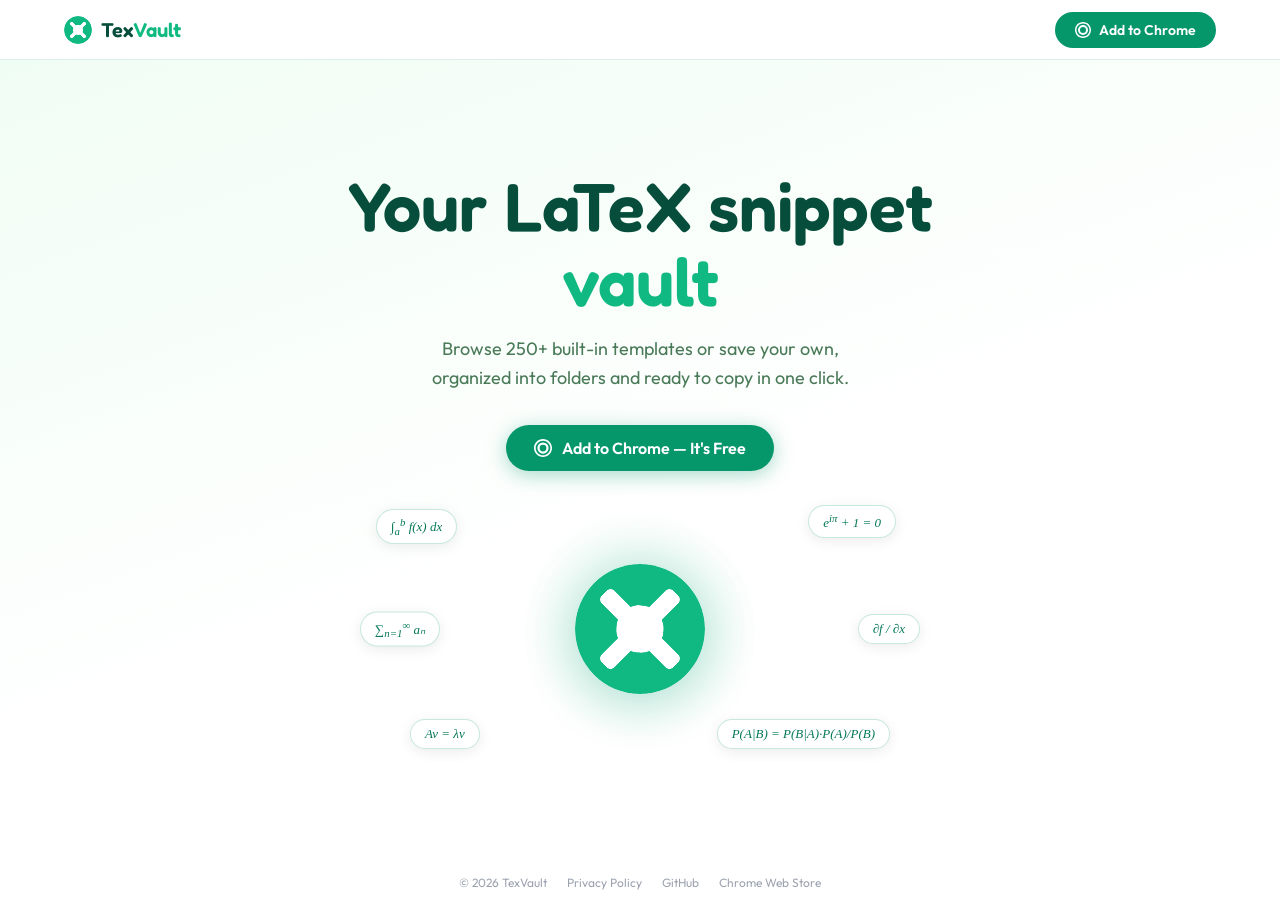
==== commit 86b604b4: "Simplify landing page to single viewport — remove Features/How/CTA/Footer sections Co-Authored-By: C" ====
--- a/docs/index.html
+++ b/docs/index.html
@@ -22,27 +22,29 @@
       --border:    rgba(5,150,105,0.15);
       --text:      #0a1f0f;
       --muted:     #4a7a58;
-      --radius:    14px;
-    }
-
-    html { scroll-behavior: smooth; }
-    body { font-family: 'Outfit', system-ui, sans-serif; color: var(--text); background: var(--bg); line-height: 1.6; }
+    }
+
+    html, body {
+      height: 100%;
+      overflow: hidden;
+      font-family: 'Outfit', system-ui, sans-serif;
+      color: var(--text);
+      background: var(--bg);
+    }
 
     /* ── NAV ── */
     nav {
-      position: sticky; top: 0; z-index: 100;
       display: flex; align-items: center; justify-content: space-between;
-      padding: 0 5%; height: 64px;
-      background: rgba(255,255,255,0.90);
+      padding: 0 5%; height: 60px;
+      background: rgba(255,255,255,0.92);
       backdrop-filter: blur(12px);
       border-bottom: 1px solid var(--border);
     }
-    .nav-logo { display: flex; align-items: center; gap: 9px; text-decoration: none; flex-shrink: 0; }
-    .nav-logo img { width: 30px; height: 30px; flex-shrink: 0; }
+    .nav-logo { display: flex; align-items: center; gap: 9px; text-decoration: none; }
+    .nav-logo img { width: 28px; height: 28px; flex-shrink: 0; }
     .nav-logo-wordmark {
       font-family: 'Fredoka', sans-serif;
-      font-size: 21px; font-weight: 600;
-      white-space: nowrap; letter-spacing: 0.4px;
+      font-size: 20px; font-weight: 600;
       display: flex; align-items: baseline; gap: 0;
     }
     .nav-tex   { color: #064e3b; }
@@ -58,95 +60,65 @@
 
     /* ── HERO ── */
     .hero {
-      display: flex; flex-direction: column; align-items: center; text-align: center;
-      padding: 80px 5% 0;
+      height: calc(100vh - 60px);
+      display: flex; flex-direction: column; align-items: center; justify-content: center;
+      text-align: center;
+      padding: 0 5% 32px;
       background: linear-gradient(160deg, #f0fdf4 0%, #ffffff 55%);
       position: relative; overflow: hidden;
     }
-    .hero-badge {
-      display: inline-flex; align-items: center; gap: 6px;
-      background: rgba(5,150,105,0.10); color: var(--accent);
-      font-size: 13px; font-weight: 600;
-      padding: 5px 14px; border-radius: 999px;
-      border: 1px solid rgba(5,150,105,0.20);
-      margin-bottom: 28px;
-    }
+
     .hero h1 {
       font-family: 'Fredoka', sans-serif;
-      font-size: clamp(42px, 7vw, 76px); font-weight: 600; line-height: 1.1;
-      color: #064e3b; max-width: 780px; margin-bottom: 22px;
+      font-size: clamp(38px, 6vw, 68px); font-weight: 600; line-height: 1.1;
+      color: #064e3b; max-width: 700px; margin-bottom: 16px;
     }
     .hero h1 span { color: #10b981; }
     .hero-sub {
-      font-size: clamp(16px, 2.5vw, 20px); color: var(--muted);
-      max-width: 500px; margin-bottom: 40px;
-    }
-    .hero-btns { display: flex; gap: 14px; flex-wrap: wrap; justify-content: center; margin-bottom: 0; }
+      font-size: clamp(15px, 2vw, 18px); color: var(--muted);
+      max-width: 460px; margin-bottom: 32px; line-height: 1.6;
+    }
 
     .btn-primary {
       display: inline-flex; align-items: center; gap: 10px;
       background: var(--accent); color: #fff;
       font-family: 'Outfit', sans-serif; font-size: 16px; font-weight: 600;
-      padding: 14px 30px; border-radius: 999px; text-decoration: none;
+      padding: 13px 28px; border-radius: 999px; text-decoration: none;
       box-shadow: 0 4px 20px rgba(5,150,105,0.35);
       transition: background 150ms ease, transform 150ms ease, box-shadow 150ms ease;
     }
     .btn-primary:hover { background: var(--accent-lt); transform: translateY(-2px); box-shadow: 0 8px 28px rgba(5,150,105,0.40); }
-    .btn-secondary {
-      display: inline-flex; align-items: center; gap: 8px;
-      background: transparent; color: var(--accent);
-      font-family: 'Outfit', sans-serif; font-size: 16px; font-weight: 600;
-      padding: 14px 26px; border-radius: 999px;
-      border: 1.5px solid var(--border); text-decoration: none;
-      transition: background 150ms ease, border-color 150ms ease;
-    }
-    .btn-secondary:hover { background: var(--surface); border-color: var(--accent); }
-
-    /* ── HERO VISUAL ── */
-    .hero-visual {
+
+    /* ── LOGO + CHIPS ── */
+    .hero-logo-area {
       position: relative;
-      width: 100%;
-      max-width: 680px;
-      margin-top: 60px;
-      display: flex;
-      flex-direction: column;
-      align-items: center;
-    }
-
-    /* Big logo with glow */
+      width: 560px;
+      height: 260px;
+      display: flex; align-items: center; justify-content: center;
+      flex-shrink: 0;
+      margin-top: 28px;
+    }
+
+    @media (max-width: 600px) {
+      .hero-logo-area { width: 320px; height: 220px; }
+      .formula-chip { display: none; }
+      .formula-chip.chip-c, .formula-chip.chip-d { display: block; font-size: 12px; }
+    }
+
     .hero-logo-wrap {
       position: relative;
-      width: 200px; height: 200px;
+      width: 160px; height: 160px;
       display: flex; align-items: center; justify-content: center;
-      flex-shrink: 0;
     }
     .hero-logo-glow {
-      position: absolute;
-      inset: -40px;
+      position: absolute; inset: -40px;
       background: radial-gradient(circle, rgba(16,185,129,0.18) 0%, transparent 70%);
       pointer-events: none;
     }
     .hero-logo-wrap img {
-      width: 160px; height: 160px;
+      width: 130px; height: 130px;
       filter: drop-shadow(0 6px 24px rgba(5,150,105,0.25));
       position: relative; z-index: 1;
-    }
-
-    /* Formula chips — positioned relative to .hero-logo-area */
-    .hero-logo-area {
-      position: relative;
-      width: 620px;
-      height: 340px;
-      display: flex;
-      align-items: center;
-      justify-content: center;
-      flex-shrink: 0;
-    }
-
-    @media (max-width: 660px) {
-      .hero-logo-area { width: 340px; height: 280px; }
-      .formula-chip { display: none; }
-      .formula-chip.chip-c, .formula-chip.chip-d { display: block; font-size: 12px; }
     }
 
     .formula-chip {
@@ -154,222 +126,40 @@
       background: #fff;
       border: 1px solid rgba(5,150,105,0.22);
       border-radius: 99px;
-      padding: 7px 16px;
-      font-family: 'Georgia', serif;
-      font-style: italic;
-      font-size: 14px;
-      color: var(--accent-dk);
+      padding: 6px 14px;
+      font-family: 'Georgia', serif; font-style: italic;
+      font-size: 13px; color: var(--accent-dk);
       box-shadow: 0 3px 14px rgba(0,0,0,0.08);
       white-space: nowrap;
     }
 
-    /* Positions around center logo */
-    .chip-a { top:  16px; left:  20px;  animation: drift-a 6s ease-in-out infinite; }
-    .chip-b { top:  10px; right: 30px;  animation: drift-b 7s ease-in-out infinite 0.8s; }
-    .chip-c { top: 50%;  left:  0px;   transform: translateY(-50%); animation: drift-c 5.5s ease-in-out infinite 0.3s; }
-    .chip-d { top: 50%;  right: 0px;   transform: translateY(-50%); animation: drift-d 6.5s ease-in-out infinite 1.2s; }
-    .chip-e { bottom: 14px; left: 60px;  animation: drift-e 7.5s ease-in-out infinite 0.6s; }
-    .chip-f { bottom: 14px; right: 40px; animation: drift-f 5.8s ease-in-out infinite 1.5s; }
+    .chip-a { top:  10px; left:  16px;  animation: drift-a 6s ease-in-out infinite; }
+    .chip-b { top:   6px; right: 24px;  animation: drift-b 7s ease-in-out infinite 0.8s; }
+    .chip-c { top: 50%;  left:   0;    transform: translateY(-50%); animation: drift-c 5.5s ease-in-out infinite 0.3s; }
+    .chip-d { top: 50%;  right:  0;    transform: translateY(-50%); animation: drift-d 6.5s ease-in-out infinite 1.2s; }
+    .chip-e { bottom: 10px; left: 50px;  animation: drift-e 7.5s ease-in-out infinite 0.6s; }
+    .chip-f { bottom: 10px; right: 30px; animation: drift-f 5.8s ease-in-out infinite 1.5s; }
 
     @keyframes drift-a { 0%,100% { transform: translate(0,0) rotate(-4deg); } 50% { transform: translate(6px,-10px) rotate(-2deg); } }
     @keyframes drift-b { 0%,100% { transform: translate(0,0) rotate(3deg); }  50% { transform: translate(-8px,-8px) rotate(5deg); } }
-    @keyframes drift-c { 0%,100% { transform: translateY(-50%) translate(0,0); } 50% { transform: translateY(calc(-50% - 8px)) translate(4px, 0); } }
-    @keyframes drift-d { 0%,100% { transform: translateY(-50%) translate(0,0); } 50% { transform: translateY(calc(-50% + 9px)) translate(-5px, 0); } }
+    @keyframes drift-c { 0%,100% { transform: translateY(-50%) translate(0,0); } 50% { transform: translateY(calc(-50% - 8px)) translate(4px,0); } }
+    @keyframes drift-d { 0%,100% { transform: translateY(-50%) translate(0,0); } 50% { transform: translateY(calc(-50% + 9px)) translate(-5px,0); } }
     @keyframes drift-e { 0%,100% { transform: translate(0,0) rotate(-2deg); } 50% { transform: translate(-6px,8px) rotate(-4deg); } }
     @keyframes drift-f { 0%,100% { transform: translate(0,0) rotate(4deg); }  50% { transform: translate(5px,10px) rotate(2deg); } }
 
-    /* ── EXTENSION MOCKUP ── */
-    .ext-mockup {
-      width: 340px;
-      background: #fff;
-      border: 1px solid rgba(5,150,105,0.18);
-      border-radius: 16px;
-      box-shadow: 0 20px 60px rgba(0,0,0,0.10), 0 4px 16px rgba(5,150,105,0.08);
-      overflow: hidden;
-      margin-top: 32px;
-      /* fade+slide in */
-      animation: mockup-enter 0.9s cubic-bezier(0.16,1,0.3,1) 0.4s both;
-      /* gradient mask fades out the bottom */
-      -webkit-mask-image: linear-gradient(to bottom, black 50%, transparent 100%);
-      mask-image: linear-gradient(to bottom, black 50%, transparent 100%);
-    }
-
-    @keyframes mockup-enter {
-      from { opacity: 0; transform: translateY(28px); }
-      to   { opacity: 1; transform: translateY(0); }
-    }
-
-    /* Mockup header */
-    .mock-header {
-      display: flex; align-items: center; justify-content: space-between;
-      padding: 10px 14px;
-      background: #f0fdf4;
-      border-bottom: 1px solid rgba(5,150,105,0.10);
-    }
-    .mock-logo { display: flex; align-items: center; gap: 5px; }
-    .mock-logo-text {
-      font-family: 'Fredoka', sans-serif; font-size: 15px; font-weight: 600;
-      display: flex; align-items: baseline; gap: 0; white-space: nowrap;
-    }
-    .mock-tex   { color: #064e3b; }
-    .mock-vault { color: #10b981; }
-    .mock-gear { width: 16px; height: 16px; opacity: 0.35; }
-
-    /* Mockup tabs */
-    .mock-tabs {
-      display: flex; align-items: center; justify-content: space-between;
-      padding: 0 12px;
-      background: #f7fef9;
-      border-bottom: 1px solid rgba(5,150,105,0.08);
-      height: 36px;
-    }
-    .mock-tab-group { display: flex; gap: 4px; }
-    .mock-tab {
-      font-size: 12px; font-weight: 500; color: #4a7a58;
-      padding: 4px 14px; border-radius: 99px;
-    }
-    .mock-tab.active { background: #059669; color: #fff; font-weight: 600; }
-    .mock-icons { display: flex; gap: 7px; align-items: center; }
-    .mock-icon-dot { width: 18px; height: 18px; background: rgba(5,150,105,0.12); border-radius: 4px; }
-
-    /* Mockup search */
-    .mock-search {
-      padding: 7px 12px;
-      background: #f7fef9;
-      border-bottom: 1px solid rgba(5,150,105,0.07);
-    }
-    .mock-search-bar {
-      height: 24px; background: #fff;
-      border: 1px solid rgba(5,150,105,0.15);
-      border-radius: 99px;
-      display: flex; align-items: center;
-      padding: 0 10px;
-    }
-    .mock-search-text { font-size: 10px; color: #9ca3af; }
-
-    /* Mockup card grid */
-    .mock-cards {
-      display: grid;
-      grid-template-columns: 1fr 1fr;
-      gap: 9px;
-      padding: 10px 11px 14px;
-    }
-    .mock-card {
-      background: #fff;
-      border: 1px solid rgba(0,0,0,0.07);
-      border-radius: 10px;
-      padding: 10px 8px 8px;
-      display: flex; flex-direction: column; align-items: center; gap: 6px;
-      min-height: 80px;
-    }
-    .mock-card-preview {
-      flex: 1; width: 100%;
-      background: transparent;
-      border-radius: 6px;
-      display: flex; align-items: center; justify-content: center;
-      font-family: 'Georgia', serif; font-style: italic;
-      font-size: 17px; color: #047857;
-    }
-    .mock-card-name {
-      font-size: 9px; color: #4a7a58; font-weight: 500;
-    }
-
-    /* ── FEATURES ── */
-    .features { padding: 96px 5%; max-width: 1100px; margin: 0 auto; }
-    .section-label {
-      text-align: center; font-size: 13px; font-weight: 700;
-      letter-spacing: 0.10em; text-transform: uppercase;
-      color: var(--accent); margin-bottom: 14px;
-    }
-    .section-title {
-      text-align: center; font-family: 'Fredoka', sans-serif;
-      font-size: clamp(28px, 4vw, 42px); font-weight: 600;
-      color: #064e3b; margin-bottom: 56px;
-    }
-    .features-grid { display: grid; grid-template-columns: repeat(auto-fit, minmax(280px, 1fr)); gap: 24px; }
-    .feature-card {
-      background: var(--surface); border: 1px solid var(--border);
-      border-radius: var(--radius); padding: 28px 26px;
-      transition: transform 200ms ease, box-shadow 200ms ease;
-    }
-    .feature-card:hover { transform: translateY(-3px); box-shadow: 0 8px 28px rgba(5,150,105,0.10); }
-    .feature-icon {
-      width: 44px; height: 44px; background: rgba(5,150,105,0.12);
-      border-radius: 12px; display: flex; align-items: center; justify-content: center;
-      margin-bottom: 16px; color: var(--accent);
-    }
-    .feature-card h3 { font-size: 17px; font-weight: 700; color: var(--text); margin-bottom: 8px; }
-    .feature-card p  { font-size: 14px; color: var(--muted); line-height: 1.65; }
-
-    /* ── HOW IT WORKS ── */
-    .how { background: var(--surface); border-top: 1px solid var(--border); border-bottom: 1px solid var(--border); padding: 96px 5%; }
-    .how-inner { max-width: 900px; margin: 0 auto; }
-    .steps { display: grid; grid-template-columns: repeat(auto-fit, minmax(220px, 1fr)); gap: 40px; margin-top: 56px; }
-    .step { display: flex; flex-direction: column; align-items: flex-start; }
-    .step-num {
-      width: 38px; height: 38px; background: var(--accent); color: #fff;
-      font-size: 16px; font-weight: 700; border-radius: 50%;
-      display: flex; align-items: center; justify-content: center;
-      margin-bottom: 14px; flex-shrink: 0;
-    }
-    .step h3 { font-size: 16px; font-weight: 700; margin-bottom: 6px; }
-    .step p  { font-size: 14px; color: var(--muted); line-height: 1.65; }
-
-    /* ── CTA ── */
-    .cta-banner {
-      padding: 96px 5%; text-align: center;
-      background: linear-gradient(135deg, #064e3b 0%, #059669 60%, #10b981 100%);
-      position: relative; overflow: hidden;
-    }
-    .cta-banner::before {
-      content: ''; position: absolute; inset: 0;
-      background: url("data:image/svg+xml,%3Csvg width='60' height='60' viewBox='0 0 60 60' xmlns='http://www.w3.org/2000/svg'%3E%3Cg fill='none' fill-rule='evenodd'%3E%3Cg fill='%23ffffff' fill-opacity='0.04'%3E%3Cpath d='M36 34v-4h-2v4h-4v2h4v4h2v-4h4v-2h-4zm0-30V0h-2v4h-4v2h4v4h2V6h4V4h-4zM6 34v-4H4v4H0v2h4v4h2v-4h4v-2H6zM6 4V0H4v4H0v2h4v4h2V6h4V4H6z'/%3E%3C/g%3E%3C/g%3E%3C/svg%3E");
-    }
-    .cta-banner h2 { font-family: 'Fredoka', sans-serif; font-size: clamp(28px, 4vw, 46px); font-weight: 600; color: #fff; margin-bottom: 16px; position: relative; }
-    .cta-banner p  { color: rgba(255,255,255,0.80); font-size: 17px; margin-bottom: 36px; position: relative; }
-    .btn-white {
-      display: inline-flex; align-items: center; gap: 10px;
-      background: #fff; color: var(--accent-dk);
-      font-family: 'Outfit', sans-serif; font-size: 16px; font-weight: 700;
-      padding: 14px 30px; border-radius: 999px; text-decoration: none; position: relative;
-      box-shadow: 0 4px 20px rgba(0,0,0,0.15);
-      transition: transform 150ms ease, box-shadow 150ms ease;
-    }
-    .btn-white:hover { transform: translateY(-2px); box-shadow: 0 8px 30px rgba(0,0,0,0.20); }
-
     /* ── FOOTER ── */
-    footer {
-      padding: 32px 5%; display: flex; align-items: center; justify-content: space-between;
-      flex-wrap: wrap; gap: 12px; border-top: 1px solid var(--border);
-    }
-    .footer-logo {
-      font-family: 'Fredoka', sans-serif; font-size: 18px; font-weight: 600;
-      text-decoration: none; display: flex; align-items: baseline; gap: 0;
-    }
-    .footer-tex   { color: #064e3b; }
-    .footer-vault { color: #10b981; }
-    .footer-links { display: flex; gap: 20px; flex-wrap: wrap; }
-    .footer-links a { font-size: 13px; color: var(--muted); text-decoration: none; transition: color 150ms ease; }
-    .footer-links a:hover { color: var(--accent); }
-    .footer-copy { font-size: 12px; color: #9ca3af; width: 100%; text-align: center; margin-top: 8px; }
-    @media (max-width: 600px) { footer { justify-content: center; text-align: center; } .footer-links { justify-content: center; } }
-
-    /* Feature card fade-in */
-    .feature-card {
-      opacity: 0;
-      transform: translateY(22px);
-    }
-    .feature-card.visible {
-      animation: card-appear 0.55s cubic-bezier(0.16, 1, 0.3, 1) forwards;
-    }
-    @keyframes card-appear {
-      to { opacity: 1; transform: translateY(0); }
-    }
+    .page-footer {
+      position: fixed; bottom: 0; left: 0; right: 0;
+      display: flex; align-items: center; justify-content: center; gap: 20px;
+      padding: 10px 5%;
+      font-size: 12px; color: #9ca3af;
+    }
+    .page-footer a { color: #9ca3af; text-decoration: none; transition: color 150ms; }
+    .page-footer a:hover { color: var(--accent); }
   </style>
 </head>
 <body>
 
-<!-- NAV -->
 <nav>
   <a class="nav-logo" href="#">
     <img src="texvaultlogo.svg" alt="TexVault logo">
@@ -383,194 +173,36 @@
   </a>
 </nav>
 
-<!-- HERO -->
 <section class="hero">
-  <div class="hero-badge">
-    <svg width="12" height="12" viewBox="0 0 16 16" fill="currentColor"><path d="M3.612 15.443c-.386.198-.824-.149-.746-.592l.83-4.73L.173 6.765c-.329-.314-.158-.888.283-.95l4.898-.696L7.538.792c.197-.39.73-.39.927 0l2.184 4.327 4.898.696c.441.062.612.636.282.95l-3.522 3.356.83 4.73c.078.443-.36.79-.746.592L8 13.187l-4.389 2.256z"/></svg>
-    Free Chrome Extension
-  </div>
-
   <h1>Your LaTeX snippet <span>vault</span></h1>
   <p class="hero-sub">Browse 250+ built-in templates or save your own, organized into folders and ready to copy in one click.</p>
 
-  <div class="hero-btns">
-    <a class="btn-primary" href="https://chromewebstore.google.com/detail/texvault/mpkgpkncngpfbjoeamibkedcihonhbpo" target="_blank" rel="noopener">
-      <svg width="18" height="18" viewBox="0 0 16 16" fill="currentColor" aria-hidden="true"><path d="M8 0C3.58 0 0 3.58 0 8s3.58 8 8 8 8-3.58 8-8-3.58-8-8-8zm0 14.5c-3.59 0-6.5-2.91-6.5-6.5S4.41 1.5 8 1.5 14.5 4.41 14.5 8 11.59 14.5 8 14.5zM8 3a5 5 0 100 10A5 5 0 008 3zm0 8a3 3 0 110-6 3 3 0 010 6z"/></svg>
-      Add to Chrome — It's Free
-    </a>
-    <a class="btn-secondary" href="#features">Learn more ↓</a>
-  </div>
-
-  <!-- Hero visual: big logo + floating chips + faded mockup -->
-  <div class="hero-visual">
-    <div class="hero-logo-area">
-      <!-- Floating formula chips -->
-      <div class="formula-chip chip-a">∫<sub>a</sub><sup>b</sup> f(x) dx</div>
-      <div class="formula-chip chip-b">e<sup>iπ</sup> + 1 = 0</div>
-      <div class="formula-chip chip-c">∑<sub>n=1</sub><sup>∞</sup> aₙ</div>
-      <div class="formula-chip chip-d">∂f / ∂x</div>
-      <div class="formula-chip chip-e">Av = λv</div>
-      <div class="formula-chip chip-f">P(A|B) = P(B|A)·P(A)/P(B)</div>
-
-      <!-- Big central logo -->
-      <div class="hero-logo-wrap">
-        <div class="hero-logo-glow"></div>
-        <img src="texvaultlogo.svg" alt="TexVault">
-      </div>
-    </div>
-
-    <!-- Faded extension UI mockup -->
-    <div class="ext-mockup">
-      <!-- Header -->
-      <div class="mock-header">
-        <div class="mock-logo">
-          <img src="texvaultlogo.svg" alt="" style="width:22px;height:22px;flex-shrink:0;">
-          <span class="mock-logo-text"><span class="mock-tex">Tex</span><span class="mock-vault">Vault</span></span>
-        </div>
-        <svg class="mock-gear" viewBox="0 0 24 24" fill="#4a7a58"><path d="M19.14 12.94c.04-.3.06-.61.06-.94 0-.32-.02-.64-.07-.94l2.03-1.58c.18-.14.23-.41.12-.61l-1.92-3.32c-.12-.22-.37-.29-.59-.22l-2.39.96c-.5-.38-1.03-.7-1.62-.94l-.36-2.54c-.04-.24-.24-.41-.48-.41h-3.84c-.24 0-.43.17-.47.41l-.36 2.54c-.59.24-1.13.57-1.62.94l-2.39-.96c-.22-.08-.47 0-.59.22L2.74 8.87c-.12.21-.08.47.12.61l2.03 1.58c-.05.3-.09.63-.09.94s.02.64.07.94l-2.03 1.58c-.18.14-.23.41-.12.61l1.92 3.32c.12.22.37.29.59.22l2.39-.96c.5.38 1.03.7 1.62.94l.36 2.54c.05.24.24.41.48.41h3.84c.24 0 .44-.17.47-.41l.36-2.54c.59-.24 1.13-.56 1.62-.94l2.39.96c.22.08.47 0 .59-.22l1.92-3.32c.12-.22.07-.47-.12-.61l-2.01-1.58zM12 15.6c-1.98 0-3.6-1.62-3.6-3.6s1.62-3.6 3.6-3.6 3.6 1.62 3.6 3.6-1.62 3.6-3.6 3.6z"/></svg>
-      </div>
-      <!-- Tabs -->
-      <div class="mock-tabs">
-        <div class="mock-tab-group">
-          <span class="mock-tab active">Custom</span>
-          <span class="mock-tab">Library</span>
-        </div>
-        <div class="mock-icons">
-          <!-- sort lines -->
-          <svg width="13" height="13" viewBox="0 0 14 14" fill="rgba(74,122,88,0.6)"><rect x="1" y="2" width="12" height="2" rx="1"/><rect x="1" y="6" width="8" height="2" rx="1"/><rect x="1" y="10" width="5" height="2" rx="1"/></svg>
-          <!-- 2x2 grid -->
-          <svg width="13" height="13" viewBox="0 0 14 14" fill="rgba(74,122,88,0.6)"><rect x="0" y="0" width="6" height="6" rx="1"/><rect x="8" y="0" width="6" height="6" rx="1"/><rect x="0" y="8" width="6" height="6" rx="1"/><rect x="8" y="8" width="6" height="6" rx="1"/></svg>
-          <!-- folder -->
-          <svg width="15" height="15" viewBox="0 0 15 15" fill="rgba(74,122,88,0.6)"><path d="M1.5 4a1 1 0 011-1H5.8l1.1 1.1a1 1 0 00.7.3H12.5a1 1 0 011 1V11a1 1 0 01-1 1h-10a1 1 0 01-1-1V4z"/></svg>
-        </div>
-      </div>
-      <!-- Search -->
-      <div class="mock-search">
-        <div class="mock-search-bar">
-          <span class="mock-search-text">Search snippets and code...</span>
-        </div>
-      </div>
-      <!-- Cards -->
-      <div class="mock-cards">
-        <div class="mock-card">
-          <div class="mock-card-preview">∫ f(x) dx</div>
-          <div class="mock-card-name">Integral</div>
-        </div>
-        <div class="mock-card">
-          <div class="mock-card-preview">e<sup>iπ</sup>+1=0</div>
-          <div class="mock-card-name">Euler's Identity</div>
-        </div>
-        <div class="mock-card">
-          <div class="mock-card-preview">Av = λv</div>
-          <div class="mock-card-name">Eigenvalue Eq.</div>
-        </div>
-        <div class="mock-card">
-          <div class="mock-card-preview">∂f/∂x</div>
-          <div class="mock-card-name">Partial Deriv.</div>
-        </div>
-      </div>
+  <a class="btn-primary" href="https://chromewebstore.google.com/detail/texvault/mpkgpkncngpfbjoeamibkedcihonhbpo" target="_blank" rel="noopener">
+    <svg width="18" height="18" viewBox="0 0 16 16" fill="currentColor" aria-hidden="true"><path d="M8 0C3.58 0 0 3.58 0 8s3.58 8 8 8 8-3.58 8-8-3.58-8-8-8zm0 14.5c-3.59 0-6.5-2.91-6.5-6.5S4.41 1.5 8 1.5 14.5 4.41 14.5 8 11.59 14.5 8 14.5zM8 3a5 5 0 100 10A5 5 0 008 3zm0 8a3 3 0 110-6 3 3 0 010 6z"/></svg>
+    Add to Chrome — It's Free
+  </a>
+
+  <div class="hero-logo-area">
+    <div class="formula-chip chip-a">∫<sub>a</sub><sup>b</sup> f(x) dx</div>
+    <div class="formula-chip chip-b">e<sup>iπ</sup> + 1 = 0</div>
+    <div class="formula-chip chip-c">∑<sub>n=1</sub><sup>∞</sup> aₙ</div>
+    <div class="formula-chip chip-d">∂f / ∂x</div>
+    <div class="formula-chip chip-e">Av = λv</div>
+    <div class="formula-chip chip-f">P(A|B) = P(B|A)·P(A)/P(B)</div>
+
+    <div class="hero-logo-wrap">
+      <div class="hero-logo-glow"></div>
+      <img src="texvaultlogo.svg" alt="TexVault">
     </div>
   </div>
 </section>
 
-<!-- FEATURES -->
-<section class="features" id="features">
-  <p class="section-label">Features</p>
-  <h2 class="section-title">Everything you need for LaTeX</h2>
-  <div class="features-grid">
-    <div class="feature-card">
-      <div class="feature-icon"><svg width="22" height="22" viewBox="0 0 24 24" fill="currentColor"><path d="M19 3H5c-1.1 0-2 .9-2 2v14c0 1.1.9 2 2 2h14c1.1 0 2-.9 2-2V5c0-1.1-.9-2-2-2zm-7 3c1.93 0 3.5 1.57 3.5 3.5S13.93 13 12 13s-3.5-1.57-3.5-3.5S10.07 6 12 6zm7 13H5v-.23c0-.62.28-1.2.76-1.58C7.47 15.82 9.64 15 12 15s4.53.82 6.24 2.19c.48.38.76.97.76 1.58V19z"/></svg></div>
-      <h3>250+ Built-in Templates</h3>
-      <p>Integrals, matrices, Greek letters, proofs, and more. Everything is sorted into categories so you can find what you need fast.</p>
-    </div>
-    <div class="feature-card">
-      <div class="feature-icon"><svg width="22" height="22" viewBox="0 0 24 24" fill="currentColor"><path d="M17 3H7c-1.1 0-1.99.9-1.99 2L5 21l7-3 7 3V5c0-1.1-.9-2-2-2z"/></svg></div>
-      <h3>Save Custom Snippets</h3>
-      <p>Paste any formula or environment, give it a name, and it's searchable and ready to copy whenever you need it.</p>
-    </div>
-    <div class="feature-card">
-      <div class="feature-icon"><svg width="22" height="22" viewBox="0 0 24 24" fill="currentColor"><path d="M10 4H4c-1.1 0-2 .9-2 2v12c0 1.1.9 2 2 2h16c1.1 0 2-.9 2-2V8c0-1.1-.9-2-2-2h-8l-2-2z"/></svg></div>
-      <h3>Folder Organization</h3>
-      <p>Group snippets into folders like Calculus, Homework, or Linear Algebra and filter them down in one click.</p>
-    </div>
-    <div class="feature-card">
-      <div class="feature-icon"><svg width="22" height="22" viewBox="0 0 24 24" fill="currentColor"><path d="M12 4.5C7 4.5 2.73 7.61 1 12c1.73 4.39 6 7.5 11 7.5s9.27-3.11 11-7.5c-1.73-4.39-6-7.5-11-7.5zM12 17c-2.76 0-5-2.24-5-5s2.24-5 5-5 5 2.24 5 5-2.24 5-5 5zm0-8c-1.66 0-3 1.34-3 3s1.34 3 3 3 3-1.34 3-3-1.34-3-3-3z"/></svg></div>
-      <h3>Live KaTeX Preview</h3>
-      <p>Every snippet shows a real rendered math preview. You see exactly what it looks like before you copy it.</p>
-    </div>
-    <div class="feature-card">
-      <div class="feature-icon"><svg width="22" height="22" viewBox="0 0 24 24" fill="currentColor"><path d="M18 16.08c-.76 0-1.44.3-1.96.77L8.91 12.7c.05-.23.09-.46.09-.7s-.04-.47-.09-.7l7.05-4.11c.54.5 1.25.81 2.04.81 1.66 0 3-1.34 3-3s-1.34-3-3-3-3 1.34-3 3c0 .24.04.47.09.7L8.04 9.81C7.5 9.31 6.79 9 6 9c-1.66 0-3 1.34-3 3s1.34 3 3 3c.79 0 1.5-.31 2.04-.81l7.12 4.16c-.05.21-.08.43-.08.65 0 1.61 1.31 2.92 2.92 2.92 1.61 0 2.92-1.31 2.92-2.92s-1.31-2.92-2.92-2.92z"/></svg></div>
-      <h3>Right-Click to Save</h3>
-      <p>Select any LaTeX on the web, right-click and pick "Save as TexVault snippet" and it pre-fills the form for you.</p>
-    </div>
-    <div class="feature-card">
-      <div class="feature-icon"><svg width="22" height="22" viewBox="0 0 24 24" fill="currentColor"><path d="M12 2C6.48 2 2 6.48 2 12s4.48 10 10 10 10-4.48 10-10S17.52 2 12 2zm-2 14.5v-9l6 4.5-6 4.5z"/></svg></div>
-      <h3>Synced Across Devices</h3>
-      <p>Your snippets sync automatically across every Chrome device you're signed into. No account setup needed.</p>
-    </div>
-  </div>
-</section>
-
-<!-- HOW IT WORKS -->
-<section class="how">
-  <div class="how-inner">
-    <p class="section-label">How it works</p>
-    <h2 class="section-title">Copy LaTeX in seconds</h2>
-    <div class="steps">
-      <div class="step">
-        <div class="step-num">1</div>
-        <h3>Open TexVault</h3>
-        <p>Click the extension icon or press <strong>Alt+T</strong> from any tab to open your snippet vault.</p>
-      </div>
-      <div class="step">
-        <div class="step-num">2</div>
-        <h3>Find your snippet</h3>
-        <p>Browse the Library or Custom tab. The search bar filters by name or LaTeX code as you type.</p>
-      </div>
-      <div class="step">
-        <div class="step-num">3</div>
-        <h3>Click to copy</h3>
-        <p>Click any card to copy the LaTeX. Paste it into Overleaf, VS Code, or wherever you write.</p>
-      </div>
-    </div>
-  </div>
-</section>
-
-<!-- CTA -->
-<section class="cta-banner">
-  <h2>Start writing LaTeX faster</h2>
-  <p>Free forever. No account required. Works everywhere Chrome does.</p>
-  <a class="btn-white" href="https://chromewebstore.google.com/detail/texvault/mpkgpkncngpfbjoeamibkedcihonhbpo" target="_blank" rel="noopener">
-    <svg width="18" height="18" viewBox="0 0 16 16" fill="currentColor" aria-hidden="true"><path d="M8 0C3.58 0 0 3.58 0 8s3.58 8 8 8 8-3.58 8-8-3.58-8-8-8zm0 14.5c-3.59 0-6.5-2.91-6.5-6.5S4.41 1.5 8 1.5 14.5 4.41 14.5 8 11.59 14.5 8 14.5zM8 3a5 5 0 100 10A5 5 0 008 3zm0 8a3 3 0 110-6 3 3 0 010 6z"/></svg>
-    Add to Chrome — It's Free
-  </a>
-</section>
-
-<!-- FOOTER -->
-<footer>
-  <a class="footer-logo" href="#"><span class="footer-tex">Tex</span><span class="footer-vault">Vault</span></a>
-  <div class="footer-links">
-    <a href="https://github.com/evan-lynch/TexVault" target="_blank" rel="noopener">GitHub</a>
-    <a href="privacy.html">Privacy Policy</a>
-    <a href="https://chromewebstore.google.com/detail/texvault/mpkgpkncngpfbjoeamibkedcihonhbpo" target="_blank" rel="noopener">Chrome Web Store</a>
-  </div>
-  <p class="footer-copy">© 2026 TexVault. Built for LaTeX writers everywhere.</p>
+<footer class="page-footer">
+  <span>© 2026 TexVault</span>
+  <a href="privacy.html">Privacy Policy</a>
+  <a href="https://github.com/evan-lynch/TexVault" target="_blank" rel="noopener">GitHub</a>
+  <a href="https://chromewebstore.google.com/detail/texvault/mpkgpkncngpfbjoeamibkedcihonhbpo" target="_blank" rel="noopener">Chrome Web Store</a>
 </footer>
 
-<script>
-  const cards = document.querySelectorAll('.feature-card');
-  const observer = new IntersectionObserver((entries) => {
-    entries.forEach(entry => {
-      if (entry.isIntersecting) {
-        const card = entry.target;
-        const i = [...cards].indexOf(card);
-        card.style.animationDelay = `${i * 80}ms`;
-        card.classList.add('visible');
-        observer.unobserve(card);
-      }
-    });
-  }, { threshold: 0.12 });
-  cards.forEach(c => observer.observe(c));
-</script>
 </body>
 </html>
